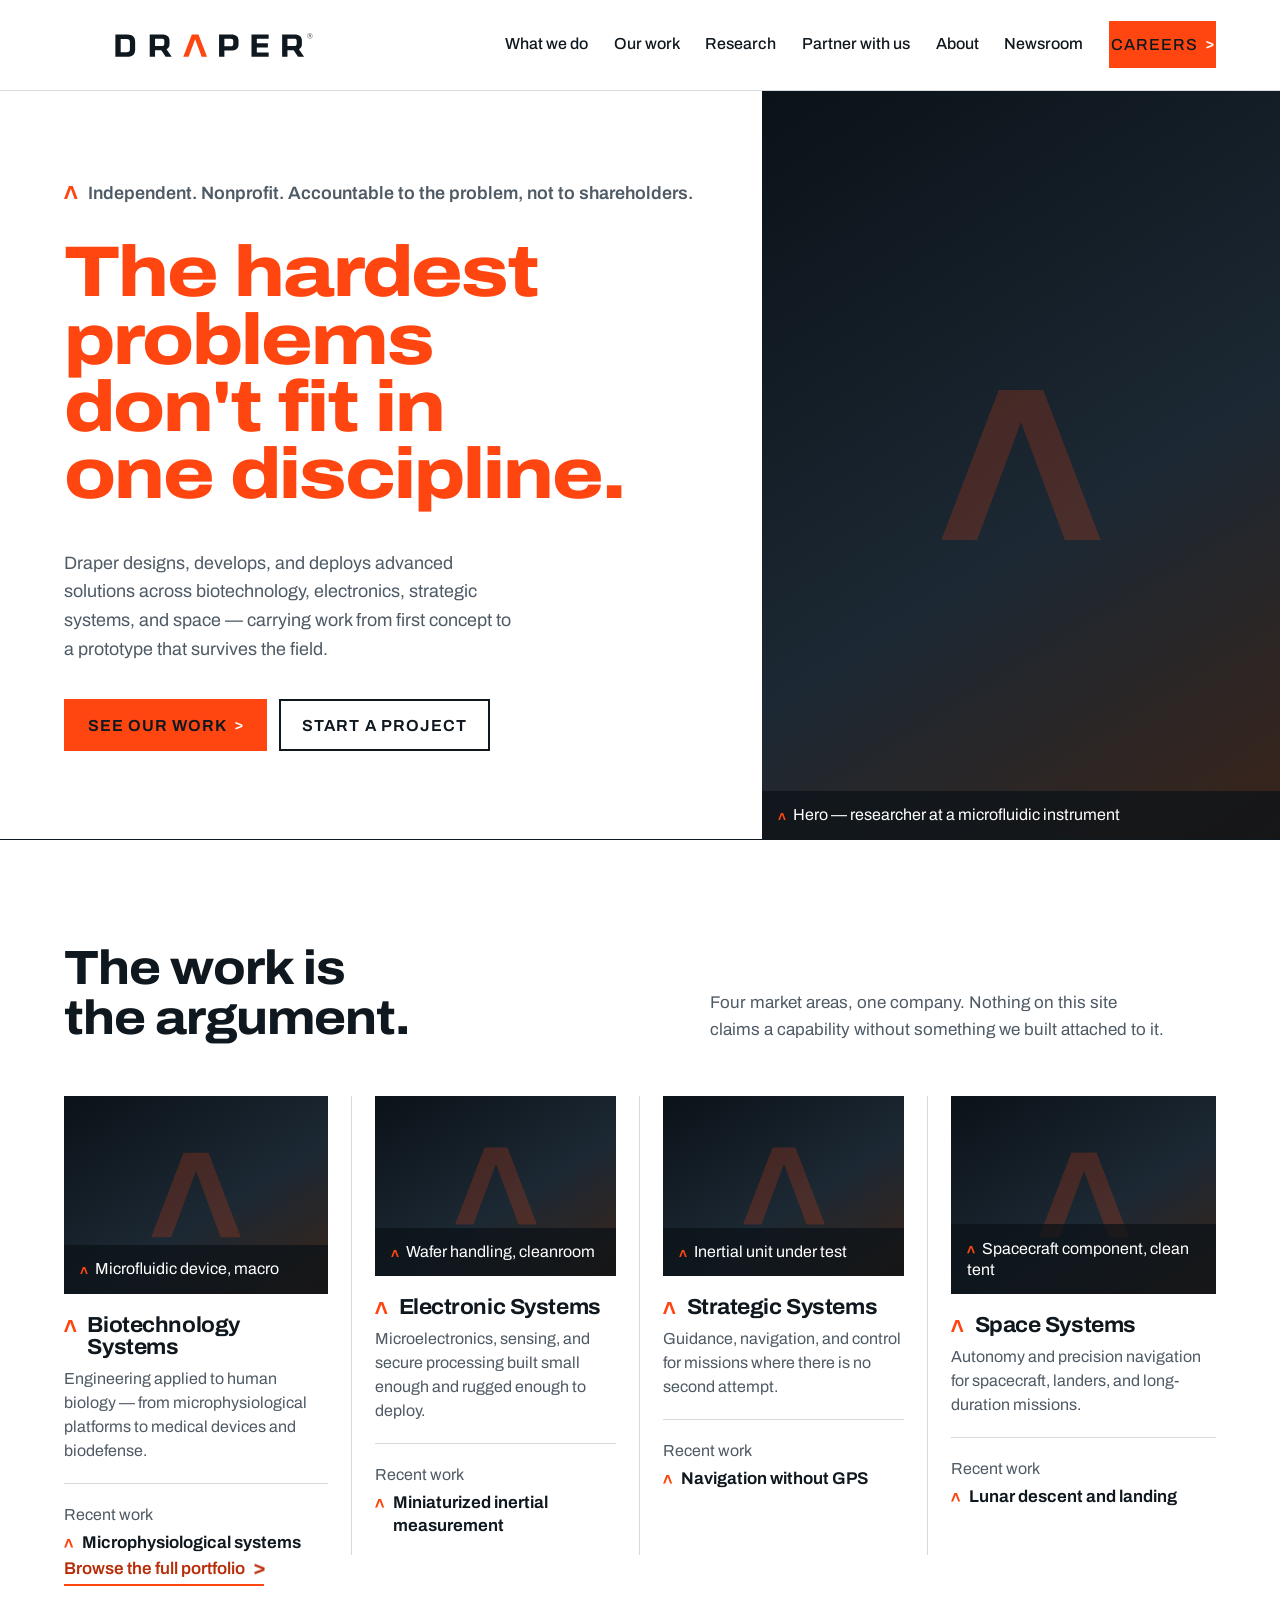
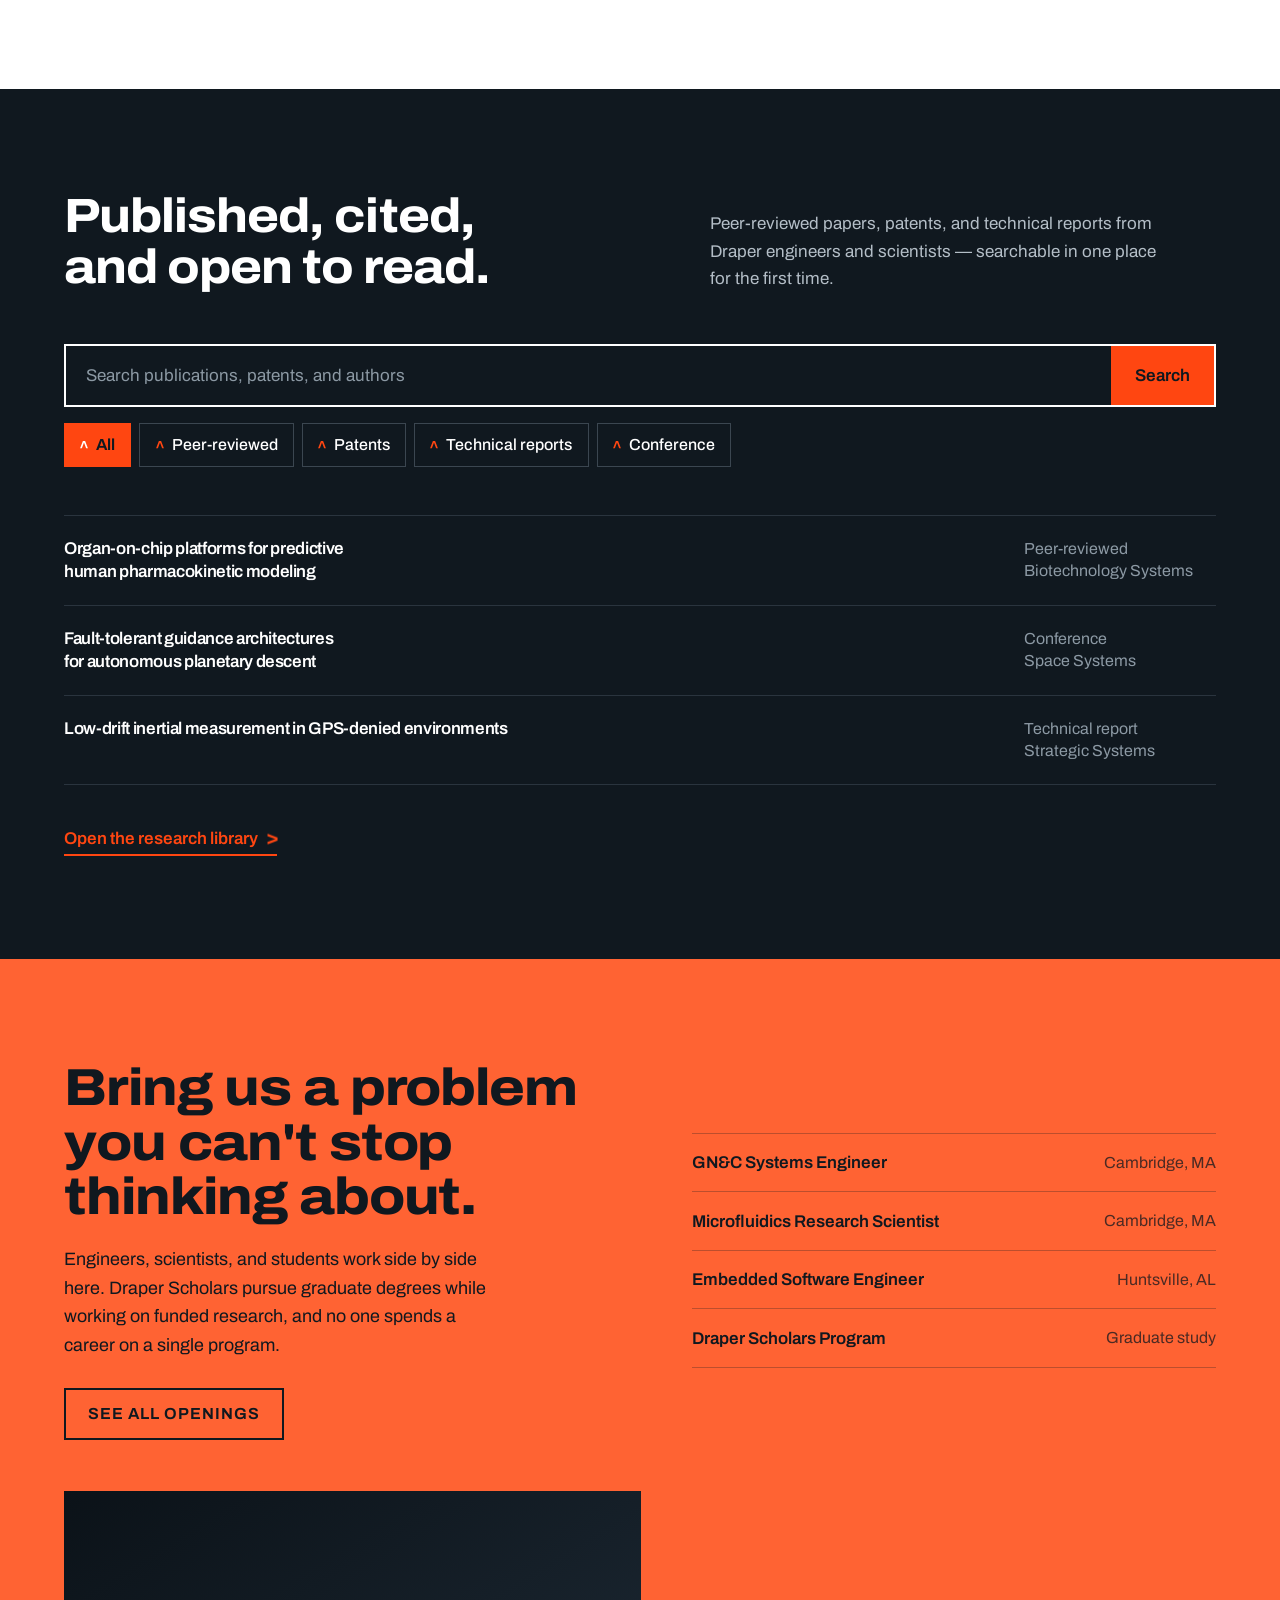
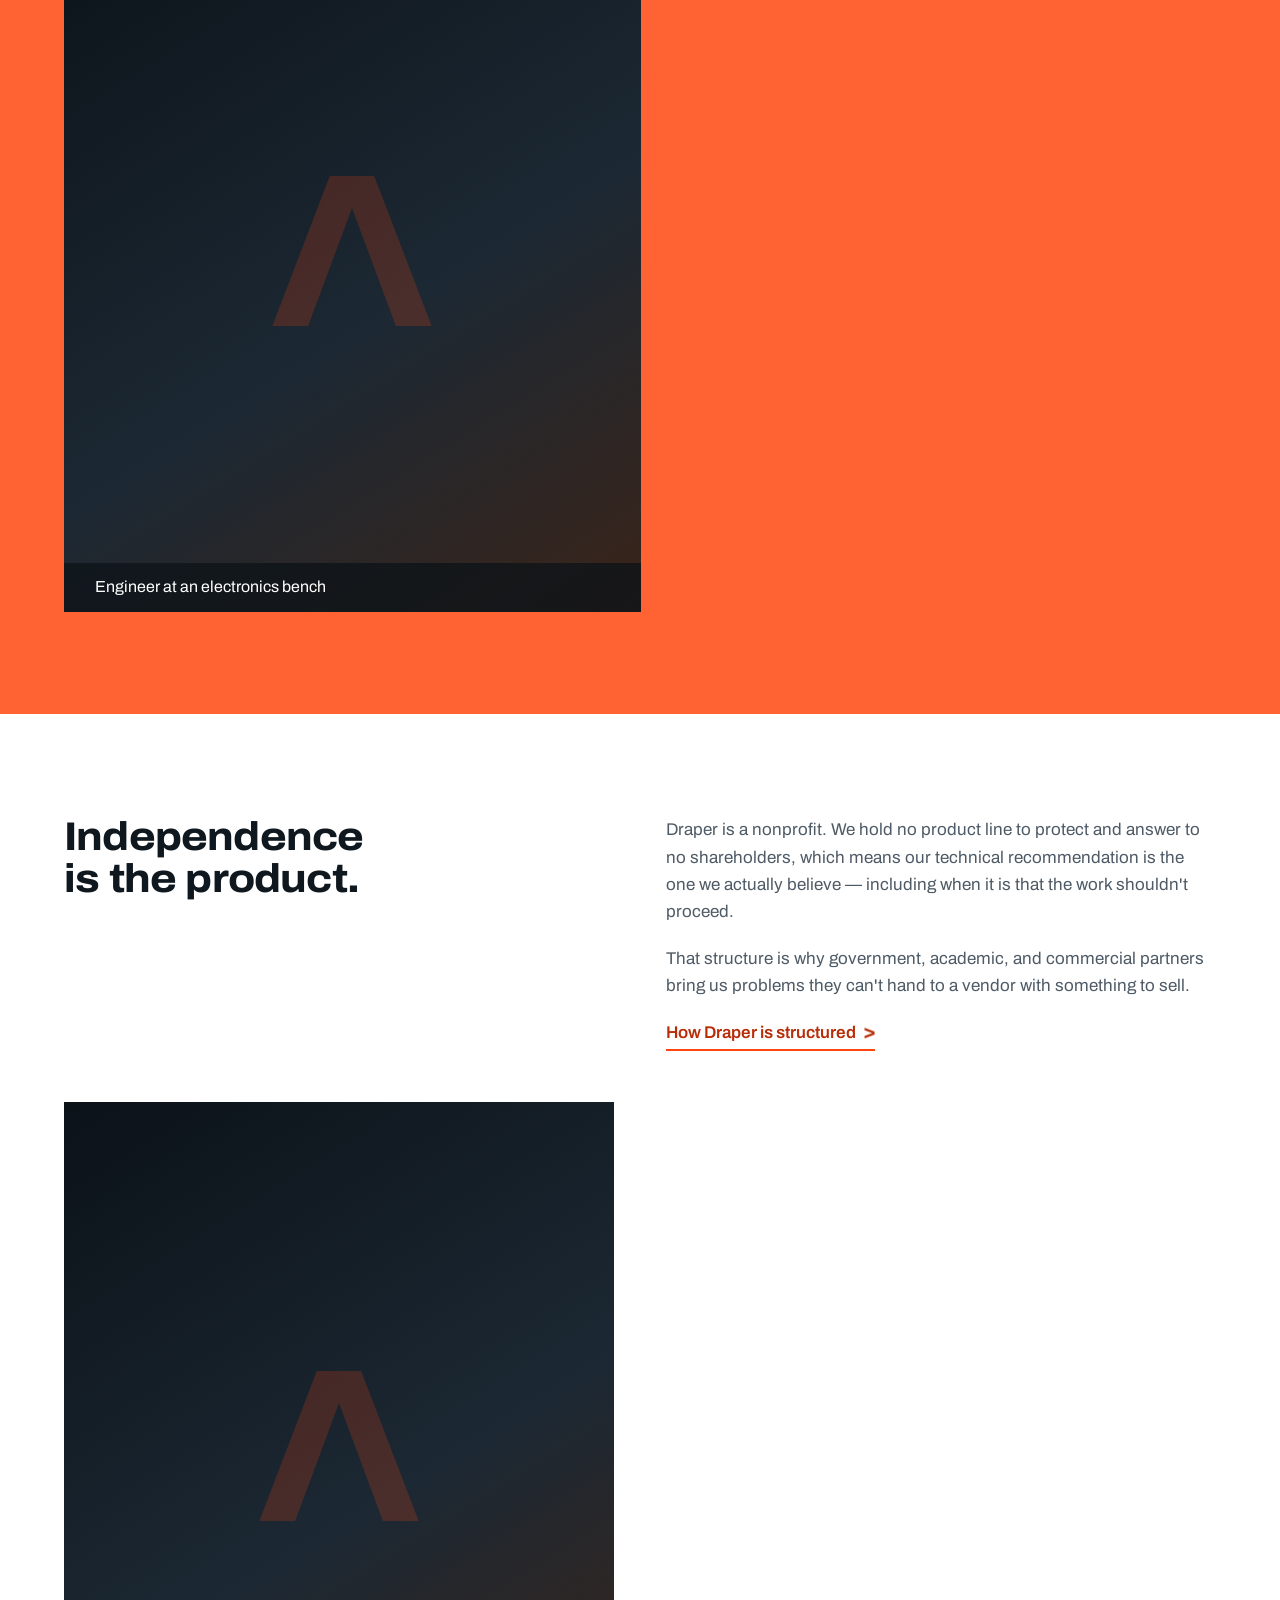
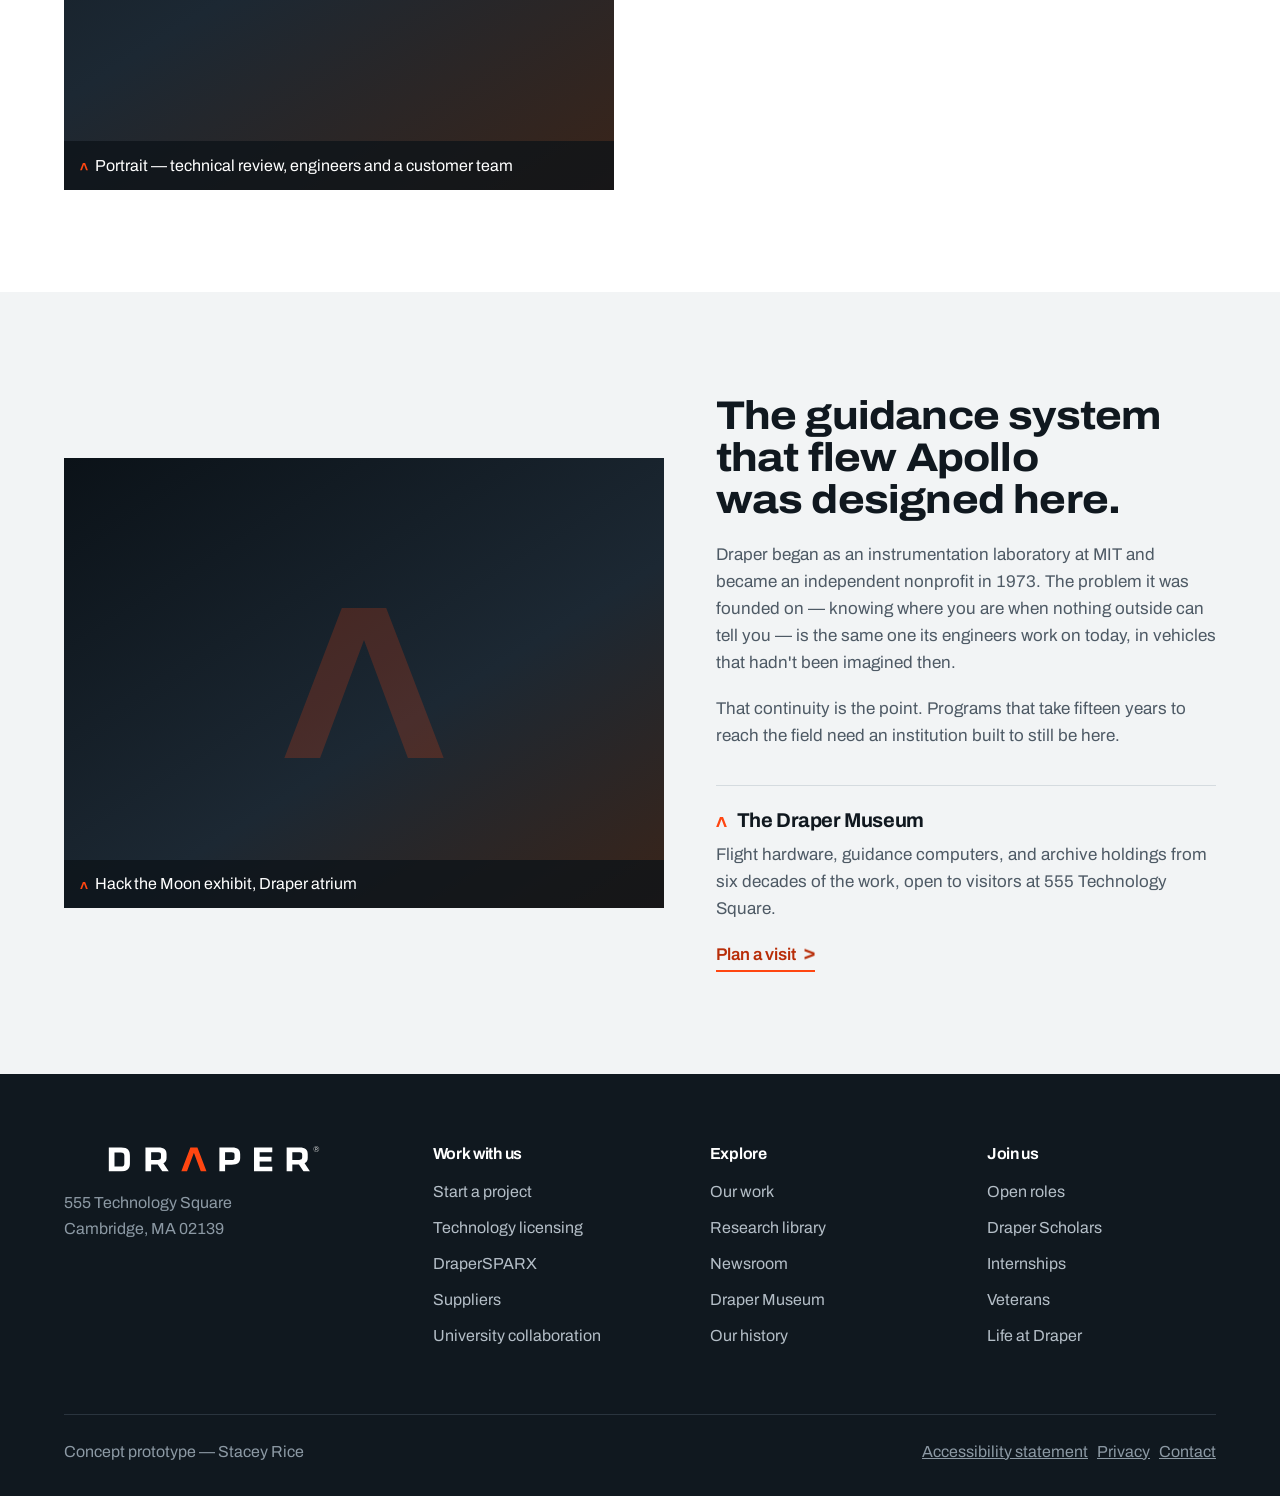
==== index.html @ 435a7d86 "Add files via upload" ====
<!DOCTYPE html>
<html lang="en">
<head>
<meta charset="utf-8">
<meta name="viewport" content="width=device-width, initial-scale=1">
<title>Draper — Independent engineering, concept to fielded system</title>
<meta name="description" content="Draper is an independent, nonprofit engineering innovation company working across biotechnology, electronic, strategic, and space systems.">
<link rel="preconnect" href="https://fonts.googleapis.com">
<link rel="preconnect" href="https://fonts.gstatic.com" crossorigin>
<link href="https://fonts.googleapis.com/css2?family=Archivo:wdth,wght@62..125,100..900&display=swap" rel="stylesheet">
<style>
/* ============================================================
   DRAPER — "CARET" DESIGN SYSTEM
   Concept prototype. Stacey Rice.

   Palette is Draper's published external brand guide, extended
   with contrast-tested interface values.

   Brand (fixed):     Orange #FF4611 · Black #10181F · White #FFFFFF
   Tested ratios:     Ink/White 17.91  Orange/Ink 5.23  Orange/White 3.42
   Derived rule:      Orange never carries body text on white (3.42 < 4.5).
                      Text on orange fields is Ink, not White (white = 3.42).
   ============================================================ */

:root{
  /* Brand — from Draper external style guide */
  --orange:#FF4611;      /* primary — carries the caret and display type */
  --orange-3:#FF6333;    /* tertiary — large fields only. Ink 6.04:1; white 2.96:1 fails, so no white caret here */
  --ink:#10181F;
  --paper:#FFFFFF;

  /* Extended interface palette — each value contrast-tested */
  --paper-2:#F2F4F5;      /* tint of Draper Black, not a warm cream */
  --rule:#D5DBDF;
  --ink-mute:#4E5A65;     /* 7.06:1 on white */
  --orange-text:#B82D08;  /* 6.15:1 on white — orange at body size */

  --measure:62ch;
  --gutter:clamp(1.25rem,5vw,4.5rem);
  --bar:clamp(3.5rem,7vw,6rem);
}

*,*::before,*::after{box-sizing:border-box}

html{-webkit-text-size-adjust:100%}

body{
  margin:0;
  background:var(--paper);
  color:var(--ink);
  font-family:'Archivo','Helvetica Neue',Arial,sans-serif;
  font-variation-settings:'wdth' 100,'wght' 400;
  font-size:clamp(1rem,.96rem + .2vw,1.0625rem);
  line-height:1.6;
  font-variant-numeric:tabular-nums;
}

h1,h2,h3{margin:0;line-height:1.05;letter-spacing:-.02em;text-wrap:balance}
p{margin:0}
a{color:inherit}

:focus-visible{
  outline:3px solid var(--orange);
  outline-offset:3px;
  border-radius:1px;
}

.skip{
  position:absolute;left:var(--gutter);top:-6rem;z-index:99;
  background:var(--ink);color:var(--paper);
  padding:.75rem 1.25rem;text-decoration:none;
  transition:top .15s;
}
.skip:focus{top:1rem}

.wrap{
  max-width:82rem;margin:0 auto;
  padding-inline:var(--gutter);
}

/* ---------- The caret ---------- */

/* ---------- Image frames ----------
   Real photography drops into /img. Until a shot exists, each frame
   shows the art-direction note naming the image it needs. */
.frame{position:relative;overflow:hidden;background:var(--ink);display:block}
.frame::before{content:"";position:absolute;inset:0;background:linear-gradient(148deg,#0B1218 0%,#1C2833 58%,#3A2419 100%)}
.frame .ghost{position:absolute;left:50%;top:50%;transform:translate(-50%,-50%);width:34%;height:auto;color:var(--orange);opacity:.2}
.frame img{position:relative;z-index:2;display:block;width:100%;height:100%;object-fit:cover}
.shotnote{display:none;position:absolute;z-index:3;inset:auto 0 0 0;padding:.85rem 1rem;background:rgba(11,18,24,.74);color:var(--paper);font-size:1rem;line-height:1.35}
.shotnote .caret{color:var(--orange);width:.5em;height:.47em;margin-right:.45em}
.frame.is-empty .shotnote{display:block}
.frame-wide{aspect-ratio:24/9}
.frame-tile{aspect-ratio:4/3;margin-bottom:1.25rem}
.frame-thumb{aspect-ratio:3/2}
.frame-tall{aspect-ratio:4/5}
.careers-grid .frame-tall img{object-position:47% center}
.sprite{position:absolute;width:0;height:0;overflow:hidden}

.caret{
  display:inline-block;width:.765em;height:.72em;
  fill:currentColor;flex:none;
  vertical-align:baseline;
}

/* ============================================================
   MASTHEAD
   ============================================================ */
.masthead{
  border-bottom:1px solid var(--rule);
  position:relative;z-index:20;background:var(--paper);
}
.masthead .wrap{
  display:flex;align-items:center;gap:clamp(1rem,3vw,2.5rem);
  min-height:var(--bar);
}

/* Official Draper wordmark. Both approved versions from one asset:
   .lm-word inherits currentColor (Draper Black on light, white on dark);
   .lm-caret always carries Draper Orange. */
.wordmark{
  display:flex;align-items:center;
  text-decoration:none;color:var(--ink);
  margin-right:auto;
}
.logo{display:block;width:auto;height:clamp(1.15rem,1.9vw,1.5rem)}


.nav{display:flex;align-items:center;gap:clamp(.9rem,2vw,1.9rem)}
.nav a{
  text-decoration:none;
  font-variation-settings:'wght' 500;
  font-size:1rem;
  padding:.55rem 0;
  border-bottom:2px solid transparent;
  transition:border-color .12s,color .12s;
}
.nav a:hover{color:var(--orange-text);border-bottom-color:var(--orange)}

.btn{
  display:inline-flex;align-items:center;gap:.5em;
  padding:.7rem 1.35rem;min-height:44px;
  text-decoration:none;
  font-size:1rem;
  font-variation-settings:'wght' 650;
  text-transform:uppercase;letter-spacing:.065em;
  border:2px solid var(--ink);
  transition:background .14s,color .14s,border-color .14s;
}
/* Ink on orange = 5.23:1. White on orange would be 3.42:1 and fail. */
.btn-primary{background:var(--orange);border-color:var(--orange);color:var(--ink)}
.btn-primary:hover{background:var(--ink);border-color:var(--ink);color:var(--paper)}
.btn-ghost{background:transparent;color:var(--ink)}
.btn-ghost:hover{background:var(--ink);color:var(--paper)}

.menu-btn{
  display:none;align-items:center;justify-content:center;
  width:44px;height:44px;padding:0;
  background:none;border:1px solid var(--rule);
  color:var(--ink);cursor:pointer;
}
.menu-btn svg{width:20px;height:14px;fill:currentColor}

/* ============================================================
   HERO — the one bold moment
   ============================================================ */
.hero{padding:0}

/* Content column aligns to the page grid; the image runs off the right edge. */
.hero-grid{
  display:grid;
  grid-template-columns:minmax(0,1fr) minmax(0,.8fr);
  align-items:stretch;
  gap:clamp(2rem,4vw,4.5rem);
  padding-left:max(var(--gutter), calc((100vw - 82rem)/2 + var(--gutter)));
}
.hero-content{
  padding-block:clamp(3rem,7vw,5.5rem);
  align-self:center;
  max-width:44rem;
}
.hero-eyebrow{
  display:flex;align-items:center;gap:.6em;
  font-variation-settings:'wght' 600;
  font-size:clamp(1rem,1.4vw,1.125rem);
  color:var(--ink-mute);margin-bottom:clamp(1.25rem,3vw,2rem);
}
.hero-eyebrow .caret{color:var(--orange)}
.hero h1{
  font-variation-settings:'wdth' 116,'wght' 800;
  font-size:clamp(2.5rem,5.6vw,5.25rem);
  line-height:.94;letter-spacing:-.028em;
  color:var(--orange);          /* display scale only — 3.42:1 passes ≥24px */
  max-width:14ch;
}
.hero-body{margin-top:clamp(1.75rem,3.5vw,2.5rem)}
.hero-body p{max-width:46ch;font-size:clamp(1.0625rem,1.4vw,1.1875rem);color:var(--ink-mute)}
.hero-actions{display:flex;flex-wrap:wrap;gap:.75rem;margin-top:clamp(1.5rem,3vw,2.25rem)}

.hero-figure{margin:0;min-height:clamp(24rem,42vw,36rem);height:100%}
.hero-figure img{object-position:66% center}

/* ============================================================
   WHAT WE DO — market areas with proof attached
   ============================================================ */
.breadth{border-top:1px solid var(--ink)}
.breadth-grid{display:grid;grid-template-columns:repeat(4,minmax(0,1fr));gap:0}
.area{padding:0 clamp(1rem,1.8vw,1.75rem);border-right:1px solid var(--rule)}
.area:first-child{padding-left:0}
.area:last-child{padding-right:0;border-right:0}
.area h2{font-variation-settings:'wdth' 104,'wght' 700;font-size:clamp(1.0625rem,1.7vw,1.375rem);margin-bottom:.5rem}
.area h2 a{display:flex;align-items:baseline;gap:.5em;text-decoration:none}
.area h2 .caret{color:var(--orange);width:.58em;height:.55em}
.area h2 a:hover{color:var(--orange-text)}
.area p{font-size:1rem;color:var(--ink-mute);line-height:1.5}

.proof{display:block;margin-top:1.25rem;padding-top:1.1rem;border-top:1px solid var(--rule);text-decoration:none}
.proof-label{display:block;font-size:1rem;color:var(--ink-mute);margin-bottom:.3rem}
.proof-title{display:flex;align-items:baseline;gap:.5em;font-variation-settings:'wght' 650;line-height:1.35}
.proof-title .caret{color:var(--orange);width:.55em;height:.52em}
.proof:hover .proof-title{color:var(--orange-text)}

/* ============================================================
   HERITAGE
   ============================================================ */
.heritage{display:grid;gap:clamp(1.75rem,4vw,4rem);grid-template-columns:minmax(0,1.2fr) minmax(0,1fr);align-items:center}
.frame-museum{aspect-ratio:4/3}
.frame-museum img{object-position:50% 42%}  /* keep the moon and the floor below it */
.heritage h2{font-variation-settings:'wdth' 110,'wght' 750;font-size:clamp(1.625rem,3.4vw,2.5rem);max-width:18ch;margin-bottom:1.25rem}
.heritage p{color:var(--ink-mute);max-width:56ch;margin-bottom:1.15rem}
.museum{margin-top:clamp(1.5rem,3vw,2.25rem);padding-top:1.5rem;border-top:1px solid var(--rule)}
.museum h3{display:flex;align-items:baseline;gap:.5em;font-variation-settings:'wght' 700;font-size:1.25rem;margin-bottom:.6rem}
.museum h3 .caret{color:var(--orange);width:.55em;height:.52em}

/* ============================================================
   SHARED SECTION FURNITURE
   ============================================================ */
.section{padding-block:clamp(3.5rem,8vw,6.5rem)}
.section-tint{background:var(--paper-2)}
.section-ink{background:var(--ink);color:var(--paper)}


.section-head{
  display:grid;gap:1.25rem clamp(2rem,5vw,4rem);
  grid-template-columns:minmax(0,1.15fr) minmax(0,1fr);
  align-items:end;
  margin-bottom:clamp(2rem,4.5vw,3.25rem);
}
.section-head h2{
  font-variation-settings:'wdth' 110,'wght' 750;
  font-size:clamp(1.75rem,4vw,3rem);
  max-width:18ch;
}
.section-head p{color:var(--ink-mute);max-width:46ch}
.section-ink .section-head p{color:#B4BEC7}

.textlink{
  display:inline-flex;align-items:center;gap:.5em;
  color:var(--orange-text);text-decoration:none;
  font-variation-settings:'wght' 600;
  border-bottom:2px solid var(--orange);
  padding-bottom:2px;
}
.textlink .caret{transform:rotate(90deg);width:.64em;height:.6em}
.textlink:hover{color:var(--ink);border-bottom-color:var(--ink)}
.section-ink .textlink{color:var(--orange);border-bottom-color:var(--orange)}
.section-ink .textlink:hover{color:var(--paper);border-bottom-color:var(--paper)}

/* ============================================================
   RESEARCH — the citation layer
   ============================================================ */
.finder{
  border:2px solid var(--paper);
  display:grid;grid-template-columns:minmax(0,1fr) auto;
}
.finder input{
  font:inherit;color:var(--paper);background:transparent;
  border:0;padding:1rem 1.25rem;min-height:56px;width:100%;
}
.finder input::placeholder{color:#8C99A4}
.finder button{
  font:inherit;font-variation-settings:'wght' 600;
  background:var(--orange);color:var(--ink);
  border:0;padding:0 1.5rem;min-height:56px;cursor:pointer;
}
.finder button:hover{background:var(--paper)}

.facets{display:flex;flex-wrap:wrap;gap:.5rem;margin-top:1rem}
.facet{
  font:inherit;font-size:1rem;font-variation-settings:'wght' 500;
  background:transparent;color:var(--paper);
  border:1px solid #3B4650;padding:.5rem .95rem;min-height:44px;cursor:pointer;
}
.facet{display:inline-flex;align-items:center;gap:.5em}
.facet .caret{color:var(--orange);width:.5em;height:.47em}
.facet[aria-pressed="true"]{background:var(--orange);border-color:var(--orange);color:var(--ink);font-variation-settings:'wght' 650}
.facet[aria-pressed="true"] .caret{color:var(--paper)}
.facet:hover{border-color:var(--paper)}

.papers{list-style:none;margin:clamp(2rem,4vw,3rem) 0 0;padding:0;border-top:1px solid #2A343E}
.papers li{border-bottom:1px solid #2A343E}
.papers a{
  display:grid;gap:.35rem clamp(1.5rem,4vw,3rem);
  grid-template-columns:minmax(0,1fr) minmax(0,12rem);
  padding-block:1.35rem;text-decoration:none;
}
.papers h3{
  font-variation-settings:'wght' 600;
  font-size:1.0625rem;line-height:1.35;max-width:52ch;
}
.papers a:hover h3{color:var(--orange)}
.papers .meta{color:#8C99A4;font-size:1rem;line-height:1.4}

/* ============================================================
   CAREERS
   ============================================================ */
.careers-grid{
  display:grid;gap:clamp(1.75rem,4vw,3.5rem);
  grid-template-columns:minmax(0,1.1fr) minmax(0,1fr);
  align-items:center;
}
.careers-grid h2{
  font-variation-settings:'wdth' 112,'wght' 780;
  font-size:clamp(1.875rem,4.4vw,3.25rem);
  max-width:15ch;
}
.careers-grid p{margin-top:1.25rem;max-width:44ch;font-size:clamp(1rem,1.4vw,1.125rem)}
.roles{list-style:none;margin:0;padding:0;border-top:1px solid rgba(16,24,31,.28)}
.roles li{border-bottom:1px solid rgba(16,24,31,.28)}
.roles a{
  display:flex;align-items:center;gap:1rem;justify-content:space-between;
  padding:.95rem 0;text-decoration:none;
  font-variation-settings:'wght' 600;
}
.roles .where{font-variation-settings:'wght' 400;font-size:1rem;opacity:.75}
.roles a:hover{padding-left:.5rem}
.careers-actions{margin-top:1.75rem}
.section-orange .btn-ghost:hover{background:var(--ink);color:var(--orange)}

/* ============================================================
   INDEPENDENCE
   ============================================================ */
.independence{
  display:grid;gap:clamp(1.5rem,4vw,3.5rem);
  grid-template-columns:minmax(0,1fr) minmax(0,1fr);
}
.independence h2{
  font-variation-settings:'wdth' 110,'wght' 750;
  font-size:clamp(1.625rem,3.4vw,2.5rem);
  max-width:16ch;
}
.independence p{color:var(--ink-mute);max-width:var(--measure);margin-bottom:1.25rem}

/* ============================================================
   FOOTER
   ============================================================ */
.foot{background:var(--ink);color:var(--paper);padding-block:clamp(3rem,6vw,4.5rem) 2rem}
.foot-grid{
  display:grid;gap:clamp(1.75rem,4vw,3rem);
  grid-template-columns:minmax(0,1.4fr) repeat(3,minmax(0,1fr));
}
.foot .wordmark{color:var(--paper);margin-right:0;margin-bottom:1.15rem}
.foot .logo{height:1.6rem}
.foot address{font-style:normal;color:#8C99A4;font-size:1rem;line-height:1.6}
.foot h3{
  font-variation-settings:'wght' 650;font-size:1rem;
  margin-bottom:.9rem;
}
.foot ul{list-style:none;margin:0;padding:0}
.foot li{margin-bottom:.55rem}
.foot li a{color:#B4BEC7;text-decoration:none;font-size:1rem}
.foot li a:hover{color:var(--orange)}
.foot-base{
  margin-top:clamp(2.5rem,5vw,3.5rem);padding-top:1.5rem;
  border-top:1px solid #2A343E;
  display:flex;flex-wrap:wrap;gap:.75rem 2rem;justify-content:space-between;
  color:#8C99A4;font-size:1rem;
}
.foot-base a{color:#8C99A4}

/* ============================================================
   MOTION — one orchestrated load, nothing scroll-triggered
   ============================================================ */
@media (prefers-reduced-motion:no-preference){
  .reveal{opacity:0;transform:translateY(14px);animation:rise .62s cubic-bezier(.2,.7,.3,1) forwards}
  .reveal:nth-child(1){animation-delay:.05s}
  .reveal:nth-child(2){animation-delay:.16s}
  .reveal:nth-child(3){animation-delay:.27s}
  @keyframes rise{to{opacity:1;transform:none}}
}


/* Tertiary orange softens the large fields; the caret rule below keeps
   white carets on true Draper Orange, where they clear 3:1. */
.section-orange{background:var(--orange-3);color:var(--ink)}
.section-orange .caret{color:var(--ink)}

/* Guide: "When used on the Draper orange, a white caret must be substituted." */
.btn-primary .caret{color:var(--paper);transform:rotate(90deg);width:.5em;height:.47em}
.btn-primary:hover .caret{color:var(--orange)}
.wordmark.on-orange{--logo-caret:#FFFFFF}

/* ============================================================
   RESPONSIVE
   ============================================================ */
@media (max-width:1180px){
  .careers-grid,.independence{grid-template-columns:minmax(0,1fr) minmax(0,1fr)}
  .careers-grid .frame,.independence .frame{grid-column:1 / -1;aspect-ratio:21/9}
}
@media (max-width:1080px){
  .breadth-grid{grid-template-columns:repeat(2,minmax(0,1fr));gap:clamp(2.25rem,4vw,3rem) 0}
  .area:nth-child(2n){padding-right:0;border-right:0}
  .area:nth-child(2n+1){padding-left:0}
  .heritage{grid-template-columns:minmax(0,1fr)}
  .heritage .frame{aspect-ratio:21/9}
}
@media (max-width:980px){
  .nav{
    display:none;position:absolute;top:100%;left:0;right:0;
    flex-direction:column;align-items:stretch;gap:0;
    background:var(--paper);border-bottom:1px solid var(--rule);
    padding:.5rem var(--gutter) 1.5rem;
  }
  .nav.open{display:flex}
  .nav a{padding:.9rem 0;border-bottom:1px solid var(--rule)}
  .nav .btn{margin-top:1rem;justify-content:center;border-bottom-width:2px}
  .menu-btn{display:inline-flex}
  .section-head,.careers-grid,.independence,.papers a{grid-template-columns:minmax(0,1fr)}
  .hero-grid{grid-template-columns:minmax(0,1fr);gap:0;padding-left:0}
  .hero-content{padding-inline:var(--gutter)}
  .hero-figure{min-height:0;aspect-ratio:16/10}
  .careers-grid .frame,.independence .frame{aspect-ratio:16/9}
  .hero-actions{justify-content:flex-start}
  .section-head{align-items:start}
  .foot-grid{grid-template-columns:repeat(2,minmax(0,1fr))}
}
@media (max-width:640px){
  .breadth-grid{grid-template-columns:minmax(0,1fr)}
  .frame-wide{aspect-ratio:16/10}
  .area{padding-inline:0;border-right:0}
  .finder{grid-template-columns:minmax(0,1fr)}
  .foot-grid{grid-template-columns:minmax(0,1fr)}
}
</style>
</head>
<body>

<!-- Brand marks defined once, referenced everywhere -->
<svg class="sprite" aria-hidden="true" focusable="false">
  <symbol id="caret" viewBox="619.756 13.406 216.543 203.909"><path fill="currentColor" d="M697.844 13.4062L619.756 217.315H668.35L728.027 57.0584L787.705 217.315H836.299L758.211 13.4062H697.844Z"/></symbol>
  <symbol id="draper" viewBox="0 0 1800 219">
    <path fill="currentColor" d="M105.265 13.4062H0V217.315H105.265C166.007 217.315 180.504 187.514 180.504 148.311V82.4413C180.504 43.2389 166.007 13.4376 105.265 13.4376V13.4062ZM132.693 148.687C132.693 167.521 124.459 176.138 102.541 176.138H48.5936V54.5828H102.541C124.49 54.5828 132.693 63.2005 132.693 82.0339V148.687Z"/>
    <path fill="currentColor" d="M493.983 100.084V70.6586C493.983 34.5899 476.355 13.4062 422.689 13.4062H313.51V217.315H362.104V157.712H418.776L458.728 217.315H513.959L466.931 147.904C487.69 136.529 493.952 123.21 493.952 100.053L493.983 100.084ZM446.579 97.3263C446.579 111.835 439.91 118.886 421.5 118.886H362.073V53.016H423.065C439.91 53.016 446.579 58.4999 446.579 73.0089V97.3263Z"/>
    <path fill="var(--logo-caret,#FF4611)" d="M697.844 13.4062L619.756 217.315H668.35L728.027 57.0584L787.705 217.315H836.299L758.211 13.4062H697.844Z"/>
    <path fill="currentColor" d="M1052.59 13.4062H946.169V217.315H994.763V159.687H1050.28C1103.94 159.687 1123.95 138.91 1123.95 102.058V70.69C1123.95 34.6213 1106.7 13.4376 1052.66 13.4376L1052.59 13.4062ZM1075.7 99.6765C1075.7 113.809 1069.03 120.453 1050.62 120.453H994.731V53.016H1050.62C1069.03 53.016 1075.7 59.2834 1075.7 73.0089V99.6765Z"/>
    <path fill="currentColor" d="M1242.15 217.315H1398.73V177.329H1290.74V133.395H1391.68V93.0018H1290.74V53.392H1398.73V13.4062H1242.15V217.315Z"/>
    <path fill="currentColor" d="M1521.59 13.4024V217.311H1570.18V157.709H1626.85L1666.8 217.311H1722.03L1675.01 147.9C1695.76 136.525 1702.03 123.207 1702.03 100.049V70.6235C1702.03 34.5548 1684.4 13.3711 1630.73 13.3711H1521.55L1521.59 13.4024ZM1654.69 73.0051V97.3225C1654.69 111.831 1648.02 118.882 1629.61 118.882H1570.18V53.0122H1631.17C1648.02 53.0122 1654.69 58.4961 1654.69 73.0051Z"/>
    <path fill="currentColor" d="M1775.48 50.6297C1761.77 50.6297 1751.09 39.5992 1751.09 26.2184C1751.09 12.8375 1761.9 1.68164 1775.61 1.68164C1789.32 1.68164 1800 12.7122 1800 26.093C1800 39.4738 1789.2 50.6297 1775.48 50.6297ZM1775.64 3.78121C1762.93 3.78121 1753.35 13.9343 1753.35 26.2184C1753.35 38.5024 1762.87 48.5302 1775.52 48.5302C1788.16 48.5302 1797.81 38.3771 1797.81 26.093C1797.81 13.809 1788.29 3.78121 1775.64 3.78121ZM1780.15 27.9106L1787.91 37.9697H1783.31L1776.08 28.506H1769.66V37.9697H1765.93V12.9002H1777.14C1782.69 12.9002 1786.6 15.8145 1786.6 20.4837C1786.6 24.6202 1783.91 27.0331 1780.12 27.9106H1780.15ZM1777.05 16.2846H1769.69V25.2156H1776.86C1780.37 25.2156 1782.81 23.5861 1782.81 20.6718C1782.81 17.7574 1780.65 16.2846 1777.08 16.2846H1777.05Z"/>
  </symbol>
</svg>

<a class="skip" href="#main">Skip to main content</a>

<header class="masthead">
  <div class="wrap">
    <a class="wordmark" href="index.html" aria-label="Draper — home">
      <svg class="logo" aria-hidden="true" focusable="false"><use href="#draper"/></svg>
    </a>

    <button class="menu-btn" id="menuBtn" aria-expanded="false" aria-controls="nav" aria-label="Open menu">
      <svg viewBox="0 0 20 14" aria-hidden="true"><rect y="0" width="20" height="2"/><rect y="6" width="20" height="2"/><rect y="12" width="20" height="2"/></svg>
    </button>

    <nav class="nav" id="nav" aria-label="Primary">
      <a href="#breadth">What we do</a>
      <a href="#work">Our work</a>
      <a href="#research">Research</a>
      <a href="#partner">Partner with us</a>
      <a href="#about">About</a>
      <a href="#news">Newsroom</a>
      <a class="btn btn-primary" href="#careers">Careers <svg class="caret"><use href="#caret"/></svg></a>
    </nav>
  </div>
</header>

<main id="main">

  <!-- ===== HERO ===== -->
  <section class="hero">
    <div class="hero-grid">

      <div class="hero-content">
        <p class="hero-eyebrow reveal">
          <svg class="caret"><use href="#caret"/></svg>
          Independent. Nonprofit. Accountable to the problem, not to shareholders.
        </p>
        <h1 class="reveal">The hardest problems don't fit in one discipline.</h1>
        <div class="hero-body reveal">
          <p>Draper designs, develops, and deploys advanced solutions across biotechnology, electronics, strategic systems, and space — carrying work from first concept to a prototype that survives the field.</p>
          <div class="hero-actions">
            <a class="btn btn-primary" href="#work">See our work <svg class="caret"><use href="#caret"/></svg></a>
            <a class="btn btn-ghost" href="#partner">Start a project</a>
          </div>
        </div>
      </div>

      <figure class="frame hero-figure">
        <svg class="ghost" aria-hidden="true"><use href="#caret"/></svg>
        <img src="img/hero-lab.jpg" alt="A Draper researcher operating a microfluidic instrument in the lab" onerror="this.closest('.frame').classList.add('is-empty');this.remove()">
        <figcaption class="shotnote"><svg class="caret"><use href="#caret"/></svg>Hero — researcher at a microfluidic instrument</figcaption>
      </figure>

    </div>
  </section>

  <!-- ===== WHAT WE DO — markets, each carrying its own proof ===== -->
  <section class="section breadth" id="breadth">
    <div class="wrap">
      <div class="section-head">
        <h2>The work is the argument.</h2>
        <p>Four market areas, one company. Nothing on this site claims a capability without something we built attached to it.</p>
      </div>

      <div class="breadth-grid">
        <div class="area">
          <span class="frame frame-tile"><svg class="ghost" aria-hidden="true"><use href="#caret"/></svg><img src="img/area-biotech.jpg" alt="A microfluidic chip with etched channels and fluid ports" onerror="this.closest('.frame').classList.add('is-empty');this.remove()"><span class="shotnote"><svg class="caret"><use href="#caret"/></svg>Microfluidic device, macro</span></span>
          <h2><a href="#work"><svg class="caret"><use href="#caret"/></svg>Biotechnology Systems</a></h2>
          <p>Engineering applied to human biology — from microphysiological platforms to medical devices and biodefense.</p>
          <a class="proof" href="#work">
            <span class="proof-label">Recent work</span>
            <span class="proof-title"><svg class="caret"><use href="#caret"/></svg>Microphysiological systems</span>
          </a>
        </div>
        <div class="area">
          <span class="frame frame-tile"><svg class="ghost" aria-hidden="true"><use href="#caret"/></svg><img src="img/area-electronics.jpg" alt="" onerror="this.closest('.frame').classList.add('is-empty');this.remove()"><span class="shotnote"><svg class="caret"><use href="#caret"/></svg>Wafer handling, cleanroom</span></span>
          <h2><a href="#work"><svg class="caret"><use href="#caret"/></svg>Electronic Systems</a></h2>
          <p>Microelectronics, sensing, and secure processing built small enough and rugged enough to deploy.</p>
          <a class="proof" href="#work">
            <span class="proof-label">Recent work</span>
            <span class="proof-title"><svg class="caret"><use href="#caret"/></svg>Miniaturized inertial measurement</span>
          </a>
        </div>
        <div class="area">
          <span class="frame frame-tile"><svg class="ghost" aria-hidden="true"><use href="#caret"/></svg><img src="img/area-strategic.jpg" alt="" onerror="this.closest('.frame').classList.add('is-empty');this.remove()"><span class="shotnote"><svg class="caret"><use href="#caret"/></svg>Inertial unit under test</span></span>
          <h2><a href="capability.html"><svg class="caret"><use href="#caret"/></svg>Strategic Systems</a></h2>
          <p>Guidance, navigation, and control for missions where there is no second attempt.</p>
          <a class="proof" href="capability.html">
            <span class="proof-label">Recent work</span>
            <span class="proof-title"><svg class="caret"><use href="#caret"/></svg>Navigation without GPS</span>
          </a>
        </div>
        <div class="area">
          <span class="frame frame-tile"><svg class="ghost" aria-hidden="true"><use href="#caret"/></svg><img src="img/area-space.jpg" alt="" onerror="this.closest('.frame').classList.add('is-empty');this.remove()"><span class="shotnote"><svg class="caret"><use href="#caret"/></svg>Spacecraft component, clean tent</span></span>
          <h2><a href="#work"><svg class="caret"><use href="#caret"/></svg>Space Systems</a></h2>
          <p>Autonomy and precision navigation for spacecraft, landers, and long-duration missions.</p>
          <a class="proof" href="#work">
            <span class="proof-label">Recent work</span>
            <span class="proof-title"><svg class="caret"><use href="#caret"/></svg>Lunar descent and landing</span>
          </a>
        </div>
      </div>

      <p class="more" id="work">
        <a class="textlink" href="#work">Browse the full portfolio <svg class="caret"><use href="#caret"/></svg></a>
      </p>
    </div>
  </section>

  <!-- ===== RESEARCH ===== -->
  <section class="section section-ink" id="research">
    <div class="wrap">
      <div class="section-head">
        <h2>Published, cited, and open to read.</h2>
        <p>Peer-reviewed papers, patents, and technical reports from Draper engineers and scientists — searchable in one place for the first time.</p>
      </div>

      <div class="finder" role="search">
        <label class="skip" for="q">Search publications</label>
        <input id="q" type="search" placeholder="Search publications, patents, and authors">
        <button type="button">Search</button>
      </div>

      <div class="facets" role="group" aria-label="Filter by type">
        <button class="facet" type="button" aria-pressed="true"><svg class="caret"><use href="#caret"/></svg> All</button>
        <button class="facet" type="button" aria-pressed="false"><svg class="caret"><use href="#caret"/></svg> Peer-reviewed</button>
        <button class="facet" type="button" aria-pressed="false"><svg class="caret"><use href="#caret"/></svg> Patents</button>
        <button class="facet" type="button" aria-pressed="false"><svg class="caret"><use href="#caret"/></svg> Technical reports</button>
        <button class="facet" type="button" aria-pressed="false"><svg class="caret"><use href="#caret"/></svg> Conference</button>
      </div>

      <ul class="papers">
        <li><a href="#research">
          <h3>Organ-on-chip platforms for predictive human pharmacokinetic modeling</h3>
          <p class="meta">Peer-reviewed<br>Biotechnology Systems</p>
        </a></li>
        <li><a href="#research">
          <h3>Fault-tolerant guidance architectures for autonomous planetary descent</h3>
          <p class="meta">Conference<br>Space Systems</p>
        </a></li>
        <li><a href="#research">
          <h3>Low-drift inertial measurement in GPS-denied environments</h3>
          <p class="meta">Technical report<br>Strategic Systems</p>
        </a></li>
      </ul>

      <p style="margin-top:clamp(1.75rem,3.5vw,2.5rem)">
        <a class="textlink" href="#research">
          Open the research library
          <svg class="caret"><use href="#caret"/></svg>
        </a>
      </p>
    </div>
  </section>

  <!-- ===== CAREERS ===== -->
  <section class="section section-orange" id="careers">
    <div class="wrap">
      <div class="careers-grid">
        <div>
          <h2>Bring us a problem you can't stop thinking about.</h2>
          <p>Engineers, scientists, and students work side by side here. Draper Scholars pursue graduate degrees while working on funded research, and no one spends a career on a single program.</p>
          <div class="careers-actions">
            <a class="btn btn-ghost" href="#careers">See all openings</a>
          </div>
        </div>

        <ul class="roles">
          <li><a href="#careers">GN&amp;C Systems Engineer <span class="where">Cambridge, MA</span></a></li>
          <li><a href="#careers">Microfluidics Research Scientist <span class="where">Cambridge, MA</span></a></li>
          <li><a href="#careers">Embedded Software Engineer <span class="where">Huntsville, AL</span></a></li>
          <li><a href="#careers">Draper Scholars Program <span class="where">Graduate study</span></a></li>
        </ul>

        <figure class="frame frame-tall" style="margin:0"><svg class="ghost" aria-hidden="true"><use href="#caret"/></svg><img src="img/careers-bench.jpg" alt="A Draper engineer probing a wired assembly at an electronics bench" onerror="this.closest('.frame').classList.add('is-empty');this.remove()"><figcaption class="shotnote"><svg class="caret"><use href="#caret"/></svg>Engineer at an electronics bench</figcaption></figure>
      </div>
    </div>
  </section>

  <!-- ===== INDEPENDENCE ===== -->
  <section class="section" id="about">
    <div class="wrap">
      <div class="independence">
        <h2>Independence is the product.</h2>
        <div>
          <p>Draper is a nonprofit. We hold no product line to protect and answer to no shareholders, which means our technical recommendation is the one we actually believe — including when it is that the work shouldn't proceed.</p>
          <p>That structure is why government, academic, and commercial partners bring us problems they can't hand to a vendor with something to sell.</p>
          <a class="textlink" href="#about">
            How Draper is structured
            <svg class="caret"><use href="#caret"/></svg>
          </a>
        </div>

        <figure class="frame frame-tall" style="margin:0"><svg class="ghost" aria-hidden="true"><use href="#caret"/></svg><img src="img/about-review.jpg" alt="Draper engineers and a partner team reviewing work together" onerror="this.closest('.frame').classList.add('is-empty');this.remove()"><figcaption class="shotnote"><svg class="caret"><use href="#caret"/></svg>Portrait — technical review, engineers and a customer team</figcaption></figure>
      </div>
    </div>
  </section>

  <!-- ===== HERITAGE ===== -->
  <section class="section section-tint" id="heritage">
    <div class="wrap">
      <div class="heritage">
        <figure class="frame frame-museum" style="margin:0"><svg class="ghost" aria-hidden="true"><use href="#caret"/></svg><img src="img/heritage-hack-the-moon.jpg" alt="The Hack the Moon exhibit at Draper, a suspended lunar sculpture above the atrium floor" onerror="this.closest('.frame').classList.add('is-empty');this.remove()"><figcaption class="shotnote"><svg class="caret"><use href="#caret"/></svg>Hack the Moon exhibit, Draper atrium</figcaption></figure>
        <div>
          <h2>The guidance system that flew Apollo was designed here.</h2>
          <p>Draper began as an instrumentation laboratory at MIT and became an independent nonprofit in 1973. The problem it was founded on — knowing where you are when nothing outside can tell you — is the same one its engineers work on today, in vehicles that hadn't been imagined then.</p>
          <p>That continuity is the point. Programs that take fifteen years to reach the field need an institution built to still be here.</p>
          <div class="museum">
            <h3><svg class="caret"><use href="#caret"/></svg>The Draper Museum</h3>
            <p>Flight hardware, guidance computers, and archive holdings from six decades of the work, open to visitors at 555 Technology Square.</p>
            <a class="textlink" href="#heritage">Plan a visit <svg class="caret"><use href="#caret"/></svg></a>
          </div>
        </div>
      </div>
    </div>
  </section>

</main>

<footer class="foot" id="partner">
  <div class="wrap">
    <div class="foot-grid">
      <div>
        <span class="wordmark">
        <svg class="logo" aria-hidden="true" focusable="false"><use href="#draper"/></svg>
        </span>
        <address>
          555 Technology Square<br>
          Cambridge, MA 02139
        </address>
      </div>

      <div>
        <h3>Work with us</h3>
        <ul>
          <li><a href="#partner">Start a project</a></li>
          <li><a href="#partner">Technology licensing</a></li>
          <li><a href="#partner">DraperSPARX</a></li>
          <li><a href="#partner">Suppliers</a></li>
          <li><a href="#partner">University collaboration</a></li>
        </ul>
      </div>

      <div>
        <h3>Explore</h3>
        <ul>
          <li><a href="#work">Our work</a></li>
          <li><a href="#research">Research library</a></li>
          <li><a href="#news">Newsroom</a></li>
          <li><a href="#about">Draper Museum</a></li>
          <li><a href="#about">Our history</a></li>
        </ul>
      </div>

      <div>
        <h3>Join us</h3>
        <ul>
          <li><a href="#careers">Open roles</a></li>
          <li><a href="#careers">Draper Scholars</a></li>
          <li><a href="#careers">Internships</a></li>
          <li><a href="#careers">Veterans</a></li>
          <li><a href="#careers">Life at Draper</a></li>
        </ul>
      </div>
    </div>

    <div class="foot-base">
      <span>Concept prototype — Stacey Rice</span>
      <span><a href="#">Accessibility statement</a> &nbsp; <a href="#">Privacy</a> &nbsp; <a href="#">Contact</a></span>
    </div>
  </div>
</footer>

<script>
  // Mobile menu
  var btn = document.getElementById('menuBtn');
  var nav = document.getElementById('nav');
  btn.addEventListener('click', function () {
    var open = nav.classList.toggle('open');
    btn.setAttribute('aria-expanded', String(open));
    btn.setAttribute('aria-label', open ? 'Close menu' : 'Open menu');
  });

  // Research facets — single-select demo
  var facets = document.querySelectorAll('.facet');
  facets.forEach(function (f) {
    f.addEventListener('click', function () {
      facets.forEach(function (o) { o.setAttribute('aria-pressed', 'false'); });
      f.setAttribute('aria-pressed', 'true');
    });
  });
</script>

</body>
</html>
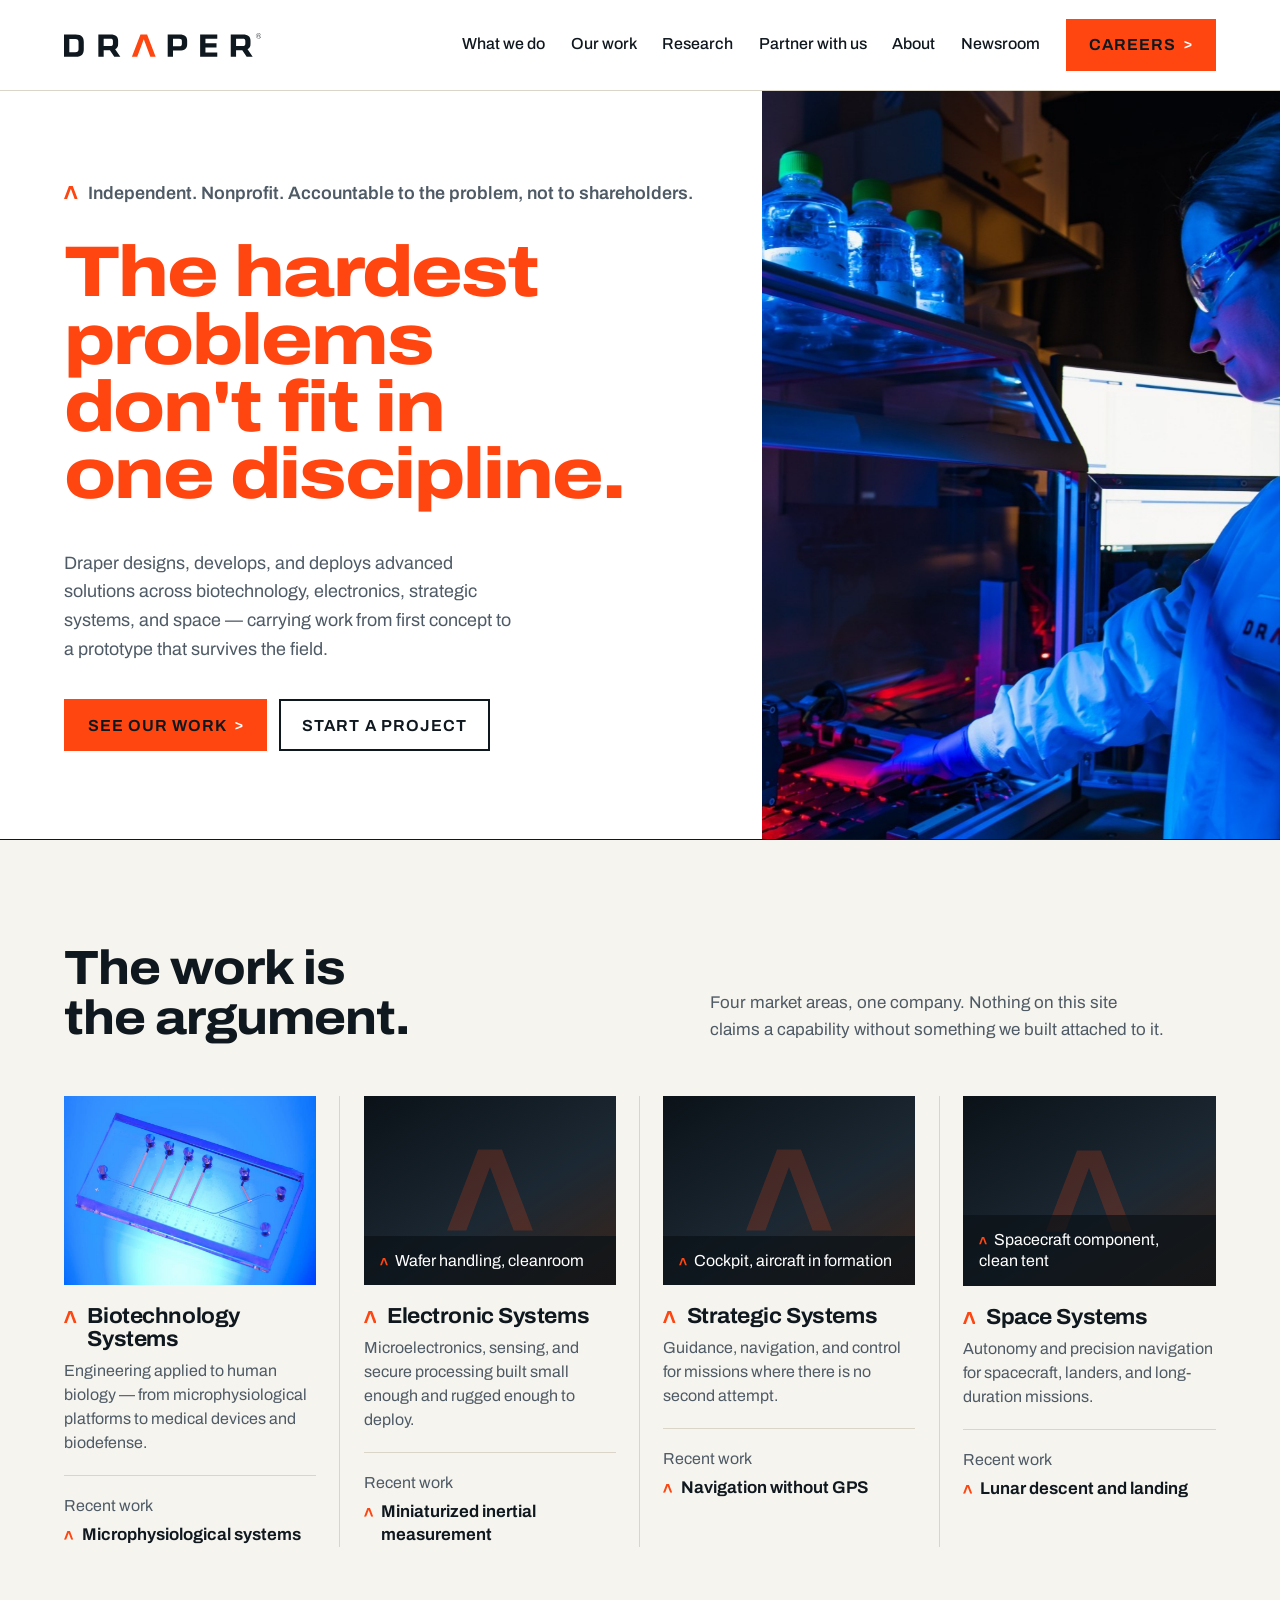
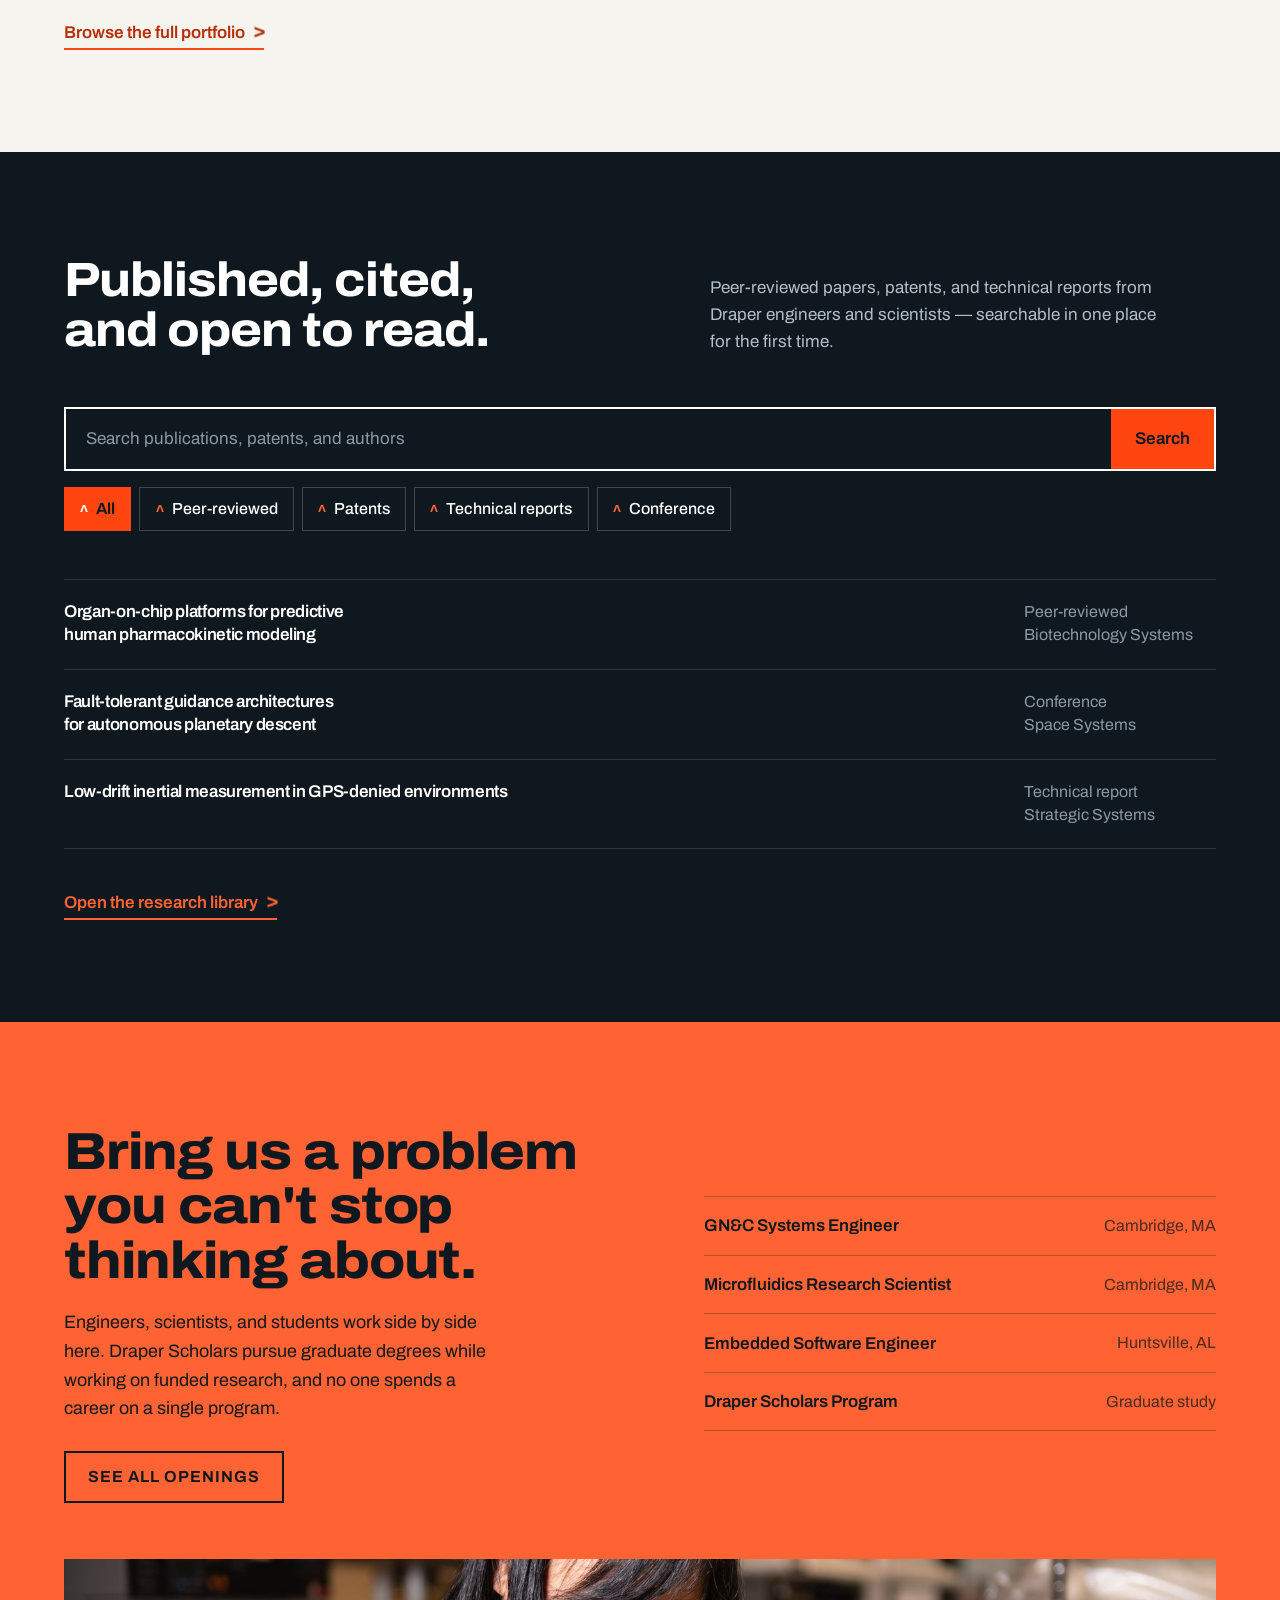
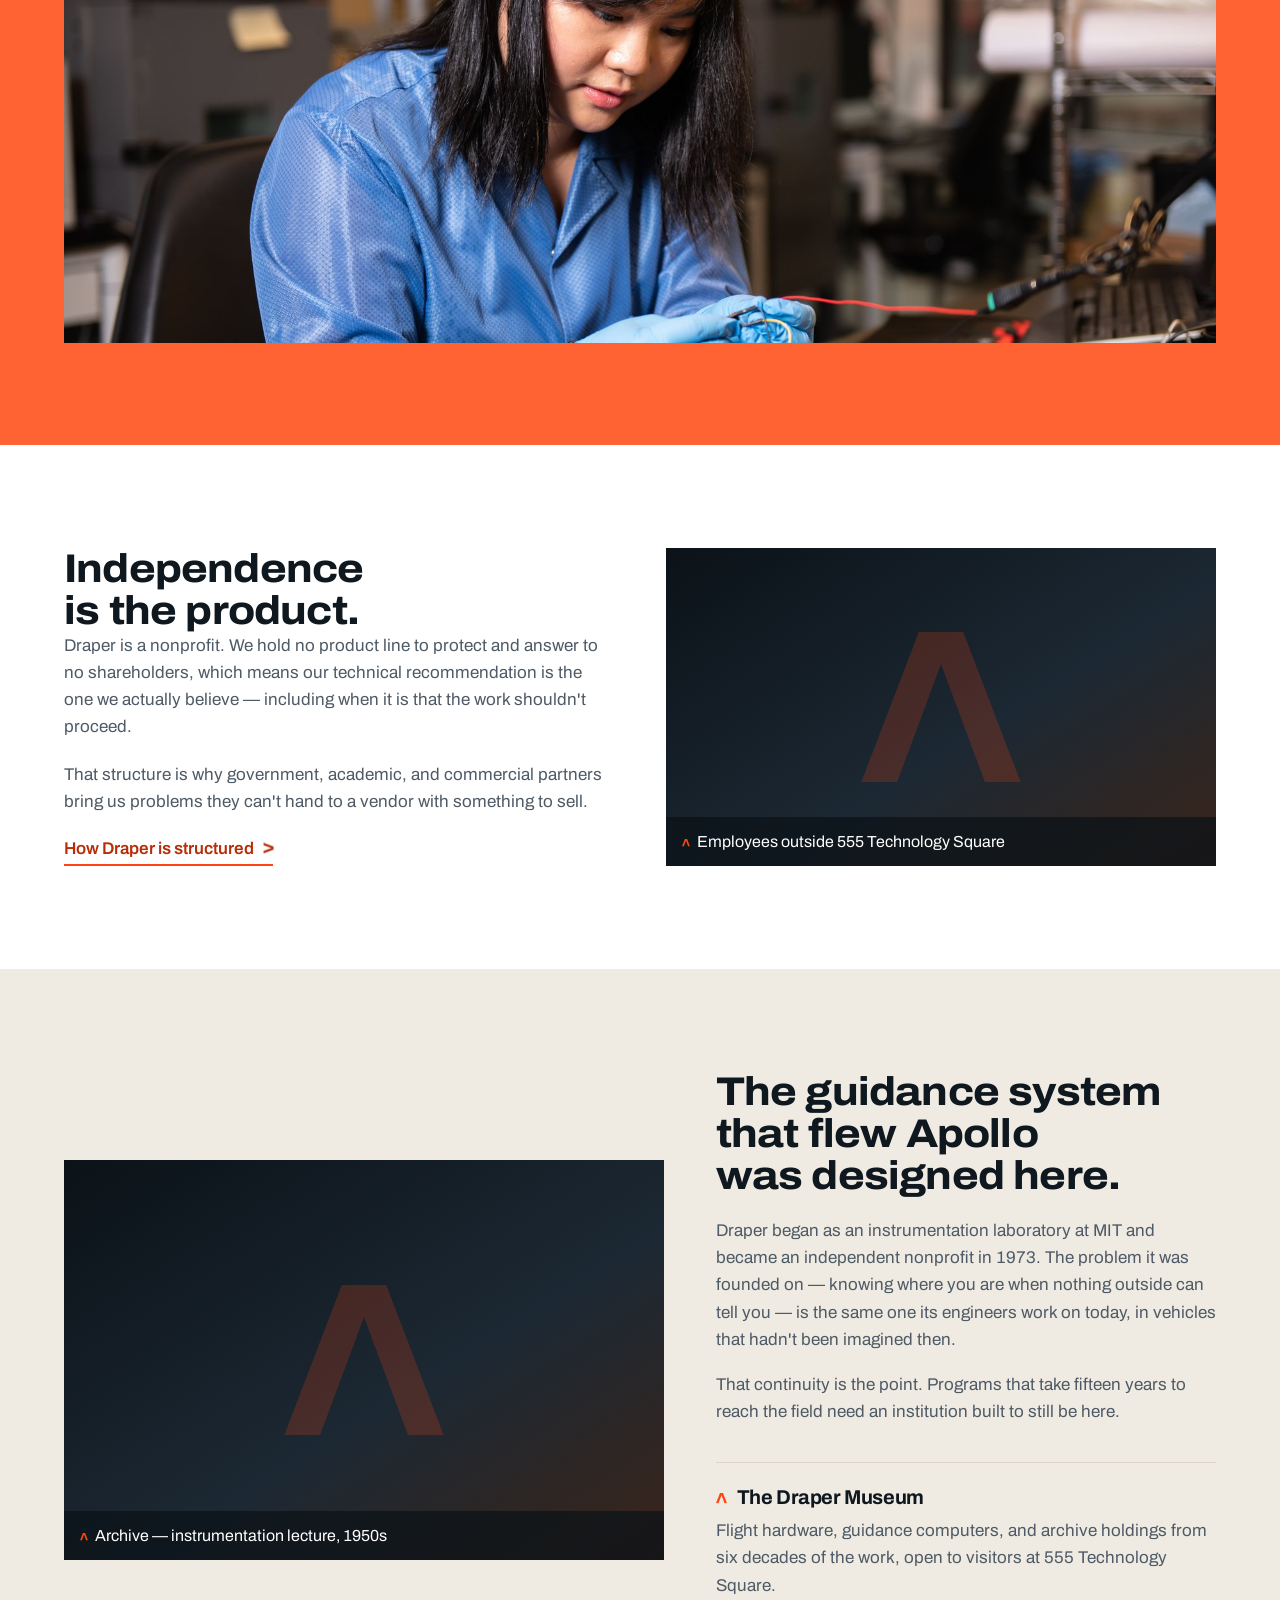
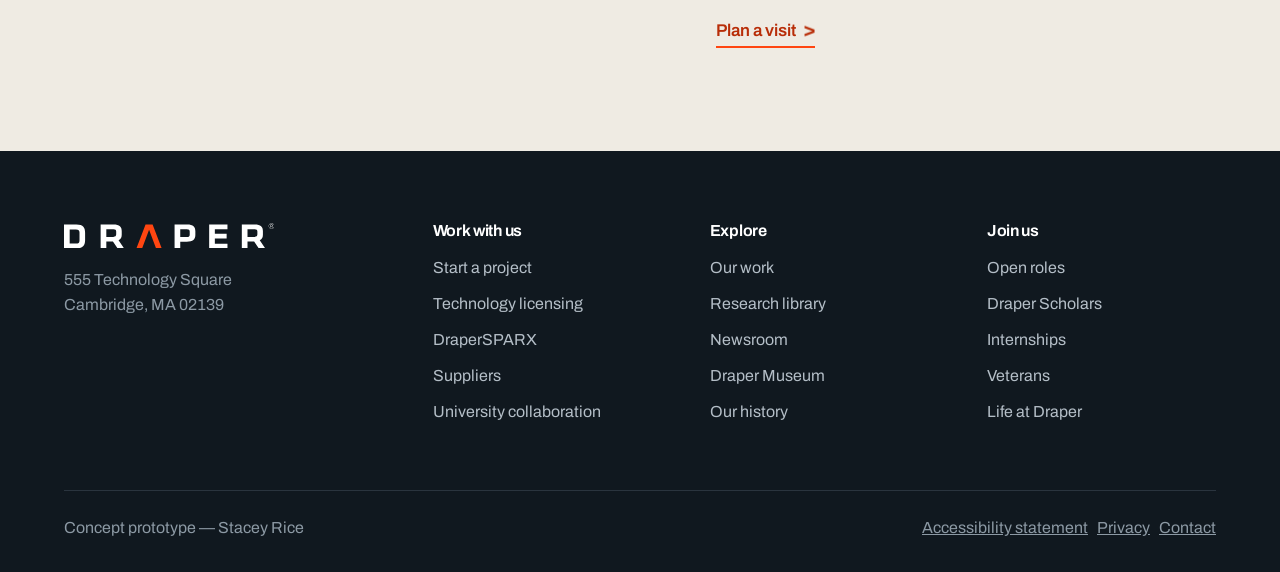
==== commit 533e5736: "Add files via upload" ====
--- a/index.html
+++ b/index.html
@@ -30,14 +30,16 @@
   --paper:#FFFFFF;
 
   /* Extended interface palette — each value contrast-tested */
-  --paper-2:#F2F4F5;      /* tint of Draper Black, not a warm cream */
-  --rule:#D5DBDF;
+  --paper-2:#EFEBE3;      /* warm neutral, one step below paper-3 */
+  --paper-3:#F6F4EE;     /* warm ground — ink 16.28:1, ink-mute 6.42:1 */      /* tint of Draper Black, not a warm cream */
+  --rule:#DBD5C9;         /* warm hairline */
   --ink-mute:#4E5A65;     /* 7.06:1 on white */
   --orange-text:#B82D08;  /* 6.15:1 on white — orange at body size */
 
   --measure:62ch;
   --gutter:clamp(1.25rem,5vw,4.5rem);
   --bar:clamp(3.5rem,7vw,6rem);
+  --tilepad:clamp(1rem,1.8vw,1.75rem);
 }
 
 *,*::before,*::after{box-sizing:border-box}
@@ -72,6 +74,7 @@
   transition:top .15s;
 }
 .skip:focus{top:1rem}
+.sr-only{position:absolute;width:1px;height:1px;margin:-1px;padding:0;overflow:hidden;clip-path:inset(50%);white-space:nowrap;border:0}
 
 .wrap{
   max-width:82rem;margin:0 auto;
@@ -92,9 +95,12 @@
 .frame.is-empty .shotnote{display:block}
 .frame-wide{aspect-ratio:24/9}
 .frame-tile{aspect-ratio:4/3;margin-bottom:1.25rem}
+.area:nth-child(2) .frame-tile img{object-position:18% center}
+.area:nth-child(3) .frame-tile img{object-position:30% center}
 .frame-thumb{aspect-ratio:3/2}
 .frame-tall{aspect-ratio:4/5}
-.careers-grid .frame-tall img{object-position:47% center}
+.frame-band{aspect-ratio:3/1;margin:clamp(2.25rem,5vw,3.5rem) 0 0}
+.frame-band img{object-position:50% 44%}
 .sprite{position:absolute;width:0;height:0;overflow:hidden}
 
 .caret{
@@ -119,15 +125,14 @@
    .lm-word inherits currentColor (Draper Black on light, white on dark);
    .lm-caret always carries Draper Orange. */
 .wordmark{
-  display:flex;align-items:center;
+  display:flex;align-items:center;justify-content:flex-start;
   text-decoration:none;color:var(--ink);
   margin-right:auto;
 }
-.logo{display:block;width:auto;height:clamp(1.15rem,1.9vw,1.5rem)}
-
+.logo{display:block;flex:none;height:clamp(1.15rem,1.9vw,1.5rem);width:auto;aspect-ratio:1800/219}
 
 .nav{display:flex;align-items:center;gap:clamp(.9rem,2vw,1.9rem)}
-.nav a{
+.nav a:not(.btn){
   text-decoration:none;
   font-variation-settings:'wght' 500;
   font-size:1rem;
@@ -135,7 +140,7 @@
   border-bottom:2px solid transparent;
   transition:border-color .12s,color .12s;
 }
-.nav a:hover{color:var(--orange-text);border-bottom-color:var(--orange)}
+.nav a:not(.btn):hover{color:var(--orange-text);border-bottom-color:var(--orange)}
 
 .btn{
   display:inline-flex;align-items:center;gap:.5em;
@@ -203,11 +208,11 @@
 /* ============================================================
    WHAT WE DO — market areas with proof attached
    ============================================================ */
-.breadth{border-top:1px solid var(--ink)}
+.breadth{border-top:1px solid var(--ink);background:var(--paper-3)}
 .breadth-grid{display:grid;grid-template-columns:repeat(4,minmax(0,1fr));gap:0}
-.area{padding:0 clamp(1rem,1.8vw,1.75rem);border-right:1px solid var(--rule)}
-.area:first-child{padding-left:0}
-.area:last-child{padding-right:0;border-right:0}
+.breadth-grid{margin-inline:calc(-1 * var(--tilepad))}
+.area{padding-inline:var(--tilepad);border-right:1px solid var(--rule)}
+.area:last-child{border-right:0}
 .area h2{font-variation-settings:'wdth' 104,'wght' 700;font-size:clamp(1.0625rem,1.7vw,1.375rem);margin-bottom:.5rem}
 .area h2 a{display:flex;align-items:baseline;gap:.5em;text-decoration:none}
 .area h2 .caret{color:var(--orange);width:.58em;height:.55em}
@@ -224,8 +229,7 @@
    HERITAGE
    ============================================================ */
 .heritage{display:grid;gap:clamp(1.75rem,4vw,4rem);grid-template-columns:minmax(0,1.2fr) minmax(0,1fr);align-items:center}
-.frame-museum{aspect-ratio:4/3}
-.frame-museum img{object-position:50% 42%}  /* keep the moon and the floor below it */
+.frame-museum{aspect-ratio:3/2}   /* matches the archive print — no crop */
 .heritage h2{font-variation-settings:'wdth' 110,'wght' 750;font-size:clamp(1.625rem,3.4vw,2.5rem);max-width:18ch;margin-bottom:1.25rem}
 .heritage p{color:var(--ink-mute);max-width:56ch;margin-bottom:1.15rem}
 .museum{margin-top:clamp(1.5rem,3vw,2.25rem);padding-top:1.5rem;border-top:1px solid var(--rule)}
@@ -238,7 +242,6 @@
 .section{padding-block:clamp(3.5rem,8vw,6.5rem)}
 .section-tint{background:var(--paper-2)}
 .section-ink{background:var(--ink);color:var(--paper)}
-
 
 .section-head{
   display:grid;gap:1.25rem clamp(2rem,5vw,4rem);
@@ -263,7 +266,9 @@
 }
 .textlink .caret{transform:rotate(90deg);width:.64em;height:.6em}
 .textlink:hover{color:var(--ink);border-bottom-color:var(--ink)}
-.section-ink .textlink{color:var(--orange);border-bottom-color:var(--orange)}
+.more{margin-top:clamp(1.75rem,3.5vw,2.5rem)}
+.breadth .more{margin-top:clamp(3rem,6vw,4.5rem)}
+.section-ink .textlink{color:var(--orange-3);border-bottom-color:var(--orange-3)}
 .section-ink .textlink:hover{color:var(--paper);border-bottom-color:var(--paper)}
 
 /* ============================================================
@@ -292,7 +297,7 @@
   border:1px solid #3B4650;padding:.5rem .95rem;min-height:44px;cursor:pointer;
 }
 .facet{display:inline-flex;align-items:center;gap:.5em}
-.facet .caret{color:var(--orange);width:.5em;height:.47em}
+.facet .caret{color:var(--orange-3);width:.5em;height:.47em}
 .facet[aria-pressed="true"]{background:var(--orange);border-color:var(--orange);color:var(--ink);font-variation-settings:'wght' 650}
 .facet[aria-pressed="true"] .caret{color:var(--paper)}
 .facet:hover{border-color:var(--paper)}
@@ -308,7 +313,7 @@
   font-variation-settings:'wght' 600;
   font-size:1.0625rem;line-height:1.35;max-width:52ch;
 }
-.papers a:hover h3{color:var(--orange)}
+.papers a:hover h3{color:var(--orange-3)}
 .papers .meta{color:#8C99A4;font-size:1rem;line-height:1.4}
 
 /* ============================================================
@@ -316,7 +321,7 @@
    ============================================================ */
 .careers-grid{
   display:grid;gap:clamp(1.75rem,4vw,3.5rem);
-  grid-template-columns:minmax(0,1.1fr) minmax(0,1fr);
+  grid-template-columns:minmax(0,1.15fr) minmax(0,1fr);
   align-items:center;
 }
 .careers-grid h2{
@@ -359,8 +364,8 @@
   display:grid;gap:clamp(1.75rem,4vw,3rem);
   grid-template-columns:minmax(0,1.4fr) repeat(3,minmax(0,1fr));
 }
-.foot .wordmark{color:var(--paper);margin-right:0;margin-bottom:1.15rem}
-.foot .logo{height:1.6rem}
+.foot .wordmark{color:var(--paper);margin-right:auto;margin-bottom:1.15rem;justify-content:flex-start}
+.foot .logo{height:1.6rem;width:auto;aspect-ratio:1800/219}
 .foot address{font-style:normal;color:#8C99A4;font-size:1rem;line-height:1.6}
 .foot h3{
   font-variation-settings:'wght' 650;font-size:1rem;
@@ -369,7 +374,7 @@
 .foot ul{list-style:none;margin:0;padding:0}
 .foot li{margin-bottom:.55rem}
 .foot li a{color:#B4BEC7;text-decoration:none;font-size:1rem}
-.foot li a:hover{color:var(--orange)}
+.foot li a:hover{color:var(--orange-3)}
 .foot-base{
   margin-top:clamp(2.5rem,5vw,3.5rem);padding-top:1.5rem;
   border-top:1px solid #2A343E;
@@ -389,7 +394,6 @@
   @keyframes rise{to{opacity:1;transform:none}}
 }
 
-
 /* Tertiary orange softens the large fields; the caret rule below keeps
    white carets on true Draper Orange, where they clear 3:1. */
 .section-orange{background:var(--orange-3);color:var(--ink)}
@@ -401,18 +405,37 @@
 .wordmark.on-orange{--logo-caret:#FFFFFF}
 
 /* ============================================================
+   MOTION
+   Two ideas only: images breathe on hover, and carets move the
+   way they point. Nothing is scroll-triggered, and the whole
+   block is gated on prefers-reduced-motion.
+   ============================================================ */
+
+@media (prefers-reduced-motion:no-preference){
+  .frame img{transition:transform .55s cubic-bezier(.2,.7,.3,1)}
+  .area:hover .frame img,
+  .entry:hover .frame img{transform:scale(1.045)}
+
+  .caret{transition:transform .25s cubic-bezier(.2,.7,.3,1)}
+  .area:hover h2 .caret,
+  .proof:hover .proof-title .caret,
+  .entry:hover h3 .caret{transform:translateY(-4px)}
+  .textlink:hover .caret,
+  .btn:hover .caret{transform:rotate(90deg) translateY(-4px)}
+  .span-tag:hover .caret{transform:translateY(-3px)}
+
+  .hero-figure img{animation:settle 14s cubic-bezier(.16,.7,.3,1) forwards}
+  @keyframes settle{from{transform:scale(1.07)}to{transform:scale(1)}}
+}
+
+/* ============================================================
    RESPONSIVE
    ============================================================ */
 @media (max-width:1180px){
-  .careers-grid,.independence{grid-template-columns:minmax(0,1fr) minmax(0,1fr)}
-  .careers-grid .frame,.independence .frame{grid-column:1 / -1;aspect-ratio:21/9}
 }
 @media (max-width:1080px){
   .breadth-grid{grid-template-columns:repeat(2,minmax(0,1fr));gap:clamp(2.25rem,4vw,3rem) 0}
-  .area:nth-child(2n){padding-right:0;border-right:0}
-  .area:nth-child(2n+1){padding-left:0}
-  .heritage{grid-template-columns:minmax(0,1fr)}
-  .heritage .frame{aspect-ratio:21/9}
+  .area:nth-child(2n){border-right:0}
 }
 @media (max-width:980px){
   .nav{
@@ -422,21 +445,28 @@
     padding:.5rem var(--gutter) 1.5rem;
   }
   .nav.open{display:flex}
-  .nav a{padding:.9rem 0;border-bottom:1px solid var(--rule)}
+  .nav a:not(.btn){padding:.9rem 0;border-bottom:1px solid var(--rule)}
   .nav .btn{margin-top:1rem;justify-content:center;border-bottom-width:2px}
   .menu-btn{display:inline-flex}
-  .section-head,.careers-grid,.independence,.papers a{grid-template-columns:minmax(0,1fr)}
+  .section-head,.careers-grid,.papers a{grid-template-columns:minmax(0,1fr)}
+  .frame-band{aspect-ratio:2.2/1}
   .hero-grid{grid-template-columns:minmax(0,1fr);gap:0;padding-left:0}
   .hero-content{padding-inline:var(--gutter)}
   .hero-figure{min-height:0;aspect-ratio:16/10}
-  .careers-grid .frame,.independence .frame{aspect-ratio:16/9}
   .hero-actions{justify-content:flex-start}
   .section-head{align-items:start}
   .foot-grid{grid-template-columns:repeat(2,minmax(0,1fr))}
 }
+@media (max-width:700px){
+  .independence{grid-template-columns:minmax(0,1fr)}
+  .heritage{grid-template-columns:minmax(0,1fr)}
+  .heritage .frame{aspect-ratio:16/10}
+}
 @media (max-width:640px){
   .breadth-grid{grid-template-columns:minmax(0,1fr)}
   .frame-wide{aspect-ratio:16/10}
+  .frame-band{aspect-ratio:16/9}
+  .breadth-grid{margin-inline:0}
   .area{padding-inline:0;border-right:0}
   .finder{grid-template-columns:minmax(0,1fr)}
   .foot-grid{grid-template-columns:minmax(0,1fr)}
@@ -464,7 +494,7 @@
 <header class="masthead">
   <div class="wrap">
     <a class="wordmark" href="index.html" aria-label="Draper — home">
-      <svg class="logo" aria-hidden="true" focusable="false"><use href="#draper"/></svg>
+      <svg class="logo" viewBox="0 0 1800 219" preserveAspectRatio="xMinYMid meet" aria-hidden="true" focusable="false"><use href="#draper"/></svg>
     </a>
 
     <button class="menu-btn" id="menuBtn" aria-expanded="false" aria-controls="nav" aria-label="Open menu">
@@ -523,7 +553,7 @@
 
       <div class="breadth-grid">
         <div class="area">
-          <span class="frame frame-tile"><svg class="ghost" aria-hidden="true"><use href="#caret"/></svg><img src="img/area-biotech.jpg" alt="A microfluidic chip with etched channels and fluid ports" onerror="this.closest('.frame').classList.add('is-empty');this.remove()"><span class="shotnote"><svg class="caret"><use href="#caret"/></svg>Microfluidic device, macro</span></span>
+          <span class="frame frame-tile"><svg class="ghost" aria-hidden="true"><use href="#caret"/></svg><img src="img/area-biotech.jpg" alt="Gloved hands using a micromanipulator over a petri dish in a Draper lab" onerror="this.closest('.frame').classList.add('is-empty');this.remove()"><span class="shotnote"><svg class="caret"><use href="#caret"/></svg>Microfluidic device, macro</span></span>
           <h2><a href="#work"><svg class="caret"><use href="#caret"/></svg>Biotechnology Systems</a></h2>
           <p>Engineering applied to human biology — from microphysiological platforms to medical devices and biodefense.</p>
           <a class="proof" href="#work">
@@ -532,7 +562,7 @@
           </a>
         </div>
         <div class="area">
-          <span class="frame frame-tile"><svg class="ghost" aria-hidden="true"><use href="#caret"/></svg><img src="img/area-electronics.jpg" alt="" onerror="this.closest('.frame').classList.add('is-empty');this.remove()"><span class="shotnote"><svg class="caret"><use href="#caret"/></svg>Wafer handling, cleanroom</span></span>
+          <span class="frame frame-tile"><svg class="ghost" aria-hidden="true"><use href="#caret"/></svg><img src="img/area-electronics.jpg" alt="A gloved hand holding a microchip in a cleanroom" onerror="this.closest('.frame').classList.add('is-empty');this.remove()"><span class="shotnote"><svg class="caret"><use href="#caret"/></svg>Wafer handling, cleanroom</span></span>
           <h2><a href="#work"><svg class="caret"><use href="#caret"/></svg>Electronic Systems</a></h2>
           <p>Microelectronics, sensing, and secure processing built small enough and rugged enough to deploy.</p>
           <a class="proof" href="#work">
@@ -541,7 +571,7 @@
           </a>
         </div>
         <div class="area">
-          <span class="frame frame-tile"><svg class="ghost" aria-hidden="true"><use href="#caret"/></svg><img src="img/area-strategic.jpg" alt="" onerror="this.closest('.frame').classList.add('is-empty');this.remove()"><span class="shotnote"><svg class="caret"><use href="#caret"/></svg>Inertial unit under test</span></span>
+          <span class="frame frame-tile"><svg class="ghost" aria-hidden="true"><use href="#caret"/></svg><img src="img/area-strategic.jpg" alt="A pilot in a fighter cockpit with a wingman aircraft alongside" onerror="this.closest('.frame').classList.add('is-empty');this.remove()"><span class="shotnote"><svg class="caret"><use href="#caret"/></svg>Cockpit, aircraft in formation</span></span>
           <h2><a href="capability.html"><svg class="caret"><use href="#caret"/></svg>Strategic Systems</a></h2>
           <p>Guidance, navigation, and control for missions where there is no second attempt.</p>
           <a class="proof" href="capability.html">
@@ -550,7 +580,7 @@
           </a>
         </div>
         <div class="area">
-          <span class="frame frame-tile"><svg class="ghost" aria-hidden="true"><use href="#caret"/></svg><img src="img/area-space.jpg" alt="" onerror="this.closest('.frame').classList.add('is-empty');this.remove()"><span class="shotnote"><svg class="caret"><use href="#caret"/></svg>Spacecraft component, clean tent</span></span>
+          <span class="frame frame-tile"><svg class="ghost" aria-hidden="true"><use href="#caret"/></svg><img src="img/area-space.jpg" alt="A spacecraft with deployed solar arrays in orbit above Earth" onerror="this.closest('.frame').classList.add('is-empty');this.remove()"><span class="shotnote"><svg class="caret"><use href="#caret"/></svg>Spacecraft component, clean tent</span></span>
           <h2><a href="#work"><svg class="caret"><use href="#caret"/></svg>Space Systems</a></h2>
           <p>Autonomy and precision navigation for spacecraft, landers, and long-duration missions.</p>
           <a class="proof" href="#work">
@@ -575,7 +605,7 @@
       </div>
 
       <div class="finder" role="search">
-        <label class="skip" for="q">Search publications</label>
+        <label class="sr-only" for="q">Search publications</label>
         <input id="q" type="search" placeholder="Search publications, patents, and authors">
         <button type="button">Search</button>
       </div>
@@ -603,7 +633,7 @@
         </a></li>
       </ul>
 
-      <p style="margin-top:clamp(1.75rem,3.5vw,2.5rem)">
+      <p class="more">
         <a class="textlink" href="#research">
           Open the research library
           <svg class="caret"><use href="#caret"/></svg>
@@ -630,9 +660,9 @@
           <li><a href="#careers">Embedded Software Engineer <span class="where">Huntsville, AL</span></a></li>
           <li><a href="#careers">Draper Scholars Program <span class="where">Graduate study</span></a></li>
         </ul>
-
-        <figure class="frame frame-tall" style="margin:0"><svg class="ghost" aria-hidden="true"><use href="#caret"/></svg><img src="img/careers-bench.jpg" alt="A Draper engineer probing a wired assembly at an electronics bench" onerror="this.closest('.frame').classList.add('is-empty');this.remove()"><figcaption class="shotnote"><svg class="caret"><use href="#caret"/></svg>Engineer at an electronics bench</figcaption></figure>
-      </div>
+      </div>
+
+      <figure class="frame frame-band"><svg class="ghost" aria-hidden="true"><use href="#caret"/></svg><img src="img/careers-bench.jpg" alt="A Draper engineer probing a wired assembly at an electronics bench" onerror="this.closest('.frame').classList.add('is-empty');this.remove()"><figcaption class="shotnote"><svg class="caret"><use href="#caret"/></svg>Engineer at an electronics bench</figcaption></figure>
     </div>
   </section>
 
@@ -640,8 +670,8 @@
   <section class="section" id="about">
     <div class="wrap">
       <div class="independence">
-        <h2>Independence is the product.</h2>
         <div>
+          <h2>Independence is the product.</h2>
           <p>Draper is a nonprofit. We hold no product line to protect and answer to no shareholders, which means our technical recommendation is the one we actually believe — including when it is that the work shouldn't proceed.</p>
           <p>That structure is why government, academic, and commercial partners bring us problems they can't hand to a vendor with something to sell.</p>
           <a class="textlink" href="#about">
@@ -650,7 +680,7 @@
           </a>
         </div>
 
-        <figure class="frame frame-tall" style="margin:0"><svg class="ghost" aria-hidden="true"><use href="#caret"/></svg><img src="img/about-review.jpg" alt="Draper engineers and a partner team reviewing work together" onerror="this.closest('.frame').classList.add('is-empty');this.remove()"><figcaption class="shotnote"><svg class="caret"><use href="#caret"/></svg>Portrait — technical review, engineers and a customer team</figcaption></figure>
+        <figure class="frame frame-story" style="margin:0"><svg class="ghost" aria-hidden="true"><use href="#caret"/></svg><img src="img/about-people.jpg" alt="Draper employees gathered outside the Cambridge headquarters beneath the wordmark" onerror="this.closest('.frame').classList.add('is-empty');this.remove()"><figcaption class="shotnote"><svg class="caret"><use href="#caret"/></svg>Employees outside 555 Technology Square</figcaption></figure>
       </div>
     </div>
   </section>
@@ -659,7 +689,7 @@
   <section class="section section-tint" id="heritage">
     <div class="wrap">
       <div class="heritage">
-        <figure class="frame frame-museum" style="margin:0"><svg class="ghost" aria-hidden="true"><use href="#caret"/></svg><img src="img/heritage-hack-the-moon.jpg" alt="The Hack the Moon exhibit at Draper, a suspended lunar sculpture above the atrium floor" onerror="this.closest('.frame').classList.add('is-empty');this.remove()"><figcaption class="shotnote"><svg class="caret"><use href="#caret"/></svg>Hack the Moon exhibit, Draper atrium</figcaption></figure>
+        <figure class="frame frame-museum" style="margin:0"><svg class="ghost" aria-hidden="true"><use href="#caret"/></svg><img src="img/heritage-lecture.jpg" alt="Two men presenting orbital diagrams and an aircraft model to a seated audience in the 1950s" onerror="this.closest('.frame').classList.add('is-empty');this.remove()"><figcaption class="shotnote"><svg class="caret"><use href="#caret"/></svg>Archive — instrumentation lecture, 1950s</figcaption></figure>
         <div>
           <h2>The guidance system that flew Apollo was designed here.</h2>
           <p>Draper began as an instrumentation laboratory at MIT and became an independent nonprofit in 1973. The problem it was founded on — knowing where you are when nothing outside can tell you — is the same one its engineers work on today, in vehicles that hadn't been imagined then.</p>
@@ -681,7 +711,7 @@
     <div class="foot-grid">
       <div>
         <span class="wordmark">
-        <svg class="logo" aria-hidden="true" focusable="false"><use href="#draper"/></svg>
+        <svg class="logo" viewBox="0 0 1800 219" preserveAspectRatio="xMinYMid meet" aria-hidden="true" focusable="false"><use href="#draper"/></svg>
         </span>
         <address>
           555 Technology Square<br>
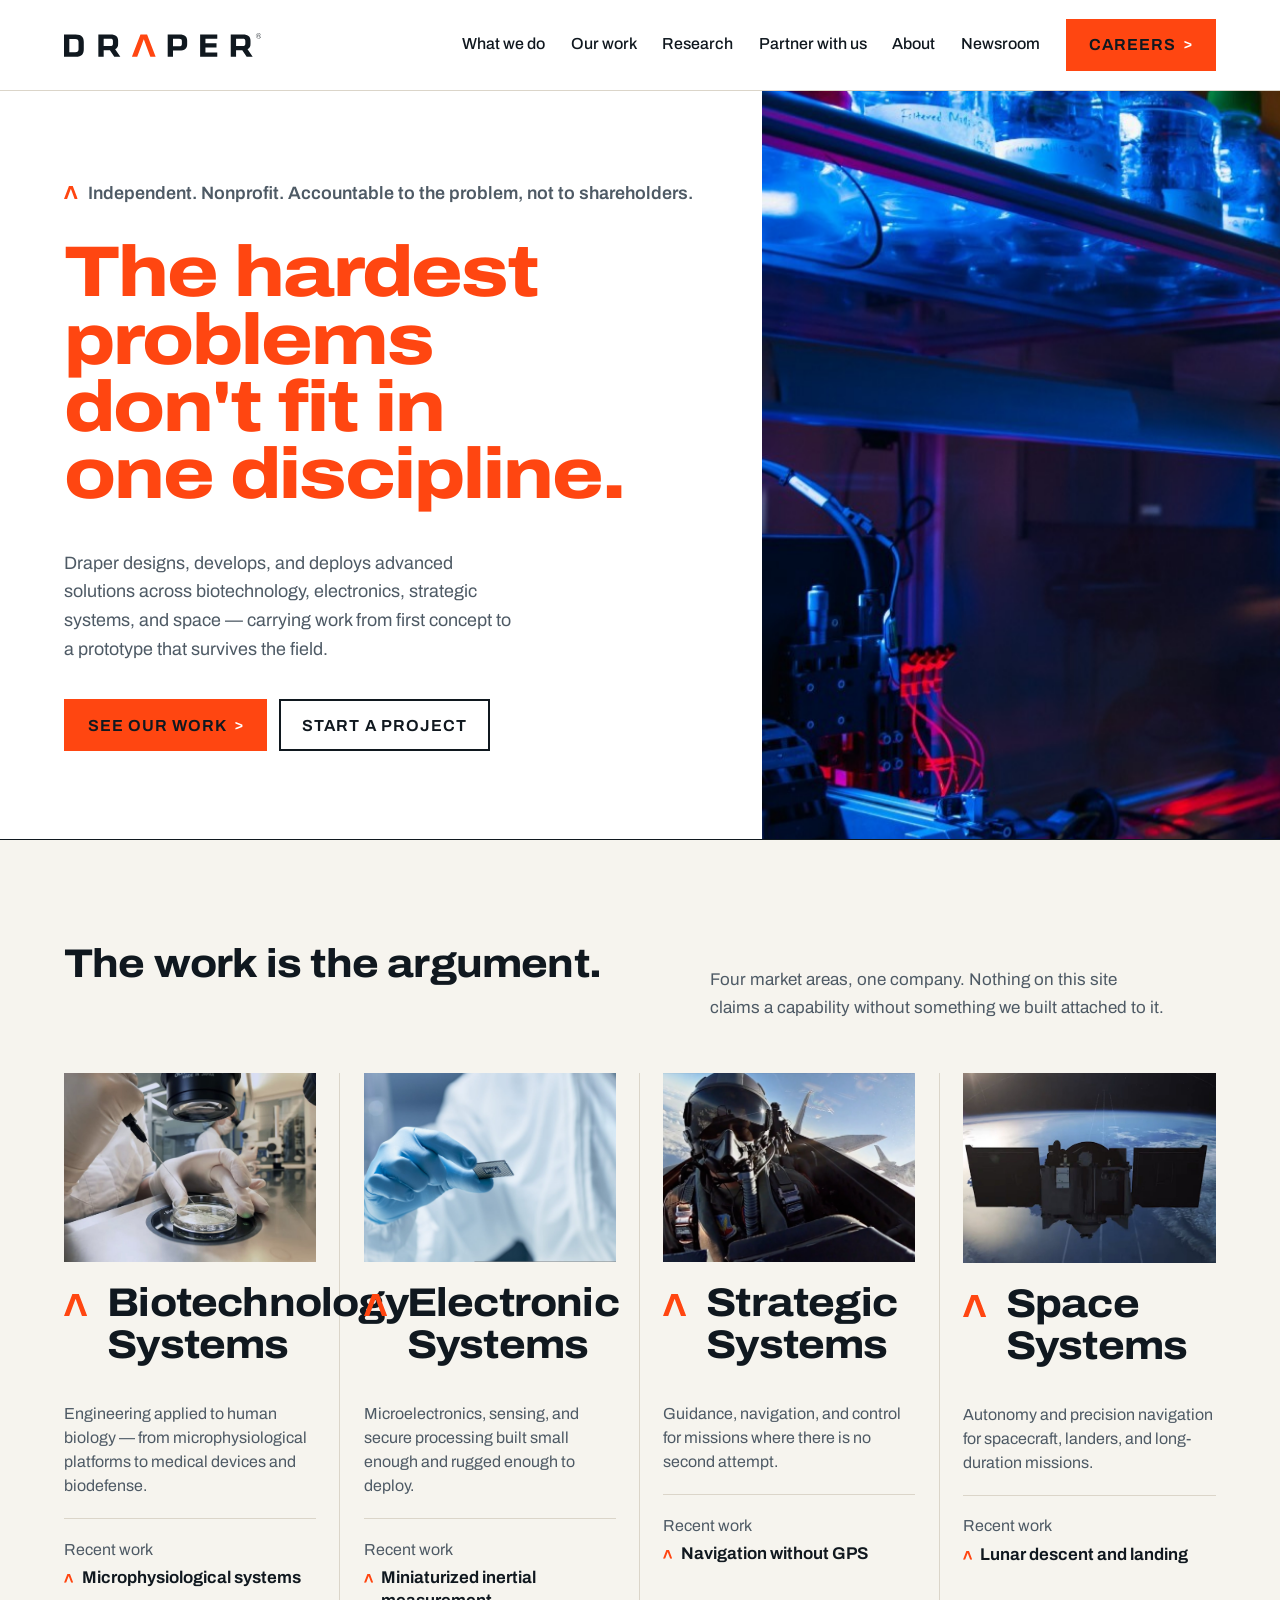
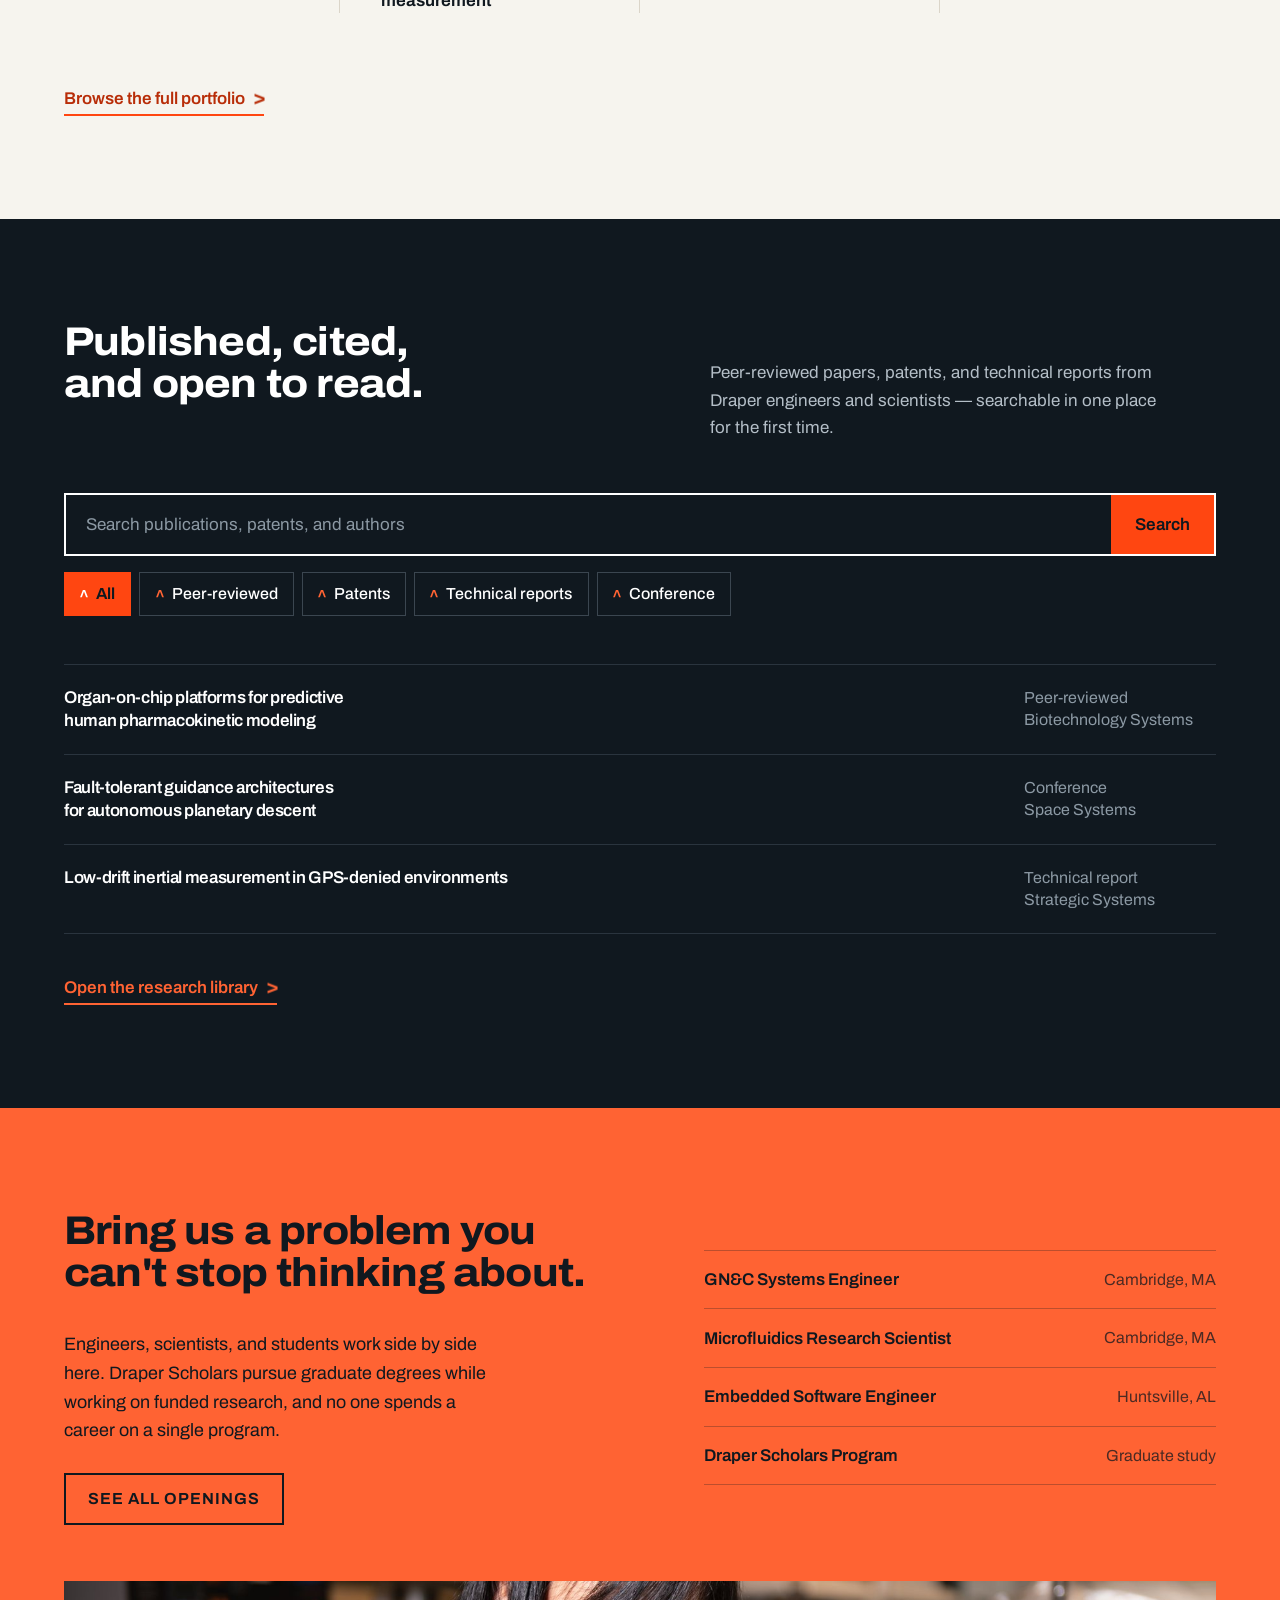
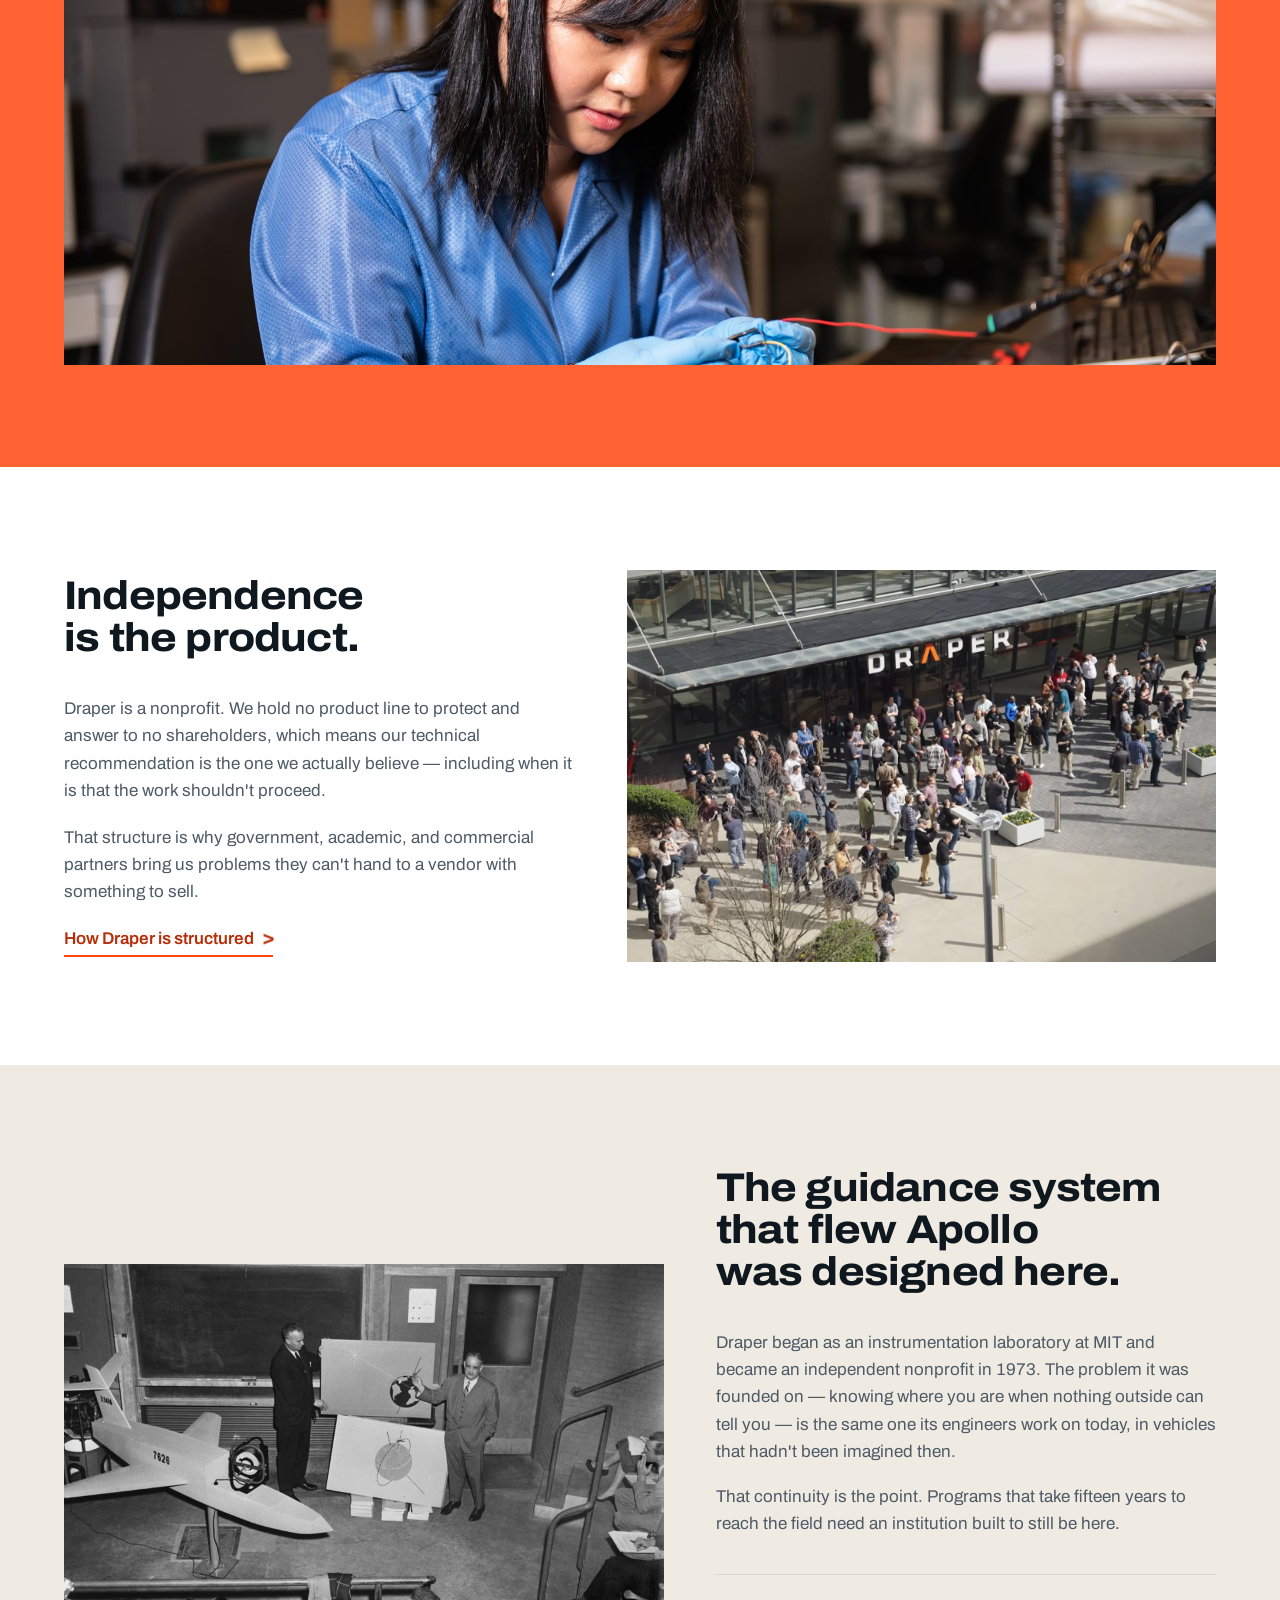
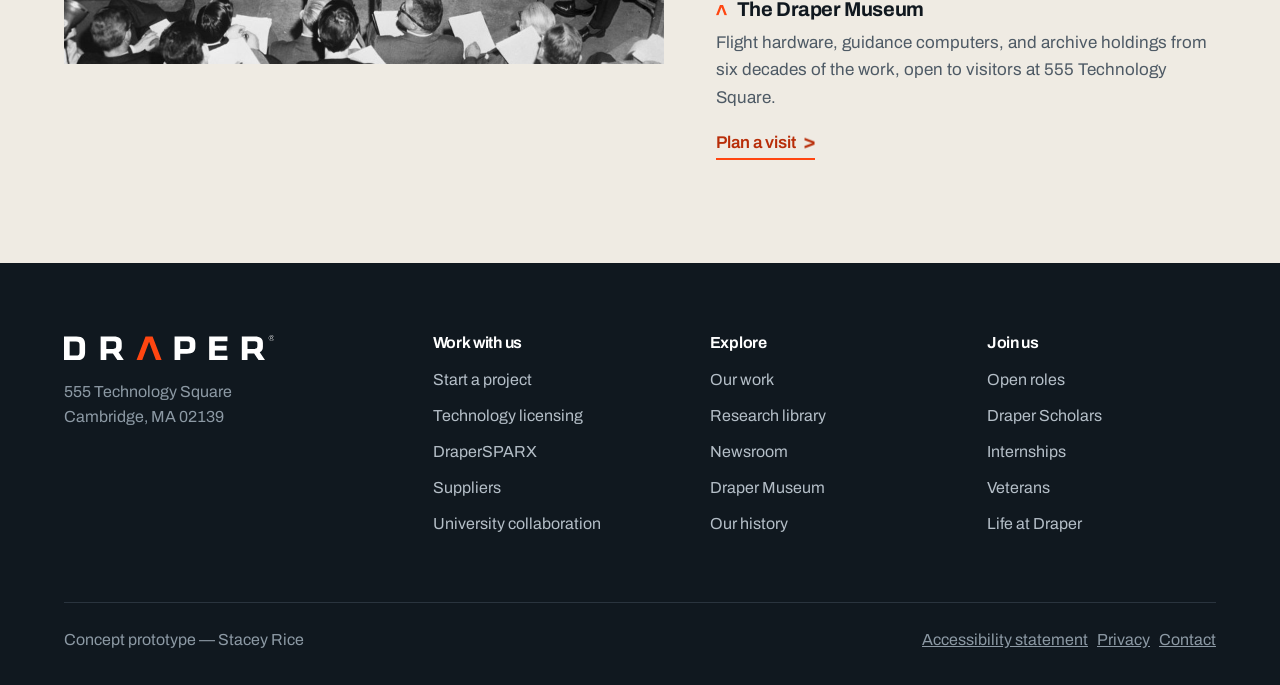
==== commit d1fafc9e: "Add files via upload" ====
--- a/index.html
+++ b/index.html
@@ -8,470 +8,7 @@
 <link rel="preconnect" href="https://fonts.googleapis.com">
 <link rel="preconnect" href="https://fonts.gstatic.com" crossorigin>
 <link href="https://fonts.googleapis.com/css2?family=Archivo:wdth,wght@62..125,100..900&display=swap" rel="stylesheet">
-<style>
-/* ============================================================
-   DRAPER — "CARET" DESIGN SYSTEM
-   Concept prototype. Stacey Rice.
-
-   Palette is Draper's published external brand guide, extended
-   with contrast-tested interface values.
-
-   Brand (fixed):     Orange #FF4611 · Black #10181F · White #FFFFFF
-   Tested ratios:     Ink/White 17.91  Orange/Ink 5.23  Orange/White 3.42
-   Derived rule:      Orange never carries body text on white (3.42 < 4.5).
-                      Text on orange fields is Ink, not White (white = 3.42).
-   ============================================================ */
-
-:root{
-  /* Brand — from Draper external style guide */
-  --orange:#FF4611;      /* primary — carries the caret and display type */
-  --orange-3:#FF6333;    /* tertiary — large fields only. Ink 6.04:1; white 2.96:1 fails, so no white caret here */
-  --ink:#10181F;
-  --paper:#FFFFFF;
-
-  /* Extended interface palette — each value contrast-tested */
-  --paper-2:#EFEBE3;      /* warm neutral, one step below paper-3 */
-  --paper-3:#F6F4EE;     /* warm ground — ink 16.28:1, ink-mute 6.42:1 */      /* tint of Draper Black, not a warm cream */
-  --rule:#DBD5C9;         /* warm hairline */
-  --ink-mute:#4E5A65;     /* 7.06:1 on white */
-  --orange-text:#B82D08;  /* 6.15:1 on white — orange at body size */
-
-  --measure:62ch;
-  --gutter:clamp(1.25rem,5vw,4.5rem);
-  --bar:clamp(3.5rem,7vw,6rem);
-  --tilepad:clamp(1rem,1.8vw,1.75rem);
-}
-
-*,*::before,*::after{box-sizing:border-box}
-
-html{-webkit-text-size-adjust:100%}
-
-body{
-  margin:0;
-  background:var(--paper);
-  color:var(--ink);
-  font-family:'Archivo','Helvetica Neue',Arial,sans-serif;
-  font-variation-settings:'wdth' 100,'wght' 400;
-  font-size:clamp(1rem,.96rem + .2vw,1.0625rem);
-  line-height:1.6;
-  font-variant-numeric:tabular-nums;
-}
-
-h1,h2,h3{margin:0;line-height:1.05;letter-spacing:-.02em;text-wrap:balance}
-p{margin:0}
-a{color:inherit}
-
-:focus-visible{
-  outline:3px solid var(--orange);
-  outline-offset:3px;
-  border-radius:1px;
-}
-
-.skip{
-  position:absolute;left:var(--gutter);top:-6rem;z-index:99;
-  background:var(--ink);color:var(--paper);
-  padding:.75rem 1.25rem;text-decoration:none;
-  transition:top .15s;
-}
-.skip:focus{top:1rem}
-.sr-only{position:absolute;width:1px;height:1px;margin:-1px;padding:0;overflow:hidden;clip-path:inset(50%);white-space:nowrap;border:0}
-
-.wrap{
-  max-width:82rem;margin:0 auto;
-  padding-inline:var(--gutter);
-}
-
-/* ---------- The caret ---------- */
-
-/* ---------- Image frames ----------
-   Real photography drops into /img. Until a shot exists, each frame
-   shows the art-direction note naming the image it needs. */
-.frame{position:relative;overflow:hidden;background:var(--ink);display:block}
-.frame::before{content:"";position:absolute;inset:0;background:linear-gradient(148deg,#0B1218 0%,#1C2833 58%,#3A2419 100%)}
-.frame .ghost{position:absolute;left:50%;top:50%;transform:translate(-50%,-50%);width:34%;height:auto;color:var(--orange);opacity:.2}
-.frame img{position:relative;z-index:2;display:block;width:100%;height:100%;object-fit:cover}
-.shotnote{display:none;position:absolute;z-index:3;inset:auto 0 0 0;padding:.85rem 1rem;background:rgba(11,18,24,.74);color:var(--paper);font-size:1rem;line-height:1.35}
-.shotnote .caret{color:var(--orange);width:.5em;height:.47em;margin-right:.45em}
-.frame.is-empty .shotnote{display:block}
-.frame-wide{aspect-ratio:24/9}
-.frame-tile{aspect-ratio:4/3;margin-bottom:1.25rem}
-.area:nth-child(2) .frame-tile img{object-position:18% center}
-.area:nth-child(3) .frame-tile img{object-position:30% center}
-.frame-thumb{aspect-ratio:3/2}
-.frame-tall{aspect-ratio:4/5}
-.frame-band{aspect-ratio:3/1;margin:clamp(2.25rem,5vw,3.5rem) 0 0}
-.frame-band img{object-position:50% 44%}
-.sprite{position:absolute;width:0;height:0;overflow:hidden}
-
-.caret{
-  display:inline-block;width:.765em;height:.72em;
-  fill:currentColor;flex:none;
-  vertical-align:baseline;
-}
-
-/* ============================================================
-   MASTHEAD
-   ============================================================ */
-.masthead{
-  border-bottom:1px solid var(--rule);
-  position:relative;z-index:20;background:var(--paper);
-}
-.masthead .wrap{
-  display:flex;align-items:center;gap:clamp(1rem,3vw,2.5rem);
-  min-height:var(--bar);
-}
-
-/* Official Draper wordmark. Both approved versions from one asset:
-   .lm-word inherits currentColor (Draper Black on light, white on dark);
-   .lm-caret always carries Draper Orange. */
-.wordmark{
-  display:flex;align-items:center;justify-content:flex-start;
-  text-decoration:none;color:var(--ink);
-  margin-right:auto;
-}
-.logo{display:block;flex:none;height:clamp(1.15rem,1.9vw,1.5rem);width:auto;aspect-ratio:1800/219}
-
-.nav{display:flex;align-items:center;gap:clamp(.9rem,2vw,1.9rem)}
-.nav a:not(.btn){
-  text-decoration:none;
-  font-variation-settings:'wght' 500;
-  font-size:1rem;
-  padding:.55rem 0;
-  border-bottom:2px solid transparent;
-  transition:border-color .12s,color .12s;
-}
-.nav a:not(.btn):hover{color:var(--orange-text);border-bottom-color:var(--orange)}
-
-.btn{
-  display:inline-flex;align-items:center;gap:.5em;
-  padding:.7rem 1.35rem;min-height:44px;
-  text-decoration:none;
-  font-size:1rem;
-  font-variation-settings:'wght' 650;
-  text-transform:uppercase;letter-spacing:.065em;
-  border:2px solid var(--ink);
-  transition:background .14s,color .14s,border-color .14s;
-}
-/* Ink on orange = 5.23:1. White on orange would be 3.42:1 and fail. */
-.btn-primary{background:var(--orange);border-color:var(--orange);color:var(--ink)}
-.btn-primary:hover{background:var(--ink);border-color:var(--ink);color:var(--paper)}
-.btn-ghost{background:transparent;color:var(--ink)}
-.btn-ghost:hover{background:var(--ink);color:var(--paper)}
-
-.menu-btn{
-  display:none;align-items:center;justify-content:center;
-  width:44px;height:44px;padding:0;
-  background:none;border:1px solid var(--rule);
-  color:var(--ink);cursor:pointer;
-}
-.menu-btn svg{width:20px;height:14px;fill:currentColor}
-
-/* ============================================================
-   HERO — the one bold moment
-   ============================================================ */
-.hero{padding:0}
-
-/* Content column aligns to the page grid; the image runs off the right edge. */
-.hero-grid{
-  display:grid;
-  grid-template-columns:minmax(0,1fr) minmax(0,.8fr);
-  align-items:stretch;
-  gap:clamp(2rem,4vw,4.5rem);
-  padding-left:max(var(--gutter), calc((100vw - 82rem)/2 + var(--gutter)));
-}
-.hero-content{
-  padding-block:clamp(3rem,7vw,5.5rem);
-  align-self:center;
-  max-width:44rem;
-}
-.hero-eyebrow{
-  display:flex;align-items:center;gap:.6em;
-  font-variation-settings:'wght' 600;
-  font-size:clamp(1rem,1.4vw,1.125rem);
-  color:var(--ink-mute);margin-bottom:clamp(1.25rem,3vw,2rem);
-}
-.hero-eyebrow .caret{color:var(--orange)}
-.hero h1{
-  font-variation-settings:'wdth' 116,'wght' 800;
-  font-size:clamp(2.5rem,5.6vw,5.25rem);
-  line-height:.94;letter-spacing:-.028em;
-  color:var(--orange);          /* display scale only — 3.42:1 passes ≥24px */
-  max-width:14ch;
-}
-.hero-body{margin-top:clamp(1.75rem,3.5vw,2.5rem)}
-.hero-body p{max-width:46ch;font-size:clamp(1.0625rem,1.4vw,1.1875rem);color:var(--ink-mute)}
-.hero-actions{display:flex;flex-wrap:wrap;gap:.75rem;margin-top:clamp(1.5rem,3vw,2.25rem)}
-
-.hero-figure{margin:0;min-height:clamp(24rem,42vw,36rem);height:100%}
-.hero-figure img{object-position:66% center}
-
-/* ============================================================
-   WHAT WE DO — market areas with proof attached
-   ============================================================ */
-.breadth{border-top:1px solid var(--ink);background:var(--paper-3)}
-.breadth-grid{display:grid;grid-template-columns:repeat(4,minmax(0,1fr));gap:0}
-.breadth-grid{margin-inline:calc(-1 * var(--tilepad))}
-.area{padding-inline:var(--tilepad);border-right:1px solid var(--rule)}
-.area:last-child{border-right:0}
-.area h2{font-variation-settings:'wdth' 104,'wght' 700;font-size:clamp(1.0625rem,1.7vw,1.375rem);margin-bottom:.5rem}
-.area h2 a{display:flex;align-items:baseline;gap:.5em;text-decoration:none}
-.area h2 .caret{color:var(--orange);width:.58em;height:.55em}
-.area h2 a:hover{color:var(--orange-text)}
-.area p{font-size:1rem;color:var(--ink-mute);line-height:1.5}
-
-.proof{display:block;margin-top:1.25rem;padding-top:1.1rem;border-top:1px solid var(--rule);text-decoration:none}
-.proof-label{display:block;font-size:1rem;color:var(--ink-mute);margin-bottom:.3rem}
-.proof-title{display:flex;align-items:baseline;gap:.5em;font-variation-settings:'wght' 650;line-height:1.35}
-.proof-title .caret{color:var(--orange);width:.55em;height:.52em}
-.proof:hover .proof-title{color:var(--orange-text)}
-
-/* ============================================================
-   HERITAGE
-   ============================================================ */
-.heritage{display:grid;gap:clamp(1.75rem,4vw,4rem);grid-template-columns:minmax(0,1.2fr) minmax(0,1fr);align-items:center}
-.frame-museum{aspect-ratio:3/2}   /* matches the archive print — no crop */
-.heritage h2{font-variation-settings:'wdth' 110,'wght' 750;font-size:clamp(1.625rem,3.4vw,2.5rem);max-width:18ch;margin-bottom:1.25rem}
-.heritage p{color:var(--ink-mute);max-width:56ch;margin-bottom:1.15rem}
-.museum{margin-top:clamp(1.5rem,3vw,2.25rem);padding-top:1.5rem;border-top:1px solid var(--rule)}
-.museum h3{display:flex;align-items:baseline;gap:.5em;font-variation-settings:'wght' 700;font-size:1.25rem;margin-bottom:.6rem}
-.museum h3 .caret{color:var(--orange);width:.55em;height:.52em}
-
-/* ============================================================
-   SHARED SECTION FURNITURE
-   ============================================================ */
-.section{padding-block:clamp(3.5rem,8vw,6.5rem)}
-.section-tint{background:var(--paper-2)}
-.section-ink{background:var(--ink);color:var(--paper)}
-
-.section-head{
-  display:grid;gap:1.25rem clamp(2rem,5vw,4rem);
-  grid-template-columns:minmax(0,1.15fr) minmax(0,1fr);
-  align-items:end;
-  margin-bottom:clamp(2rem,4.5vw,3.25rem);
-}
-.section-head h2{
-  font-variation-settings:'wdth' 110,'wght' 750;
-  font-size:clamp(1.75rem,4vw,3rem);
-  max-width:18ch;
-}
-.section-head p{color:var(--ink-mute);max-width:46ch}
-.section-ink .section-head p{color:#B4BEC7}
-
-.textlink{
-  display:inline-flex;align-items:center;gap:.5em;
-  color:var(--orange-text);text-decoration:none;
-  font-variation-settings:'wght' 600;
-  border-bottom:2px solid var(--orange);
-  padding-bottom:2px;
-}
-.textlink .caret{transform:rotate(90deg);width:.64em;height:.6em}
-.textlink:hover{color:var(--ink);border-bottom-color:var(--ink)}
-.more{margin-top:clamp(1.75rem,3.5vw,2.5rem)}
-.breadth .more{margin-top:clamp(3rem,6vw,4.5rem)}
-.section-ink .textlink{color:var(--orange-3);border-bottom-color:var(--orange-3)}
-.section-ink .textlink:hover{color:var(--paper);border-bottom-color:var(--paper)}
-
-/* ============================================================
-   RESEARCH — the citation layer
-   ============================================================ */
-.finder{
-  border:2px solid var(--paper);
-  display:grid;grid-template-columns:minmax(0,1fr) auto;
-}
-.finder input{
-  font:inherit;color:var(--paper);background:transparent;
-  border:0;padding:1rem 1.25rem;min-height:56px;width:100%;
-}
-.finder input::placeholder{color:#8C99A4}
-.finder button{
-  font:inherit;font-variation-settings:'wght' 600;
-  background:var(--orange);color:var(--ink);
-  border:0;padding:0 1.5rem;min-height:56px;cursor:pointer;
-}
-.finder button:hover{background:var(--paper)}
-
-.facets{display:flex;flex-wrap:wrap;gap:.5rem;margin-top:1rem}
-.facet{
-  font:inherit;font-size:1rem;font-variation-settings:'wght' 500;
-  background:transparent;color:var(--paper);
-  border:1px solid #3B4650;padding:.5rem .95rem;min-height:44px;cursor:pointer;
-}
-.facet{display:inline-flex;align-items:center;gap:.5em}
-.facet .caret{color:var(--orange-3);width:.5em;height:.47em}
-.facet[aria-pressed="true"]{background:var(--orange);border-color:var(--orange);color:var(--ink);font-variation-settings:'wght' 650}
-.facet[aria-pressed="true"] .caret{color:var(--paper)}
-.facet:hover{border-color:var(--paper)}
-
-.papers{list-style:none;margin:clamp(2rem,4vw,3rem) 0 0;padding:0;border-top:1px solid #2A343E}
-.papers li{border-bottom:1px solid #2A343E}
-.papers a{
-  display:grid;gap:.35rem clamp(1.5rem,4vw,3rem);
-  grid-template-columns:minmax(0,1fr) minmax(0,12rem);
-  padding-block:1.35rem;text-decoration:none;
-}
-.papers h3{
-  font-variation-settings:'wght' 600;
-  font-size:1.0625rem;line-height:1.35;max-width:52ch;
-}
-.papers a:hover h3{color:var(--orange-3)}
-.papers .meta{color:#8C99A4;font-size:1rem;line-height:1.4}
-
-/* ============================================================
-   CAREERS
-   ============================================================ */
-.careers-grid{
-  display:grid;gap:clamp(1.75rem,4vw,3.5rem);
-  grid-template-columns:minmax(0,1.15fr) minmax(0,1fr);
-  align-items:center;
-}
-.careers-grid h2{
-  font-variation-settings:'wdth' 112,'wght' 780;
-  font-size:clamp(1.875rem,4.4vw,3.25rem);
-  max-width:15ch;
-}
-.careers-grid p{margin-top:1.25rem;max-width:44ch;font-size:clamp(1rem,1.4vw,1.125rem)}
-.roles{list-style:none;margin:0;padding:0;border-top:1px solid rgba(16,24,31,.28)}
-.roles li{border-bottom:1px solid rgba(16,24,31,.28)}
-.roles a{
-  display:flex;align-items:center;gap:1rem;justify-content:space-between;
-  padding:.95rem 0;text-decoration:none;
-  font-variation-settings:'wght' 600;
-}
-.roles .where{font-variation-settings:'wght' 400;font-size:1rem;opacity:.75}
-.roles a:hover{padding-left:.5rem}
-.careers-actions{margin-top:1.75rem}
-.section-orange .btn-ghost:hover{background:var(--ink);color:var(--orange)}
-
-/* ============================================================
-   INDEPENDENCE
-   ============================================================ */
-.independence{
-  display:grid;gap:clamp(1.5rem,4vw,3.5rem);
-  grid-template-columns:minmax(0,1fr) minmax(0,1fr);
-}
-.independence h2{
-  font-variation-settings:'wdth' 110,'wght' 750;
-  font-size:clamp(1.625rem,3.4vw,2.5rem);
-  max-width:16ch;
-}
-.independence p{color:var(--ink-mute);max-width:var(--measure);margin-bottom:1.25rem}
-
-/* ============================================================
-   FOOTER
-   ============================================================ */
-.foot{background:var(--ink);color:var(--paper);padding-block:clamp(3rem,6vw,4.5rem) 2rem}
-.foot-grid{
-  display:grid;gap:clamp(1.75rem,4vw,3rem);
-  grid-template-columns:minmax(0,1.4fr) repeat(3,minmax(0,1fr));
-}
-.foot .wordmark{color:var(--paper);margin-right:auto;margin-bottom:1.15rem;justify-content:flex-start}
-.foot .logo{height:1.6rem;width:auto;aspect-ratio:1800/219}
-.foot address{font-style:normal;color:#8C99A4;font-size:1rem;line-height:1.6}
-.foot h3{
-  font-variation-settings:'wght' 650;font-size:1rem;
-  margin-bottom:.9rem;
-}
-.foot ul{list-style:none;margin:0;padding:0}
-.foot li{margin-bottom:.55rem}
-.foot li a{color:#B4BEC7;text-decoration:none;font-size:1rem}
-.foot li a:hover{color:var(--orange-3)}
-.foot-base{
-  margin-top:clamp(2.5rem,5vw,3.5rem);padding-top:1.5rem;
-  border-top:1px solid #2A343E;
-  display:flex;flex-wrap:wrap;gap:.75rem 2rem;justify-content:space-between;
-  color:#8C99A4;font-size:1rem;
-}
-.foot-base a{color:#8C99A4}
-
-/* ============================================================
-   MOTION — one orchestrated load, nothing scroll-triggered
-   ============================================================ */
-@media (prefers-reduced-motion:no-preference){
-  .reveal{opacity:0;transform:translateY(14px);animation:rise .62s cubic-bezier(.2,.7,.3,1) forwards}
-  .reveal:nth-child(1){animation-delay:.05s}
-  .reveal:nth-child(2){animation-delay:.16s}
-  .reveal:nth-child(3){animation-delay:.27s}
-  @keyframes rise{to{opacity:1;transform:none}}
-}
-
-/* Tertiary orange softens the large fields; the caret rule below keeps
-   white carets on true Draper Orange, where they clear 3:1. */
-.section-orange{background:var(--orange-3);color:var(--ink)}
-.section-orange .caret{color:var(--ink)}
-
-/* Guide: "When used on the Draper orange, a white caret must be substituted." */
-.btn-primary .caret{color:var(--paper);transform:rotate(90deg);width:.5em;height:.47em}
-.btn-primary:hover .caret{color:var(--orange)}
-.wordmark.on-orange{--logo-caret:#FFFFFF}
-
-/* ============================================================
-   MOTION
-   Two ideas only: images breathe on hover, and carets move the
-   way they point. Nothing is scroll-triggered, and the whole
-   block is gated on prefers-reduced-motion.
-   ============================================================ */
-
-@media (prefers-reduced-motion:no-preference){
-  .frame img{transition:transform .55s cubic-bezier(.2,.7,.3,1)}
-  .area:hover .frame img,
-  .entry:hover .frame img{transform:scale(1.045)}
-
-  .caret{transition:transform .25s cubic-bezier(.2,.7,.3,1)}
-  .area:hover h2 .caret,
-  .proof:hover .proof-title .caret,
-  .entry:hover h3 .caret{transform:translateY(-4px)}
-  .textlink:hover .caret,
-  .btn:hover .caret{transform:rotate(90deg) translateY(-4px)}
-  .span-tag:hover .caret{transform:translateY(-3px)}
-
-  .hero-figure img{animation:settle 14s cubic-bezier(.16,.7,.3,1) forwards}
-  @keyframes settle{from{transform:scale(1.07)}to{transform:scale(1)}}
-}
-
-/* ============================================================
-   RESPONSIVE
-   ============================================================ */
-@media (max-width:1180px){
-}
-@media (max-width:1080px){
-  .breadth-grid{grid-template-columns:repeat(2,minmax(0,1fr));gap:clamp(2.25rem,4vw,3rem) 0}
-  .area:nth-child(2n){border-right:0}
-}
-@media (max-width:980px){
-  .nav{
-    display:none;position:absolute;top:100%;left:0;right:0;
-    flex-direction:column;align-items:stretch;gap:0;
-    background:var(--paper);border-bottom:1px solid var(--rule);
-    padding:.5rem var(--gutter) 1.5rem;
-  }
-  .nav.open{display:flex}
-  .nav a:not(.btn){padding:.9rem 0;border-bottom:1px solid var(--rule)}
-  .nav .btn{margin-top:1rem;justify-content:center;border-bottom-width:2px}
-  .menu-btn{display:inline-flex}
-  .section-head,.careers-grid,.papers a{grid-template-columns:minmax(0,1fr)}
-  .frame-band{aspect-ratio:2.2/1}
-  .hero-grid{grid-template-columns:minmax(0,1fr);gap:0;padding-left:0}
-  .hero-content{padding-inline:var(--gutter)}
-  .hero-figure{min-height:0;aspect-ratio:16/10}
-  .hero-actions{justify-content:flex-start}
-  .section-head{align-items:start}
-  .foot-grid{grid-template-columns:repeat(2,minmax(0,1fr))}
-}
-@media (max-width:700px){
-  .independence{grid-template-columns:minmax(0,1fr)}
-  .heritage{grid-template-columns:minmax(0,1fr)}
-  .heritage .frame{aspect-ratio:16/10}
-}
-@media (max-width:640px){
-  .breadth-grid{grid-template-columns:minmax(0,1fr)}
-  .frame-wide{aspect-ratio:16/10}
-  .frame-band{aspect-ratio:16/9}
-  .breadth-grid{margin-inline:0}
-  .area{padding-inline:0;border-right:0}
-  .finder{grid-template-columns:minmax(0,1fr)}
-  .foot-grid{grid-template-columns:minmax(0,1fr)}
-}
-</style>
+<link rel="stylesheet" href="draper.css">
 </head>
 <body>
 
--- a/draper.css
+++ b/draper.css
@@ -0,0 +1,604 @@
+/* ============================================================
+   DRAPER — "CARET" DESIGN SYSTEM
+   Concept prototype. Stacey Rice.
+
+   Brand (fixed, from Draper's external style guide):
+     Orange #FF4611 · Black #10181F · White #FFFFFF
+   Tested ratios:
+     Ink/White 17.91 · Ink/Orange 5.23 · Orange/White 3.42
+     Ink/Tertiary 6.04 · White/Orange 3.42 · White/Tertiary 2.96
+   Rules that follow:
+     Orange never carries body text on white.
+     Text on orange fields is Ink, never White.
+     White carets only on true Draper Orange, never on the tertiary.
+   Minimum type size anywhere: 16px.
+
+   Shared by index.html and capability.html. Interior pages carry
+   class="page-capability" on <body> to tighten the section rhythm.
+   ============================================================ */
+
+:root{
+  /* Brand — from Draper external style guide */
+    --orange:#FF4611;      /* primary — carries the caret and display type */
+    --orange-3:#FF6333;    /* tertiary — large fields only. Ink 6.04:1; white 2.96:1 fails, so no white caret here */
+    --ink:#10181F;
+    --paper:#FFFFFF;
+  
+    /* Extended interface palette — each value contrast-tested */
+    --paper-2:#EFEBE3;      /* warm neutral, one step below paper-3 */
+    --paper-3:#F6F4EE;     /* warm ground — ink 16.28:1, ink-mute 6.42:1 */      /* tint of Draper Black, not a warm cream */
+    --rule:#DBD5C9;         /* warm hairline */
+    --ink-mute:#4E5A65;     /* 7.06:1 on white */
+    --orange-text:#B82D08;  /* 6.15:1 on white — orange at body size */
+  
+    --measure:62ch;
+    --gutter:clamp(1.25rem,5vw,4.5rem);
+    --bar:clamp(3.5rem,7vw,6rem);
+    --tilepad:clamp(1rem,1.8vw,1.75rem);
+    --section-y:clamp(3.5rem,8vw,6.5rem);
+}
+*,*::before,*::after{box-sizing:border-box}
+html{-webkit-text-size-adjust:100%;scroll-behavior:smooth}
+body{
+  margin:0;
+    background:var(--paper);
+    color:var(--ink);
+    font-family:'Archivo','Helvetica Neue',Arial,sans-serif;
+    font-variation-settings:'wdth' 100,'wght' 400;
+    font-size:clamp(1rem,.96rem + .2vw,1.0625rem);
+    line-height:1.6;
+    font-variant-numeric:tabular-nums;
+}
+h1,h2,h3{margin:0;line-height:1.05;letter-spacing:-.02em;text-wrap:balance}
+p{margin:0}
+a{color:inherit}
+:focus-visible{
+  outline:3px solid var(--orange);
+    outline-offset:3px;
+    border-radius:1px;
+}
+.skip{
+  position:absolute;left:var(--gutter);top:-6rem;z-index:99;
+    background:var(--ink);color:var(--paper);
+    padding:.75rem 1.25rem;text-decoration:none;
+    transition:top .15s;
+}
+.skip:focus{top:1rem}
+.sr-only{
+  position:absolute;width:1px;height:1px;margin:-1px;padding:0;overflow:hidden;clip-path:inset(50%);white-space:nowrap;border:0
+}
+.wrap{
+  max-width:82rem;margin:0 auto;
+    padding-inline:var(--gutter);
+}
+.frame{position:relative;overflow:hidden;background:var(--ink);display:block;aspect-ratio:3/2}
+.frame::before{
+  content:"";position:absolute;inset:0;background:linear-gradient(148deg,#0B1218 0%,#1C2833 58%,#3A2419 100%)
+}
+.frame .ghost{
+  position:absolute;left:50%;top:50%;transform:translate(-50%,-50%);width:34%;height:auto;color:var(--orange);opacity:.2
+}
+.frame img{
+  position:relative;z-index:2;display:block;width:100%;height:100%;object-fit:cover
+}
+.shotnote{
+  display:none;position:absolute;z-index:3;inset:auto 0 0 0;padding:.85rem 1rem;background:rgba(11,18,24,.74);color:var(--paper);font-size:1rem;line-height:1.35
+}
+.shotnote .caret{color:var(--orange);width:.5em;height:.47em;margin-right:.45em}
+.frame.is-empty .shotnote{display:block}
+.frame-wide{aspect-ratio:24/9}
+.frame-tile{aspect-ratio:4/3;margin-bottom:1.25rem}
+.area:nth-child(2) .frame-tile img{object-position:18% center}
+.area:nth-child(3) .frame-tile img{object-position:30% center}
+.frame-thumb{aspect-ratio:3/2}
+.frame-tall{aspect-ratio:4/5}
+.frame-story{aspect-ratio:3/2}
+.frame-story img{object-position:50% 40%}
+.frame-band{aspect-ratio:3/1;margin:clamp(2.25rem,5vw,3.5rem) 0 0}
+.frame-band img{object-position:50% 44%}
+.sprite{position:absolute;width:0;height:0;overflow:hidden}
+.caret{
+  display:inline-block;width:.765em;height:.72em;
+    fill:currentColor;flex:none;
+    vertical-align:baseline;
+}
+.masthead{
+  border-bottom:1px solid var(--rule);position:relative;z-index:30;background:var(--paper)
+}
+.masthead .wrap{
+  display:flex;align-items:center;gap:clamp(1rem,3vw,2.5rem);
+    min-height:var(--bar);
+}
+.wordmark{
+  display:flex;align-items:center;justify-content:flex-start;
+    text-decoration:none;color:var(--ink);
+    margin-right:auto;
+}
+.logo{
+  display:block;flex:none;height:clamp(1.15rem,1.9vw,1.5rem);width:auto;aspect-ratio:1800/219
+}
+.nav{display:flex;align-items:center;gap:clamp(.9rem,2vw,1.9rem)}
+.nav a:not(.btn){
+  text-decoration:none;
+    font-variation-settings:'wght' 500;
+    font-size:1rem;
+    padding:.55rem 0;
+    border-bottom:2px solid transparent;
+    transition:border-color .12s,color .12s;
+}
+.nav a:not(.btn):hover{color:var(--orange-text);border-bottom-color:var(--orange)}
+.btn{
+  display:inline-flex;align-items:center;gap:.5em;
+    padding:.7rem 1.35rem;min-height:44px;
+    text-decoration:none;
+    font-size:1rem;
+    font-variation-settings:'wght' 650;
+    text-transform:uppercase;letter-spacing:.065em;
+    border:2px solid var(--ink);
+    transition:background .14s,color .14s,border-color .14s;
+}
+.btn-primary{background:var(--orange);border-color:var(--orange);color:var(--ink)}
+.btn-primary:hover{background:var(--ink);border-color:var(--ink);color:var(--paper)}
+.btn-ghost{background:transparent;color:var(--ink)}
+.btn-ghost:hover{background:var(--ink);color:var(--paper)}
+.menu-btn{
+  display:none;align-items:center;justify-content:center;
+    width:44px;height:44px;padding:0;
+    background:none;border:1px solid var(--rule);
+    color:var(--ink);cursor:pointer;
+}
+.menu-btn svg{width:20px;height:14px;fill:currentColor}
+.hero{padding:0}
+.hero-grid{
+  display:grid;
+    grid-template-columns:minmax(0,1fr) minmax(0,.8fr);
+    align-items:stretch;
+    gap:clamp(2rem,4vw,4.5rem);
+    padding-left:max(var(--gutter), calc((100vw - 82rem)/2 + var(--gutter)));
+}
+.hero-content{
+  padding-block:clamp(3rem,7vw,5.5rem);
+    align-self:center;
+    max-width:44rem;
+}
+.hero-eyebrow{
+  display:flex;align-items:center;gap:.6em;
+    font-variation-settings:'wght' 600;
+    font-size:clamp(1rem,1.4vw,1.125rem);
+    color:var(--ink-mute);margin-bottom:clamp(1.25rem,3vw,2rem);
+}
+.hero-eyebrow .caret{color:var(--orange)}
+.hero h1{
+  font-variation-settings:'wdth' 116,'wght' 800;
+    font-size:clamp(2.5rem,5.6vw,5.25rem);
+    line-height:.94;letter-spacing:-.028em;
+    color:var(--orange);          /* display scale only — 3.42:1 passes ≥24px */
+    max-width:14ch;
+}
+.hero-body{margin-top:clamp(1.75rem,3.5vw,2.5rem)}
+.hero-body p{
+  max-width:46ch;font-size:clamp(1.0625rem,1.4vw,1.1875rem);color:var(--ink-mute)
+}
+.hero-actions{
+  display:flex;flex-wrap:wrap;gap:.75rem;margin-top:clamp(1.5rem,3vw,2.25rem)
+}
+.hero-figure{margin:0;min-height:clamp(24rem,42vw,36rem);height:100%}
+.hero-figure img{object-position:100% center}
+.breadth{border-top:1px solid var(--ink);background:var(--paper-3)}
+.breadth-grid{display:grid;grid-template-columns:repeat(4,minmax(0,1fr));gap:0}
+.breadth-grid{margin-inline:calc(-1 * var(--tilepad))}
+.area{padding-inline:var(--tilepad);border-right:1px solid var(--rule)}
+.area:last-child{border-right:0}
+.area h2{
+  font-variation-settings:'wdth' 104,'wght' 700;font-size:clamp(1.0625rem,1.7vw,1.375rem);margin-bottom:.5rem
+}
+.area h2 a{display:flex;align-items:baseline;gap:.5em;text-decoration:none}
+.area h2 .caret{color:var(--orange);width:.58em;height:.55em}
+.area h2 a:hover{color:var(--orange-text)}
+.area p{font-size:1rem;color:var(--ink-mute);line-height:1.5}
+.proof{
+  display:block;margin-top:1.25rem;padding-top:1.1rem;border-top:1px solid var(--rule);text-decoration:none
+}
+.proof-label{
+  display:block;font-size:1rem;color:var(--ink-mute);margin-bottom:.3rem
+}
+.proof-title{
+  display:flex;align-items:baseline;gap:.5em;font-variation-settings:'wght' 650;line-height:1.35
+}
+.proof-title .caret{color:var(--orange);width:.55em;height:.52em}
+.proof:hover .proof-title{color:var(--orange-text)}
+.heritage{
+  display:grid;gap:clamp(1.75rem,4vw,4rem);grid-template-columns:minmax(0,1.2fr) minmax(0,1fr);align-items:center
+}
+.frame-museum{aspect-ratio:3/2}
+.heritage h2{
+  font-variation-settings:'wdth' 110,'wght' 750;font-size:clamp(1.625rem,3.4vw,2.5rem);max-width:18ch;margin-bottom:1.25rem
+}
+.heritage p{color:var(--ink-mute);max-width:56ch;margin-bottom:1.15rem}
+.museum{
+  margin-top:clamp(1.5rem,3vw,2.25rem);padding-top:1.5rem;border-top:1px solid var(--rule)
+}
+.museum h3{
+  display:flex;align-items:baseline;gap:.5em;font-variation-settings:'wght' 700;font-size:1.25rem;margin-bottom:.6rem
+}
+.museum h3 .caret{color:var(--orange);width:.55em;height:.52em}
+.section{padding-block:var(--section-y);scroll-margin-top:4rem}
+.section-tint{background:var(--paper-2)}
+.section-ink{background:var(--ink);color:var(--paper)}
+.section-head{
+  display:grid;gap:1.25rem clamp(2rem,5vw,4rem);
+    grid-template-columns:minmax(0,1.15fr) minmax(0,1fr);
+    align-items:end;
+    margin-bottom:clamp(2rem,4.5vw,3.25rem);
+}
+.section-head h2{
+  font-variation-settings:'wdth' 110,'wght' 750;
+    font-size:clamp(1.75rem,4vw,3rem);
+    max-width:18ch;
+}
+.section-head p{color:var(--ink-mute);max-width:46ch}
+.section-ink .section-head p{color:#B4BEC7}
+.textlink{
+  display:inline-flex;align-items:center;gap:.5em;
+    color:var(--orange-text);text-decoration:none;
+    font-variation-settings:'wght' 600;
+    border-bottom:2px solid var(--orange);
+    padding-bottom:2px;
+}
+.textlink .caret{transform:rotate(90deg);width:.64em;height:.6em}
+.textlink:hover{color:var(--ink);border-bottom-color:var(--ink)}
+.more{margin-top:clamp(1.75rem,3.5vw,2.5rem)}
+.breadth .more{margin-top:clamp(3rem,6vw,4.5rem)}
+.section-ink .textlink{color:var(--orange-3);border-bottom-color:var(--orange-3)}
+.section-ink .textlink:hover{color:var(--paper);border-bottom-color:var(--paper)}
+.finder{
+  border:2px solid var(--paper);
+    display:grid;grid-template-columns:minmax(0,1fr) auto;
+}
+.finder input{
+  font:inherit;color:var(--paper);background:transparent;
+    border:0;padding:1rem 1.25rem;min-height:56px;width:100%;
+}
+.finder input::placeholder{color:#8C99A4}
+.finder button{
+  font:inherit;font-variation-settings:'wght' 600;
+    background:var(--orange);color:var(--ink);
+    border:0;padding:0 1.5rem;min-height:56px;cursor:pointer;
+}
+.finder button:hover{background:var(--paper)}
+.facets{display:flex;flex-wrap:wrap;gap:.5rem;margin-top:1rem}
+.facet{
+  font:inherit;font-size:1rem;font-variation-settings:'wght' 500;
+    background:transparent;color:var(--paper);
+    border:1px solid #3B4650;padding:.5rem .95rem;min-height:44px;cursor:pointer;
+}
+.facet{display:inline-flex;align-items:center;gap:.5em}
+.facet .caret{color:var(--orange-3);width:.5em;height:.47em}
+.facet[aria-pressed="true"]{
+  background:var(--orange);border-color:var(--orange);color:var(--ink);font-variation-settings:'wght' 650
+}
+.facet[aria-pressed="true"] .caret{color:var(--paper)}
+.facet:hover{border-color:var(--paper)}
+.papers{list-style:none;margin:0;padding:0;border-top:1px solid #2A343E}
+.papers li{border-bottom:1px solid #2A343E}
+.papers a{
+  display:grid;gap:.35rem clamp(1.5rem,4vw,3rem);
+    grid-template-columns:minmax(0,1fr) minmax(0,12rem);
+    padding-block:1.35rem;text-decoration:none;
+}
+.papers h3{
+  font-variation-settings:'wght' 600;
+    font-size:1.0625rem;line-height:1.35;max-width:52ch;
+}
+.papers a:hover h3{color:var(--orange-3)}
+.papers .meta{color:#8C99A4;font-size:1rem;line-height:1.4}
+.careers-grid{
+  display:grid;gap:clamp(1.75rem,4vw,3.5rem);
+    grid-template-columns:minmax(0,1.15fr) minmax(0,1fr);
+    align-items:center;
+}
+.careers-grid h2{
+  font-variation-settings:'wdth' 112,'wght' 780;
+    font-size:clamp(1.875rem,4.4vw,3.25rem);
+    max-width:15ch;
+}
+.careers-grid p{
+  margin-top:1.25rem;max-width:44ch;font-size:clamp(1rem,1.4vw,1.125rem)
+}
+.roles{
+  list-style:none;margin:0;padding:0;border-top:1px solid rgba(16,24,31,.28)
+}
+.roles li{border-bottom:1px solid rgba(16,24,31,.28)}
+.roles a{
+  display:flex;align-items:center;gap:1rem;justify-content:space-between;
+    padding:.95rem 0;text-decoration:none;
+    font-variation-settings:'wght' 600;
+}
+.roles .where{font-variation-settings:'wght' 400;font-size:1rem;opacity:.75}
+.roles a:hover{padding-left:.5rem}
+.careers-actions{margin-top:1.75rem}
+.section-orange .btn-ghost:hover{background:var(--ink);color:var(--orange)}
+.independence{
+  display:grid;gap:clamp(1.75rem,4vw,3.5rem);
+  grid-template-columns:minmax(0,1fr) minmax(0,1.15fr);
+  align-items:center;
+}
+.independence h2{
+  font-variation-settings:'wdth' 110,'wght' 750;
+    font-size:clamp(1.625rem,3.4vw,2.5rem);
+    max-width:16ch;
+}
+.independence p{color:var(--ink-mute);max-width:var(--measure);margin-bottom:1.25rem}
+.foot{
+  background:var(--ink);color:var(--paper);padding-block:clamp(3rem,6vw,4.5rem) 2rem
+}
+.foot-grid{
+  display:grid;gap:clamp(1.75rem,4vw,3rem);
+    grid-template-columns:minmax(0,1.4fr) repeat(3,minmax(0,1fr));
+}
+.foot .wordmark{
+  color:var(--paper);margin-right:auto;margin-bottom:1.15rem;justify-content:flex-start
+}
+.foot .logo{height:1.6rem;width:auto;aspect-ratio:1800/219}
+.foot address{font-style:normal;color:#8C99A4;font-size:1rem;line-height:1.6}
+.foot h3{
+  font-variation-settings:'wght' 650;font-size:1rem;
+    margin-bottom:.9rem;
+}
+.foot ul{list-style:none;margin:0;padding:0}
+.foot li{margin-bottom:.55rem}
+.foot li a{color:#B4BEC7;text-decoration:none;font-size:1rem}
+.foot li a:hover{color:var(--orange-3)}
+.foot-base{
+  margin-top:clamp(2.5rem,5vw,3.5rem);padding-top:1.5rem;
+    border-top:1px solid #2A343E;
+    display:flex;flex-wrap:wrap;gap:.75rem 2rem;justify-content:space-between;
+    color:#8C99A4;font-size:1rem;
+}
+.foot-base a{color:#8C99A4}
+.section-orange{background:var(--orange-3);color:var(--ink)}
+.section-orange .caret{color:var(--ink)}
+.btn-primary .caret{color:var(--paper);transform:rotate(90deg);width:.5em;height:.47em}
+.btn-primary:hover .caret{color:var(--orange)}
+.wordmark.on-orange{--logo-caret:#FFFFFF}
+
+/* --- system additions --- */
+.facets + .papers{margin-top:clamp(2rem,4vw,3rem)}
+.page-capability{--section-y:clamp(3rem,6.5vw,5.5rem)}
+.pagehead h1{line-height:1.08}
+
+/* ============================================================
+   CAPABILITY / INTERIOR PAGES
+   ============================================================ */
+.nav a:not(.btn)[aria-current="true"]{border-bottom-color:var(--orange)}
+.crumbs{
+  display:flex;flex-wrap:wrap;align-items:center;gap:.55rem;font-size:1rem;color:var(--ink-mute);margin-bottom:clamp(1.25rem,3vw,2rem)
+}
+.crumbs a{text-decoration:none}
+.crumbs a:hover{color:var(--orange-text)}
+.crumbs .caret{transform:rotate(90deg);width:.5em;height:.47em;color:var(--rule)}
+.crumbs [aria-current]{color:var(--ink)}
+.overview-grid{
+  display:grid;
+    grid-template-columns:minmax(0,2fr) minmax(0,1fr);
+    gap:clamp(1.75rem,4vw,3.5rem);
+    align-items:stretch;
+}
+.frame-side{height:100%;min-height:clamp(17rem,26vw,23rem)}
+.pagehead-grid{
+  display:grid;
+    grid-template-columns:minmax(0,1.55fr) minmax(0,1fr);
+    column-gap:clamp(2rem,5vw,4.5rem);
+    align-items:start;
+    margin-top:clamp(1.5rem,3vw,2.25rem);
+}
+.pagehead-grid > h1{grid-column:1;grid-row:1;text-align:left}
+.pagehead-grid > .answer{grid-column:1;grid-row:2}
+.pagehead-grid > .spans{grid-column:1;grid-row:3}
+.page-mark-wrap{
+  grid-column:2;grid-row:1 / 4;align-self:center;
+    display:flex;align-items:center;justify-content:center;
+}
+.page-mark{width:min(100%,24rem);min-width:6.25rem;height:auto}
+.frame-side img{object-position:50% 46%}
+.pagehead{padding-block:clamp(2.5rem,6vw,4.5rem) clamp(2rem,4vw,3rem)}
+.pagehead h1{
+  font-variation-settings:'wdth' 112,'wght' 780;
+    font-size:clamp(2.25rem,5.6vw,4.25rem);
+    letter-spacing:-.028em;max-width:15ch;
+}
+.spans{
+  display:flex;flex-wrap:wrap;gap:.5rem .75rem;margin-top:clamp(1.25rem,2.5vw,1.75rem)
+}
+.span-tag{
+  display:inline-flex;align-items:center;gap:.45em;
+    border:1px solid var(--orange);   /* 3.42:1 on white — clears the 3:1 UI floor */
+    padding:.4rem .8rem;
+    font-size:1rem;color:var(--ink);text-decoration:none;
+}
+.span-tag .caret{width:.52em;height:.49em;color:var(--orange)}
+.span-tag:hover{background:var(--orange);border-color:var(--orange);color:var(--ink)}
+.answer{
+  border-left:6px solid var(--orange);
+    padding:clamp(1.25rem,2.5vw,1.75rem) 0 clamp(1.25rem,2.5vw,1.75rem) clamp(1.25rem,2.5vw,2rem);
+    margin-top:clamp(1.75rem,3.5vw,2.5rem);
+    max-width:68ch;
+}
+.answer p{
+  font-size:clamp(1.125rem,1.9vw,1.4375rem);line-height:1.45;font-variation-settings:'wght' 450
+}
+.subnav{
+  position:sticky;top:0;z-index:20;background:var(--paper);border-block:1px solid var(--rule)
+}
+.subnav .wrap{
+  display:flex;gap:clamp(1rem,2.4vw,2.25rem);overflow-x:auto;scrollbar-width:thin
+}
+.subnav a{
+  text-decoration:none;white-space:nowrap;
+    font-size:1rem;font-variation-settings:'wght' 500;
+    padding:1rem 0;border-bottom:2px solid transparent;
+}
+.subnav a:hover{color:var(--orange-text);border-bottom-color:var(--orange)}
+.section h2{
+  font-variation-settings:'wdth' 110,'wght' 750;
+    font-size:clamp(1.625rem,3.4vw,2.5rem);
+    max-width:20ch;margin-bottom:clamp(1.5rem,3vw,2.25rem);
+}
+.prose p{max-width:var(--measure);margin-bottom:1.15rem;color:var(--ink-mute)}
+.prose p:last-child{margin-bottom:0}
+.approach{border-top:1px solid var(--rule)}
+.approach-item{
+  display:grid;gap:.6rem clamp(1.5rem,4vw,3.5rem);
+    grid-template-columns:minmax(0,22rem) minmax(0,1fr);
+    padding-block:clamp(1.5rem,3vw,2.25rem);
+    border-bottom:1px solid var(--rule);
+}
+.approach-item h3{
+  font-variation-settings:'wdth' 102,'wght' 650;
+    font-size:clamp(1.125rem,2vw,1.4375rem);
+    display:flex;align-items:baseline;gap:.55em;
+}
+.approach-item h3 .caret{color:var(--orange);width:.6em;height:.57em}
+.approach-item p{color:var(--ink-mute);max-width:56ch}
+.evidence{border-top:1px solid var(--rule)}
+.entry{
+  display:grid;gap:1rem clamp(1.5rem,3.5vw,3rem);
+    grid-template-columns:minmax(0,13rem) minmax(0,9rem) minmax(0,1fr) minmax(0,20rem);
+    align-items:start;padding-block:clamp(1.35rem,2.6vw,2rem);
+    border-bottom:1px solid var(--rule);text-decoration:none;transition:background .14s;
+}
+.section-tint .entry:hover{background:var(--paper)}
+.entry-market{
+  font-variation-settings:'wght' 600;font-size:1rem;color:var(--ink-mute);padding-top:.3rem
+}
+.entry h3{
+  font-variation-settings:'wdth' 102,'wght' 650;font-size:clamp(1.0625rem,1.8vw,1.375rem);display:flex;align-items:baseline;gap:.55em
+}
+.entry h3 .caret{color:var(--orange);width:.6em;height:.57em}
+.entry p{color:var(--ink-mute);font-size:1rem;line-height:1.55}
+.entry:hover h3{color:var(--orange-text)}
+.disciplines{
+  display:grid;gap:clamp(1.25rem,3vw,2.5rem);grid-template-columns:repeat(3,minmax(0,1fr));border-top:1px solid var(--rule);padding-top:clamp(1.5rem,3vw,2.25rem)
+}
+.disciplines h3{
+  font-variation-settings:'wght' 650;font-size:1.0625rem;margin-bottom:.5rem;display:flex;align-items:baseline;gap:.5em
+}
+.disciplines h3 .caret{color:var(--orange);width:.55em;height:.52em}
+.disciplines p{color:var(--ink-mute);font-size:1rem}
+.related{
+  display:grid;grid-template-columns:repeat(3,minmax(0,1fr));border-top:1px solid var(--ink)
+}
+.related a{
+  display:block;padding:clamp(1.5rem,2.6vw,2.25rem) clamp(1rem,1.8vw,1.75rem) clamp(1.75rem,3vw,2.5rem);border-right:1px solid var(--rule);text-decoration:none;transition:background .14s
+}
+.related a:last-child{border-right:0}
+.related a:hover{background:var(--paper-2)}
+.related .caret{
+  color:var(--orange);width:1.21rem;height:1.14rem;margin-bottom:.9rem;display:block
+}
+.related h3{
+  font-variation-settings:'wdth' 104,'wght' 700;font-size:clamp(1.0625rem,1.7vw,1.3125rem);margin-bottom:.5rem
+}
+.related p{font-size:1rem;color:var(--ink-mute);line-height:1.5}
+.related a:hover h3{color:var(--orange-text)}
+.cta{
+  display:grid;gap:clamp(1.5rem,4vw,3.5rem);grid-template-columns:minmax(0,1.2fr) minmax(0,1fr);align-items:center
+}
+.cta h2{
+  font-variation-settings:'wdth' 112,'wght' 780;font-size:clamp(1.75rem,4vw,3rem);max-width:16ch;margin-bottom:0
+}
+.cta p{max-width:42ch;margin-top:1rem}
+.cta-actions{display:flex;flex-wrap:wrap;gap:.75rem}
+
+/* ============================================================
+   RESPONSIVE + MOTION
+   ============================================================ */
+@media (max-width:1180px){
+  .entry{grid-template-columns:minmax(0,11rem) minmax(0,8rem) minmax(0,1fr)}
+  .entry p{grid-column:2 / -1}
+}
+@media (max-width:1080px){
+  .breadth-grid{
+    grid-template-columns:repeat(2,minmax(0,1fr));gap:clamp(2.25rem,4vw,3rem) 0
+  }
+  .area:nth-child(2n){border-right:0}
+  .disciplines,.related{grid-template-columns:repeat(2,minmax(0,1fr))}
+  .related a:nth-child(2){border-right:0}
+  .related a:nth-child(-n+2){border-bottom:1px solid var(--rule)}
+  .entry{grid-template-columns:minmax(0,9rem) minmax(0,1fr)}
+  .entry .frame{grid-row:1 / span 3}
+  .entry-market,.entry h3,.entry p{grid-column:2}
+  .entry-market{padding-top:0}
+}
+@media (max-width:980px){
+  .nav{
+    display:none;position:absolute;top:100%;left:0;right:0;
+        flex-direction:column;align-items:stretch;gap:0;
+        background:var(--paper);border-bottom:1px solid var(--rule);
+        padding:.5rem var(--gutter) 1.5rem;
+  }
+  .nav.open{display:flex}
+  .nav a:not(.btn){padding:.9rem 0;border-bottom:1px solid var(--rule)}
+  .nav .btn{margin-top:1rem;justify-content:center;border-bottom-width:2px}
+  .menu-btn{display:inline-flex}
+  .section-head,.careers-grid,.papers a{grid-template-columns:minmax(0,1fr)}
+  .frame-band{aspect-ratio:2.2/1}
+  .hero-grid{grid-template-columns:minmax(0,1fr);gap:0;padding-left:0}
+  .hero-content{padding-inline:var(--gutter)}
+  .hero-figure{min-height:0;aspect-ratio:16/10}
+  .hero-figure img{object-position:100% 22%}
+  .hero-actions{justify-content:flex-start}
+  .section-head{align-items:start}
+  .foot-grid{grid-template-columns:repeat(2,minmax(0,1fr))}
+  .approach-item,.cta,.papers a{grid-template-columns:minmax(0,1fr)}
+  .pagehead-grid{
+    grid-template-columns:minmax(0,1fr) auto;column-gap:clamp(1rem,4vw,1.75rem)
+  }
+  .pagehead-grid > .answer,.pagehead-grid > .spans{grid-column:1 / -1}
+  .page-mark-wrap{grid-column:2;grid-row:1;align-self:center}
+  .page-mark{width:clamp(6.25rem,18vw,8rem)}
+  .overview-grid{grid-template-columns:minmax(0,1fr)}
+  .frame-side{min-height:0;aspect-ratio:16/9}
+}
+@media (max-width:700px){
+  .independence{grid-template-columns:minmax(0,1fr)}
+  .heritage{grid-template-columns:minmax(0,1fr)}
+  .heritage .frame{aspect-ratio:16/10}
+}
+@media (max-width:640px){
+  .breadth-grid{grid-template-columns:minmax(0,1fr);margin-inline:0}
+  .frame-wide{aspect-ratio:16/10}
+  .frame-band{aspect-ratio:16/9}
+  .area{padding-inline:0;border-right:0}
+  .finder{grid-template-columns:minmax(0,1fr)}
+  .foot-grid{grid-template-columns:minmax(0,1fr)}
+  .disciplines,.related{grid-template-columns:minmax(0,1fr)}
+  .entry{
+    grid-template-columns:minmax(0,6.5rem) minmax(0,1fr);gap:.85rem 1.1rem
+  }
+  .related a{border-right:0;border-bottom:1px solid var(--rule)}
+}
+@media (prefers-reduced-motion:no-preference){
+  .reveal{
+    opacity:0;transform:translateY(14px);animation:rise .62s cubic-bezier(.2,.7,.3,1) forwards
+  }
+  .reveal:nth-child(1){animation-delay:.05s}
+  .reveal:nth-child(2){animation-delay:.16s}
+  .reveal:nth-child(3){animation-delay:.27s}
+  @keyframes rise{to{opacity:1;transform:none}}
+  .frame img{transition:transform .55s cubic-bezier(.2,.7,.3,1)}
+  .area:hover .frame img,
+    .entry:hover .frame img{transform:scale(1.045)}
+  .caret{transition:transform .25s cubic-bezier(.2,.7,.3,1)}
+  .area:hover h2 .caret,
+    .proof:hover .proof-title .caret,
+    .entry:hover h3 .caret{transform:translateY(-4px)}
+  .textlink:hover .caret,
+    .btn:hover .caret{transform:rotate(90deg) translateY(-4px)}
+  .span-tag:hover .caret{transform:translateY(-3px)}
+  .hero-figure img{animation:settle 14s cubic-bezier(.16,.7,.3,1) forwards}
+  @keyframes settle{from{transform:scale(1.07)}to{transform:scale(1)}}
+}
+@media (prefers-reduced-motion:reduce){
+  html{scroll-behavior:auto}
+}
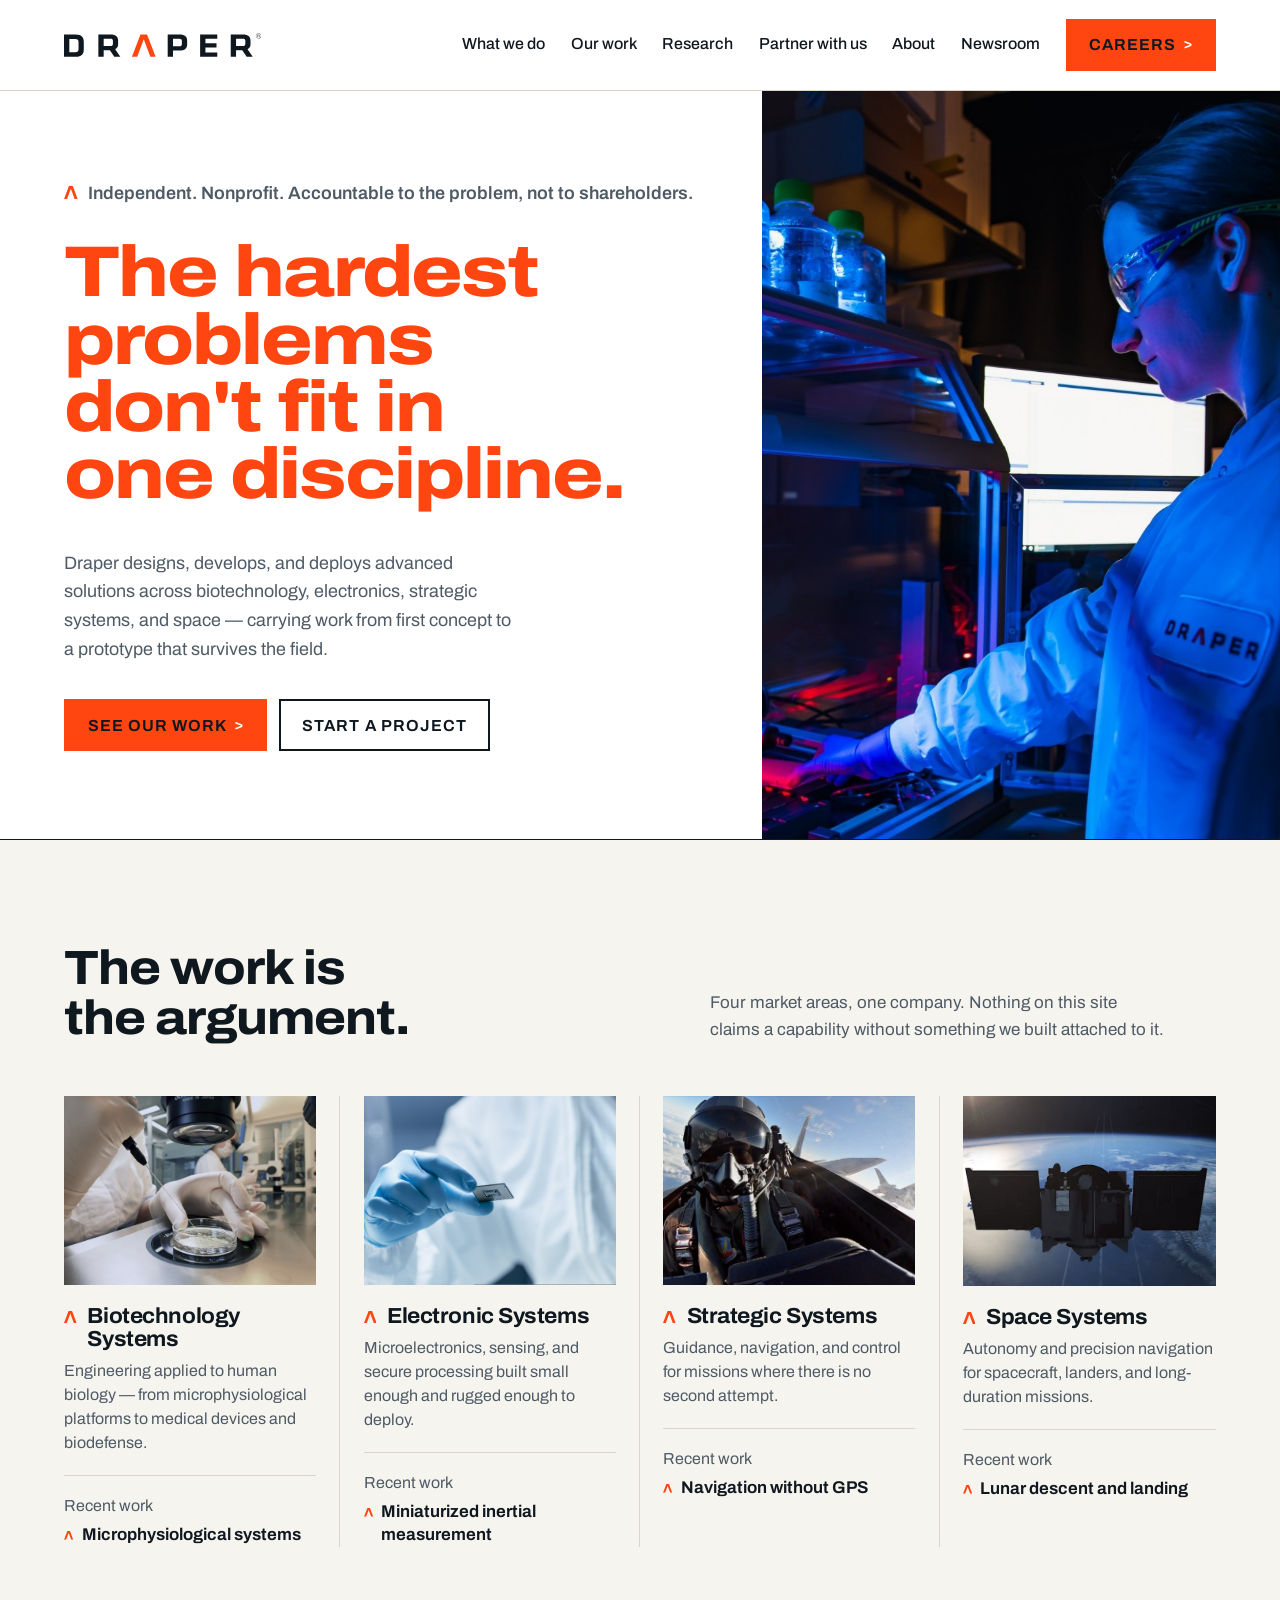
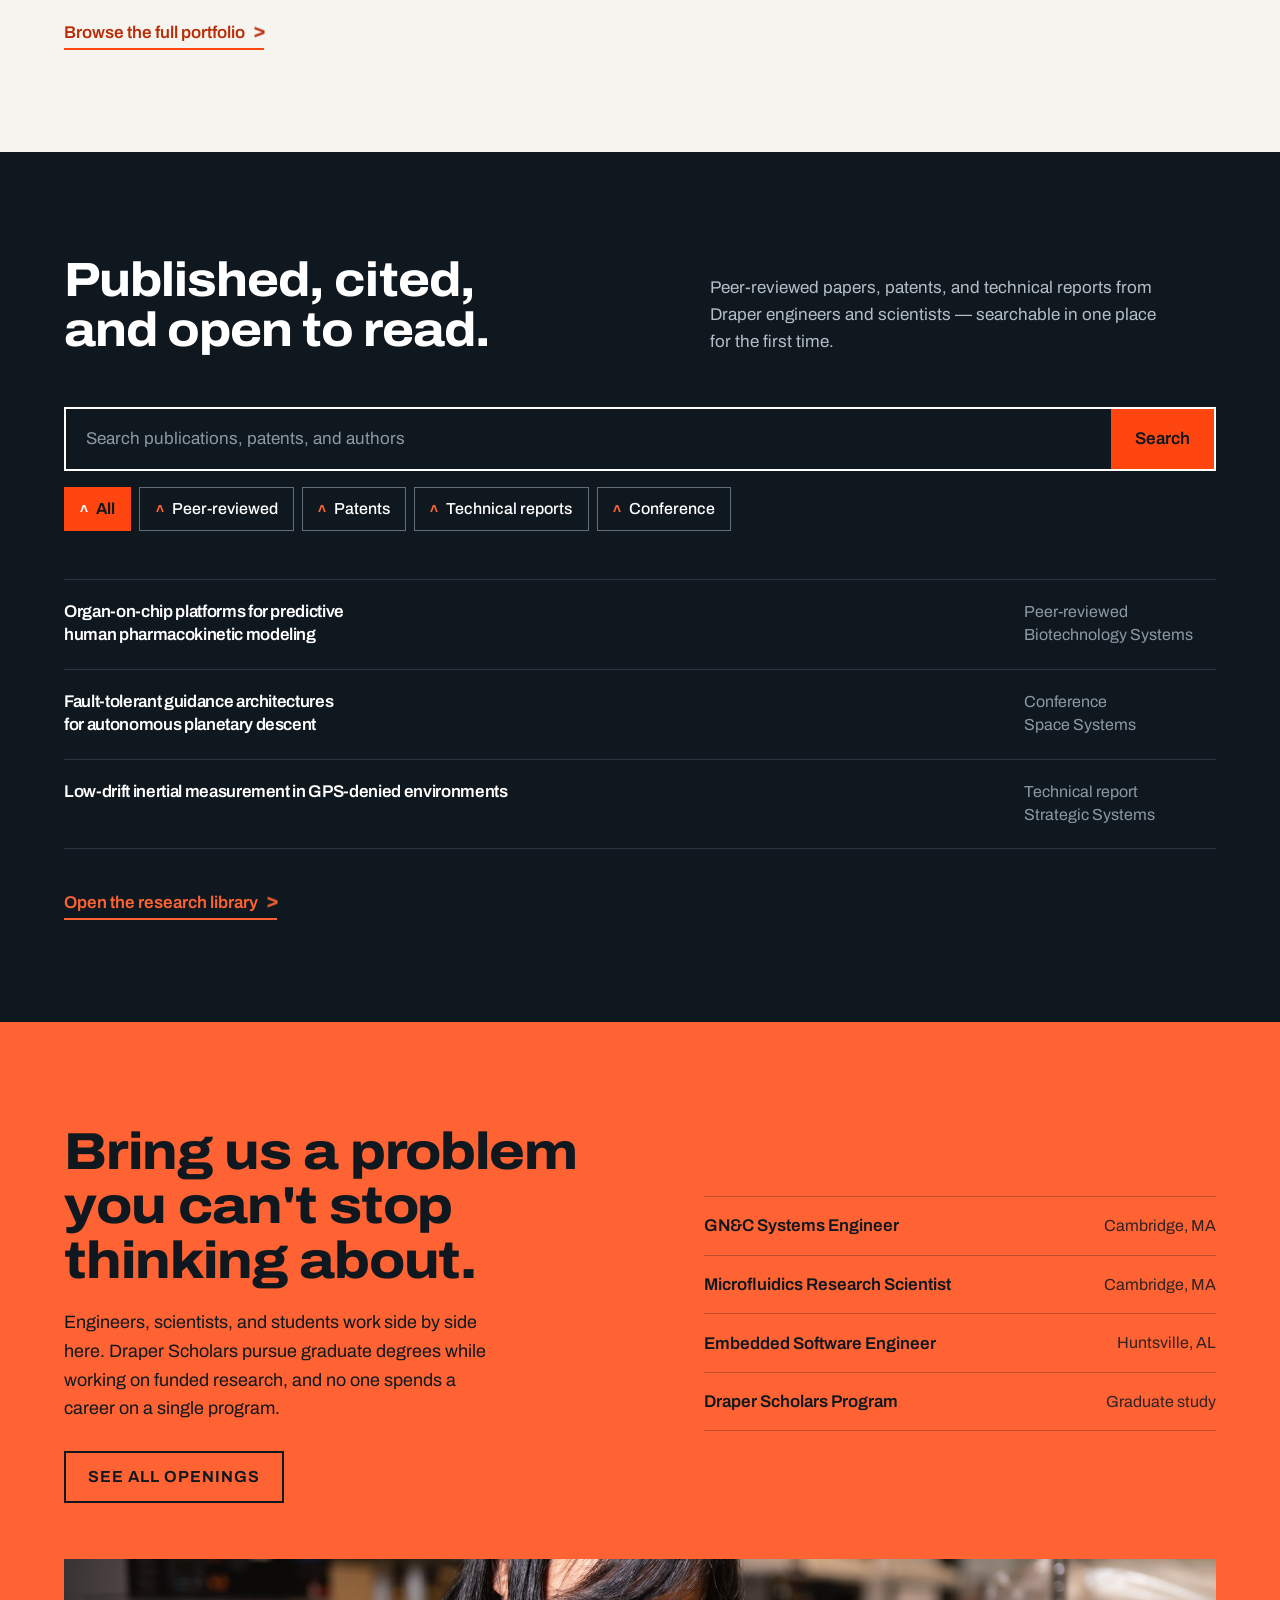
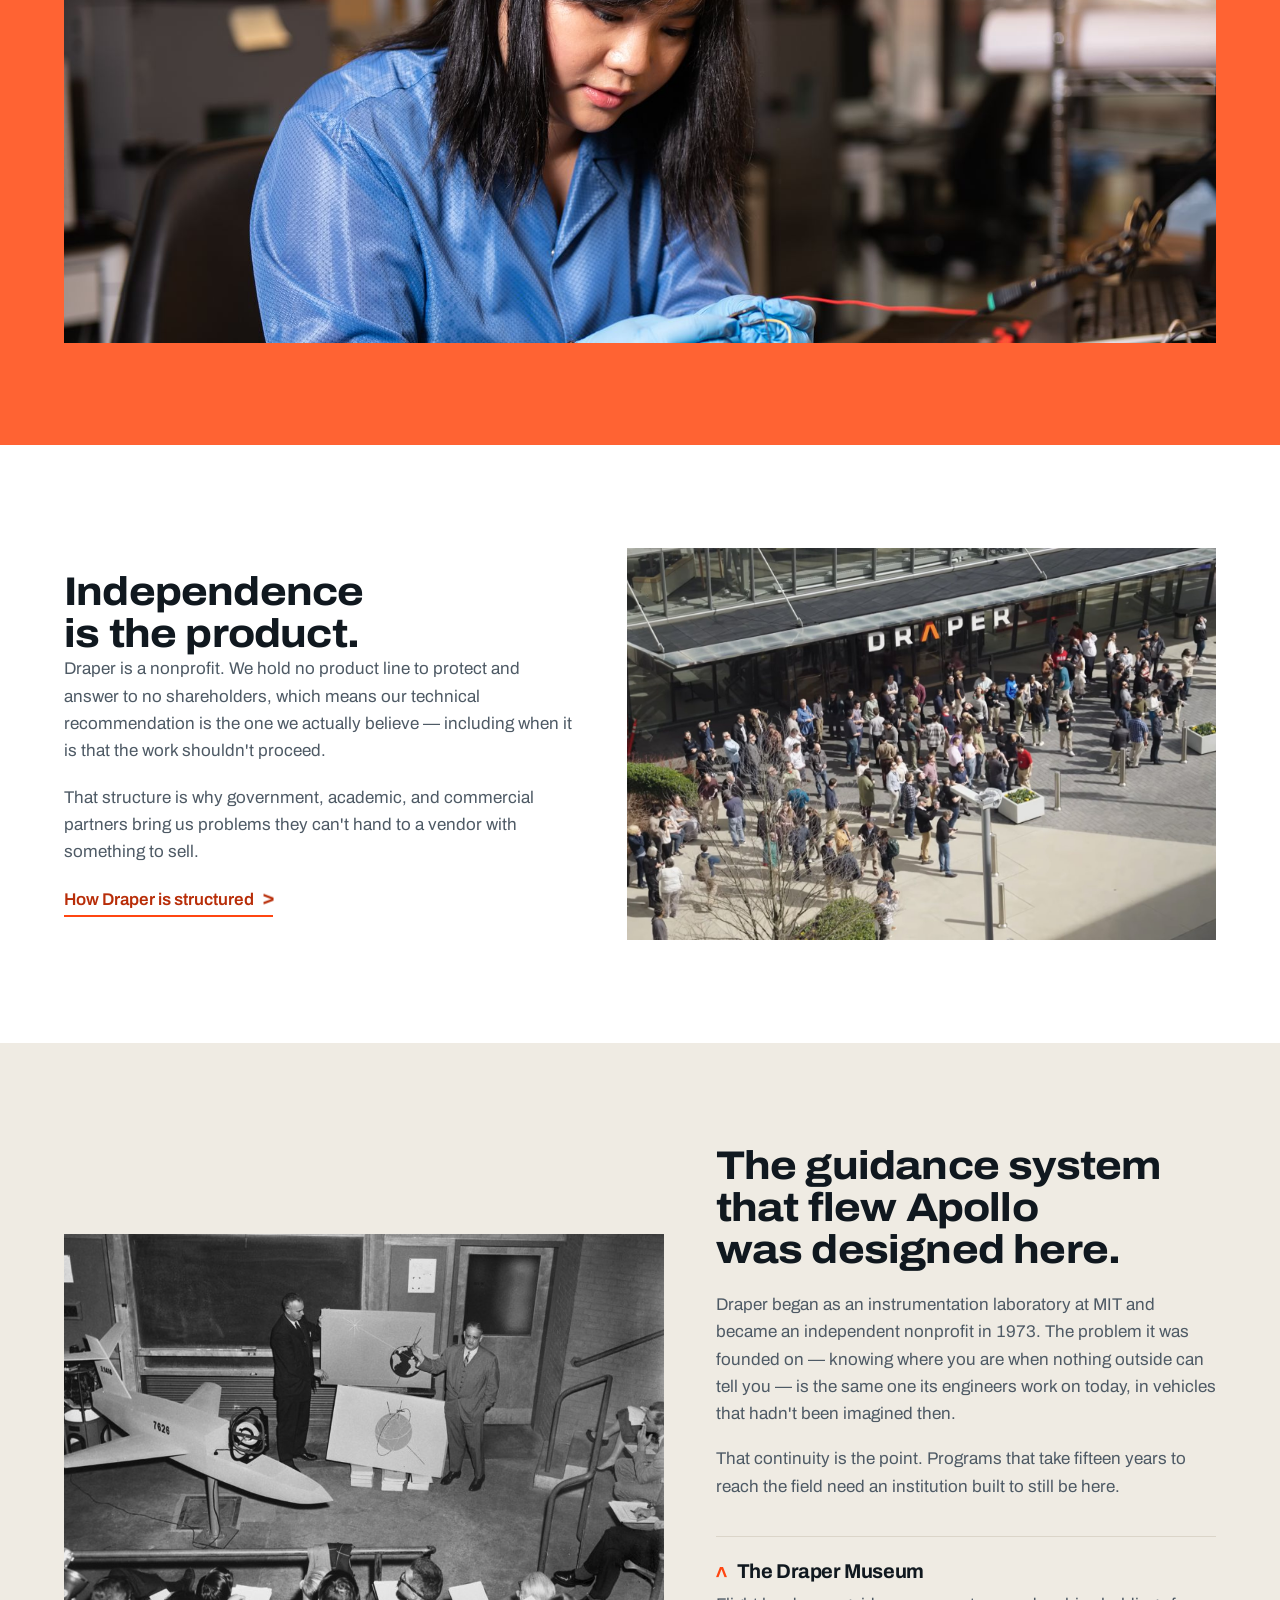
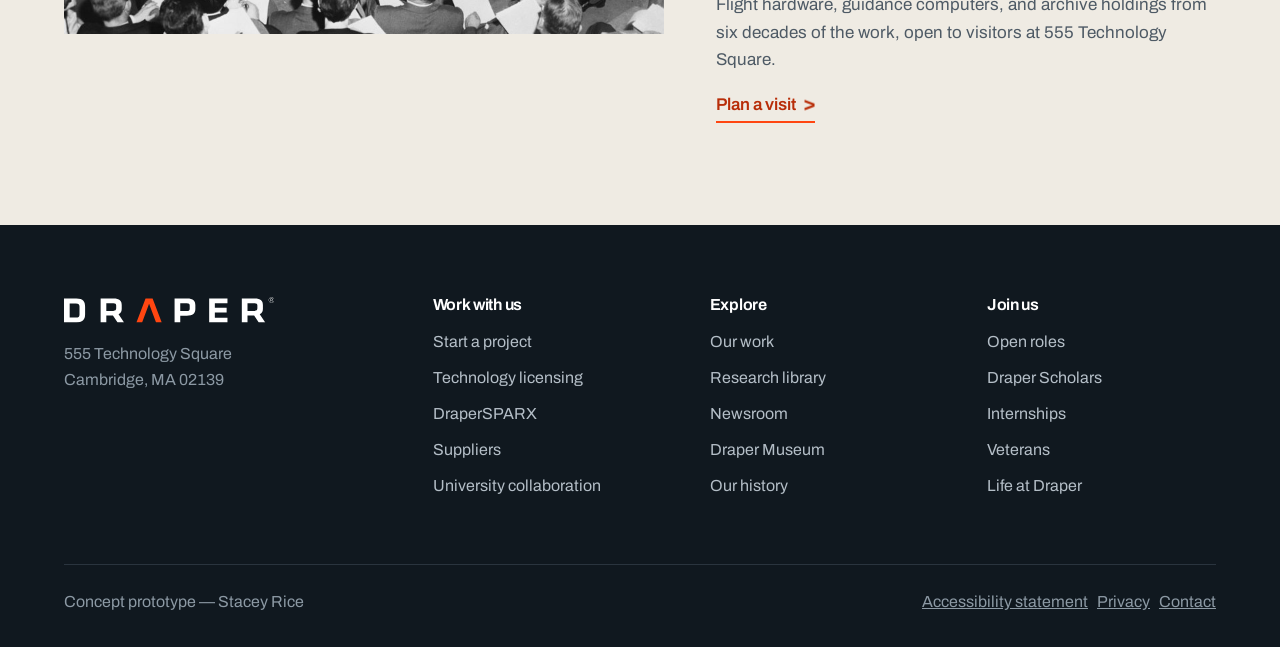
==== commit 8059766c: "Add files via upload" ====
--- a/index.html
+++ b/index.html
@@ -45,7 +45,7 @@
       <a href="#partner">Partner with us</a>
       <a href="#about">About</a>
       <a href="#news">Newsroom</a>
-      <a class="btn btn-primary" href="#careers">Careers <svg class="caret"><use href="#caret"/></svg></a>
+      <a class="btn btn-primary" href="#careers">Careers <svg class="caret" aria-hidden="true" focusable="false"><use href="#caret"/></svg></a>
     </nav>
   </div>
 </header>
@@ -58,23 +58,23 @@
 
       <div class="hero-content">
         <p class="hero-eyebrow reveal">
-          <svg class="caret"><use href="#caret"/></svg>
+          <svg class="caret" aria-hidden="true" focusable="false"><use href="#caret"/></svg>
           Independent. Nonprofit. Accountable to the problem, not to shareholders.
         </p>
         <h1 class="reveal">The hardest problems don't fit in one discipline.</h1>
         <div class="hero-body reveal">
           <p>Draper designs, develops, and deploys advanced solutions across biotechnology, electronics, strategic systems, and space — carrying work from first concept to a prototype that survives the field.</p>
           <div class="hero-actions">
-            <a class="btn btn-primary" href="#work">See our work <svg class="caret"><use href="#caret"/></svg></a>
+            <a class="btn btn-primary" href="#work">See our work <svg class="caret" aria-hidden="true" focusable="false"><use href="#caret"/></svg></a>
             <a class="btn btn-ghost" href="#partner">Start a project</a>
           </div>
         </div>
       </div>
 
       <figure class="frame hero-figure">
-        <svg class="ghost" aria-hidden="true"><use href="#caret"/></svg>
+        <svg class="ghost" aria-hidden="true" focusable="false"><use href="#caret"/></svg>
         <img src="img/hero-lab.jpg" alt="A Draper researcher operating a microfluidic instrument in the lab" onerror="this.closest('.frame').classList.add('is-empty');this.remove()">
-        <figcaption class="shotnote"><svg class="caret"><use href="#caret"/></svg>Hero — researcher at a microfluidic instrument</figcaption>
+        <figcaption class="shotnote"><svg class="caret" aria-hidden="true" focusable="false"><use href="#caret"/></svg>Hero — researcher at a microfluidic instrument</figcaption>
       </figure>
 
     </div>
@@ -90,45 +90,45 @@
 
       <div class="breadth-grid">
         <div class="area">
-          <span class="frame frame-tile"><svg class="ghost" aria-hidden="true"><use href="#caret"/></svg><img src="img/area-biotech.jpg" alt="Gloved hands using a micromanipulator over a petri dish in a Draper lab" onerror="this.closest('.frame').classList.add('is-empty');this.remove()"><span class="shotnote"><svg class="caret"><use href="#caret"/></svg>Microfluidic device, macro</span></span>
-          <h2><a href="#work"><svg class="caret"><use href="#caret"/></svg>Biotechnology Systems</a></h2>
+          <span class="frame frame-tile"><svg class="ghost" aria-hidden="true" focusable="false"><use href="#caret"/></svg><img src="img/area-biotech.jpg" alt="Gloved hands using a micromanipulator over a petri dish in a Draper lab" onerror="this.closest('.frame').classList.add('is-empty');this.remove()"><span class="shotnote"><svg class="caret" aria-hidden="true" focusable="false"><use href="#caret"/></svg>Microfluidic device, macro</span></span>
+          <h2><a href="#work"><svg class="caret" aria-hidden="true" focusable="false"><use href="#caret"/></svg>Biotechnology Systems</a></h2>
           <p>Engineering applied to human biology — from microphysiological platforms to medical devices and biodefense.</p>
           <a class="proof" href="#work">
             <span class="proof-label">Recent work</span>
-            <span class="proof-title"><svg class="caret"><use href="#caret"/></svg>Microphysiological systems</span>
+            <span class="proof-title"><svg class="caret" aria-hidden="true" focusable="false"><use href="#caret"/></svg>Microphysiological systems</span>
           </a>
         </div>
         <div class="area">
-          <span class="frame frame-tile"><svg class="ghost" aria-hidden="true"><use href="#caret"/></svg><img src="img/area-electronics.jpg" alt="A gloved hand holding a microchip in a cleanroom" onerror="this.closest('.frame').classList.add('is-empty');this.remove()"><span class="shotnote"><svg class="caret"><use href="#caret"/></svg>Wafer handling, cleanroom</span></span>
-          <h2><a href="#work"><svg class="caret"><use href="#caret"/></svg>Electronic Systems</a></h2>
+          <span class="frame frame-tile"><svg class="ghost" aria-hidden="true" focusable="false"><use href="#caret"/></svg><img src="img/area-electronics.jpg" alt="A gloved hand holding a microchip in a cleanroom" onerror="this.closest('.frame').classList.add('is-empty');this.remove()"><span class="shotnote"><svg class="caret" aria-hidden="true" focusable="false"><use href="#caret"/></svg>Wafer handling, cleanroom</span></span>
+          <h2><a href="#work"><svg class="caret" aria-hidden="true" focusable="false"><use href="#caret"/></svg>Electronic Systems</a></h2>
           <p>Microelectronics, sensing, and secure processing built small enough and rugged enough to deploy.</p>
           <a class="proof" href="#work">
             <span class="proof-label">Recent work</span>
-            <span class="proof-title"><svg class="caret"><use href="#caret"/></svg>Miniaturized inertial measurement</span>
+            <span class="proof-title"><svg class="caret" aria-hidden="true" focusable="false"><use href="#caret"/></svg>Miniaturized inertial measurement</span>
           </a>
         </div>
         <div class="area">
-          <span class="frame frame-tile"><svg class="ghost" aria-hidden="true"><use href="#caret"/></svg><img src="img/area-strategic.jpg" alt="A pilot in a fighter cockpit with a wingman aircraft alongside" onerror="this.closest('.frame').classList.add('is-empty');this.remove()"><span class="shotnote"><svg class="caret"><use href="#caret"/></svg>Cockpit, aircraft in formation</span></span>
-          <h2><a href="capability.html"><svg class="caret"><use href="#caret"/></svg>Strategic Systems</a></h2>
+          <span class="frame frame-tile"><svg class="ghost" aria-hidden="true" focusable="false"><use href="#caret"/></svg><img src="img/area-strategic.jpg" alt="A pilot in a fighter cockpit with a wingman aircraft alongside" onerror="this.closest('.frame').classList.add('is-empty');this.remove()"><span class="shotnote"><svg class="caret" aria-hidden="true" focusable="false"><use href="#caret"/></svg>Cockpit, aircraft in formation</span></span>
+          <h2><a href="capability.html"><svg class="caret" aria-hidden="true" focusable="false"><use href="#caret"/></svg>Strategic Systems</a></h2>
           <p>Guidance, navigation, and control for missions where there is no second attempt.</p>
           <a class="proof" href="capability.html">
             <span class="proof-label">Recent work</span>
-            <span class="proof-title"><svg class="caret"><use href="#caret"/></svg>Navigation without GPS</span>
+            <span class="proof-title"><svg class="caret" aria-hidden="true" focusable="false"><use href="#caret"/></svg>Navigation without GPS</span>
           </a>
         </div>
         <div class="area">
-          <span class="frame frame-tile"><svg class="ghost" aria-hidden="true"><use href="#caret"/></svg><img src="img/area-space.jpg" alt="A spacecraft with deployed solar arrays in orbit above Earth" onerror="this.closest('.frame').classList.add('is-empty');this.remove()"><span class="shotnote"><svg class="caret"><use href="#caret"/></svg>Spacecraft component, clean tent</span></span>
-          <h2><a href="#work"><svg class="caret"><use href="#caret"/></svg>Space Systems</a></h2>
+          <span class="frame frame-tile"><svg class="ghost" aria-hidden="true" focusable="false"><use href="#caret"/></svg><img src="img/area-space.jpg" alt="A spacecraft with deployed solar arrays in orbit above Earth" onerror="this.closest('.frame').classList.add('is-empty');this.remove()"><span class="shotnote"><svg class="caret" aria-hidden="true" focusable="false"><use href="#caret"/></svg>Spacecraft component, clean tent</span></span>
+          <h2><a href="#work"><svg class="caret" aria-hidden="true" focusable="false"><use href="#caret"/></svg>Space Systems</a></h2>
           <p>Autonomy and precision navigation for spacecraft, landers, and long-duration missions.</p>
           <a class="proof" href="#work">
             <span class="proof-label">Recent work</span>
-            <span class="proof-title"><svg class="caret"><use href="#caret"/></svg>Lunar descent and landing</span>
+            <span class="proof-title"><svg class="caret" aria-hidden="true" focusable="false"><use href="#caret"/></svg>Lunar descent and landing</span>
           </a>
         </div>
       </div>
 
       <p class="more" id="work">
-        <a class="textlink" href="#work">Browse the full portfolio <svg class="caret"><use href="#caret"/></svg></a>
+        <a class="textlink" href="#work">Browse the full portfolio <svg class="caret" aria-hidden="true" focusable="false"><use href="#caret"/></svg></a>
       </p>
     </div>
   </section>
@@ -148,11 +148,11 @@
       </div>
 
       <div class="facets" role="group" aria-label="Filter by type">
-        <button class="facet" type="button" aria-pressed="true"><svg class="caret"><use href="#caret"/></svg> All</button>
-        <button class="facet" type="button" aria-pressed="false"><svg class="caret"><use href="#caret"/></svg> Peer-reviewed</button>
-        <button class="facet" type="button" aria-pressed="false"><svg class="caret"><use href="#caret"/></svg> Patents</button>
-        <button class="facet" type="button" aria-pressed="false"><svg class="caret"><use href="#caret"/></svg> Technical reports</button>
-        <button class="facet" type="button" aria-pressed="false"><svg class="caret"><use href="#caret"/></svg> Conference</button>
+        <button class="facet" type="button" aria-pressed="true"><svg class="caret" aria-hidden="true" focusable="false"><use href="#caret"/></svg> All</button>
+        <button class="facet" type="button" aria-pressed="false"><svg class="caret" aria-hidden="true" focusable="false"><use href="#caret"/></svg> Peer-reviewed</button>
+        <button class="facet" type="button" aria-pressed="false"><svg class="caret" aria-hidden="true" focusable="false"><use href="#caret"/></svg> Patents</button>
+        <button class="facet" type="button" aria-pressed="false"><svg class="caret" aria-hidden="true" focusable="false"><use href="#caret"/></svg> Technical reports</button>
+        <button class="facet" type="button" aria-pressed="false"><svg class="caret" aria-hidden="true" focusable="false"><use href="#caret"/></svg> Conference</button>
       </div>
 
       <ul class="papers">
@@ -173,7 +173,7 @@
       <p class="more">
         <a class="textlink" href="#research">
           Open the research library
-          <svg class="caret"><use href="#caret"/></svg>
+          <svg class="caret" aria-hidden="true" focusable="false"><use href="#caret"/></svg>
         </a>
       </p>
     </div>
@@ -199,7 +199,7 @@
         </ul>
       </div>
 
-      <figure class="frame frame-band"><svg class="ghost" aria-hidden="true"><use href="#caret"/></svg><img src="img/careers-bench.jpg" alt="A Draper engineer probing a wired assembly at an electronics bench" onerror="this.closest('.frame').classList.add('is-empty');this.remove()"><figcaption class="shotnote"><svg class="caret"><use href="#caret"/></svg>Engineer at an electronics bench</figcaption></figure>
+      <figure class="frame frame-band"><svg class="ghost" aria-hidden="true" focusable="false"><use href="#caret"/></svg><img src="img/careers-bench.jpg" alt="A Draper engineer probing a wired assembly at an electronics bench" onerror="this.closest('.frame').classList.add('is-empty');this.remove()"><figcaption class="shotnote"><svg class="caret" aria-hidden="true" focusable="false"><use href="#caret"/></svg>Engineer at an electronics bench</figcaption></figure>
     </div>
   </section>
 
@@ -213,11 +213,11 @@
           <p>That structure is why government, academic, and commercial partners bring us problems they can't hand to a vendor with something to sell.</p>
           <a class="textlink" href="#about">
             How Draper is structured
-            <svg class="caret"><use href="#caret"/></svg>
-          </a>
-        </div>
-
-        <figure class="frame frame-story" style="margin:0"><svg class="ghost" aria-hidden="true"><use href="#caret"/></svg><img src="img/about-people.jpg" alt="Draper employees gathered outside the Cambridge headquarters beneath the wordmark" onerror="this.closest('.frame').classList.add('is-empty');this.remove()"><figcaption class="shotnote"><svg class="caret"><use href="#caret"/></svg>Employees outside 555 Technology Square</figcaption></figure>
+            <svg class="caret" aria-hidden="true" focusable="false"><use href="#caret"/></svg>
+          </a>
+        </div>
+
+        <figure class="frame frame-story" style="margin:0"><svg class="ghost" aria-hidden="true" focusable="false"><use href="#caret"/></svg><img src="img/about-people.jpg" alt="Draper employees gathered outside the Cambridge headquarters beneath the wordmark" onerror="this.closest('.frame').classList.add('is-empty');this.remove()"><figcaption class="shotnote"><svg class="caret" aria-hidden="true" focusable="false"><use href="#caret"/></svg>Employees outside 555 Technology Square</figcaption></figure>
       </div>
     </div>
   </section>
@@ -226,15 +226,15 @@
   <section class="section section-tint" id="heritage">
     <div class="wrap">
       <div class="heritage">
-        <figure class="frame frame-museum" style="margin:0"><svg class="ghost" aria-hidden="true"><use href="#caret"/></svg><img src="img/heritage-lecture.jpg" alt="Two men presenting orbital diagrams and an aircraft model to a seated audience in the 1950s" onerror="this.closest('.frame').classList.add('is-empty');this.remove()"><figcaption class="shotnote"><svg class="caret"><use href="#caret"/></svg>Archive — instrumentation lecture, 1950s</figcaption></figure>
+        <figure class="frame frame-museum" style="margin:0"><svg class="ghost" aria-hidden="true" focusable="false"><use href="#caret"/></svg><img src="img/heritage-lecture.jpg" alt="Two men presenting orbital diagrams and an aircraft model to a seated audience in the 1950s" onerror="this.closest('.frame').classList.add('is-empty');this.remove()"><figcaption class="shotnote"><svg class="caret" aria-hidden="true" focusable="false"><use href="#caret"/></svg>Archive — instrumentation lecture, 1950s</figcaption></figure>
         <div>
           <h2>The guidance system that flew Apollo was designed here.</h2>
           <p>Draper began as an instrumentation laboratory at MIT and became an independent nonprofit in 1973. The problem it was founded on — knowing where you are when nothing outside can tell you — is the same one its engineers work on today, in vehicles that hadn't been imagined then.</p>
           <p>That continuity is the point. Programs that take fifteen years to reach the field need an institution built to still be here.</p>
           <div class="museum">
-            <h3><svg class="caret"><use href="#caret"/></svg>The Draper Museum</h3>
+            <h3><svg class="caret" aria-hidden="true" focusable="false"><use href="#caret"/></svg>The Draper Museum</h3>
             <p>Flight hardware, guidance computers, and archive holdings from six decades of the work, open to visitors at 555 Technology Square.</p>
-            <a class="textlink" href="#heritage">Plan a visit <svg class="caret"><use href="#caret"/></svg></a>
+            <a class="textlink" href="#heritage">Plan a visit <svg class="caret" aria-hidden="true" focusable="false"><use href="#caret"/></svg></a>
           </div>
         </div>
       </div>
--- a/draper.css
+++ b/draper.css
@@ -54,9 +54,11 @@
 a{color:inherit}
 :focus-visible{
   outline:3px solid var(--orange);
-    outline-offset:3px;
-    border-radius:1px;
-}
+  outline-offset:3px;
+  border-radius:1px;
+}
+/* Orange ring is 1.15:1 on the tertiary band — ink reads 6.04:1 there */
+.section-orange :focus-visible{outline-color:var(--ink)}
 .skip{
   position:absolute;left:var(--gutter);top:-6rem;z-index:99;
     background:var(--ink);color:var(--paper);
@@ -71,7 +73,7 @@
   max-width:82rem;margin:0 auto;
     padding-inline:var(--gutter);
 }
-.frame{position:relative;overflow:hidden;background:var(--ink);display:block;aspect-ratio:3/2}
+.frame{position:relative;overflow:hidden;background:var(--ink);display:block;min-height:6rem}
 .frame::before{
   content:"";position:absolute;inset:0;background:linear-gradient(148deg,#0B1218 0%,#1C2833 58%,#3A2419 100%)
 }
@@ -144,7 +146,7 @@
 .menu-btn{
   display:none;align-items:center;justify-content:center;
     width:44px;height:44px;padding:0;
-    background:none;border:1px solid var(--rule);
+    background:none;border:1px solid var(--ink-mute);
     color:var(--ink);cursor:pointer;
 }
 .menu-btn svg{width:20px;height:14px;fill:currentColor}
@@ -270,7 +272,7 @@
 .facet{
   font:inherit;font-size:1rem;font-variation-settings:'wght' 500;
     background:transparent;color:var(--paper);
-    border:1px solid #3B4650;padding:.5rem .95rem;min-height:44px;cursor:pointer;
+    border:1px solid #626E7A;padding:.5rem .95rem;min-height:44px;cursor:pointer;
 }
 .facet{display:inline-flex;align-items:center;gap:.5em}
 .facet .caret{color:var(--orange-3);width:.5em;height:.47em}
@@ -314,7 +316,7 @@
     padding:.95rem 0;text-decoration:none;
     font-variation-settings:'wght' 600;
 }
-.roles .where{font-variation-settings:'wght' 400;font-size:1rem;opacity:.75}
+.roles .where{font-variation-settings:'wght' 400;font-size:1rem;opacity:.85}
 .roles a:hover{padding-left:.5rem}
 .careers-actions{margin-top:1.75rem}
 .section-orange .btn-ghost:hover{background:var(--ink);color:var(--orange)}
@@ -439,11 +441,9 @@
     padding:1rem 0;border-bottom:2px solid transparent;
 }
 .subnav a:hover{color:var(--orange-text);border-bottom-color:var(--orange)}
-.section h2{
-  font-variation-settings:'wdth' 110,'wght' 750;
+.page-capability .section h2{font-variation-settings:'wdth' 110,'wght' 750;
     font-size:clamp(1.625rem,3.4vw,2.5rem);
-    max-width:20ch;margin-bottom:clamp(1.5rem,3vw,2.25rem);
-}
+    max-width:20ch;margin-bottom:clamp(1.5rem,3vw,2.25rem);}
 .prose p{max-width:var(--measure);margin-bottom:1.15rem;color:var(--ink-mute)}
 .prose p:last-child{margin-bottom:0}
 .approach{border-top:1px solid var(--rule)}
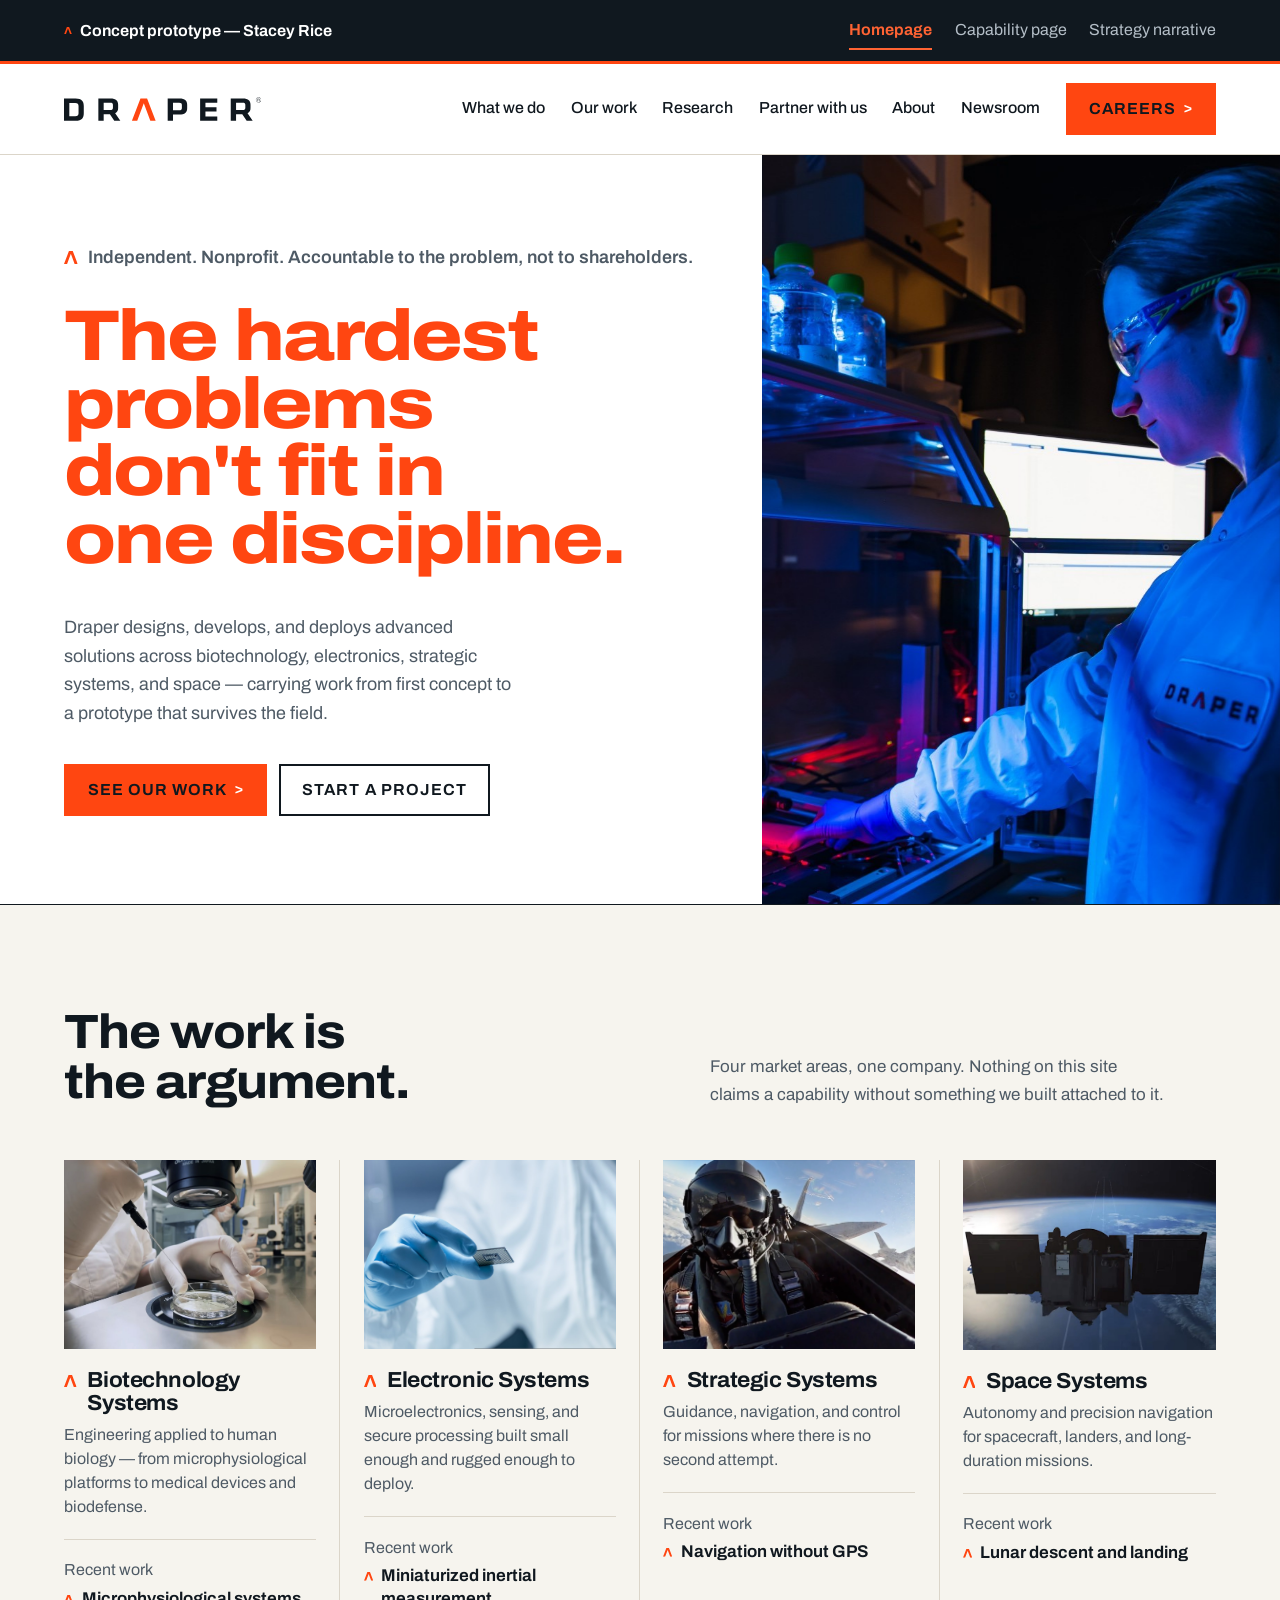
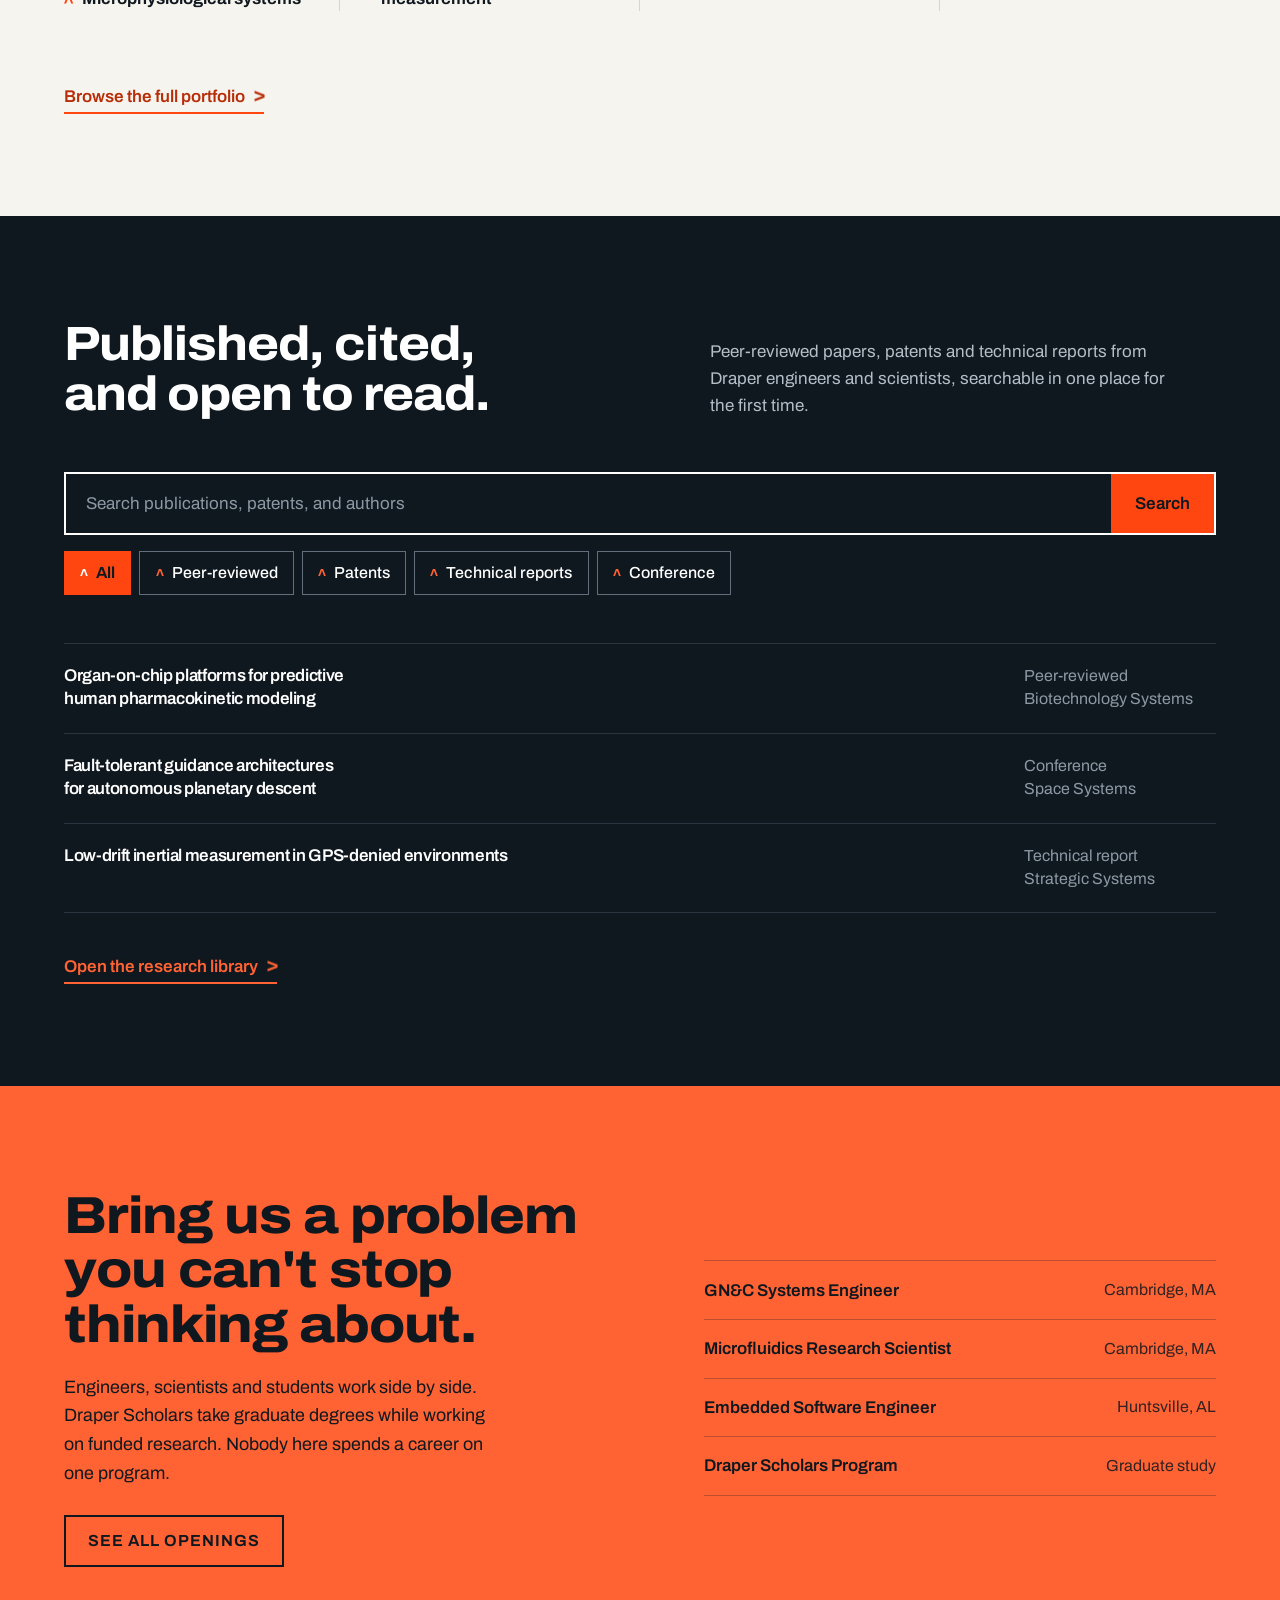
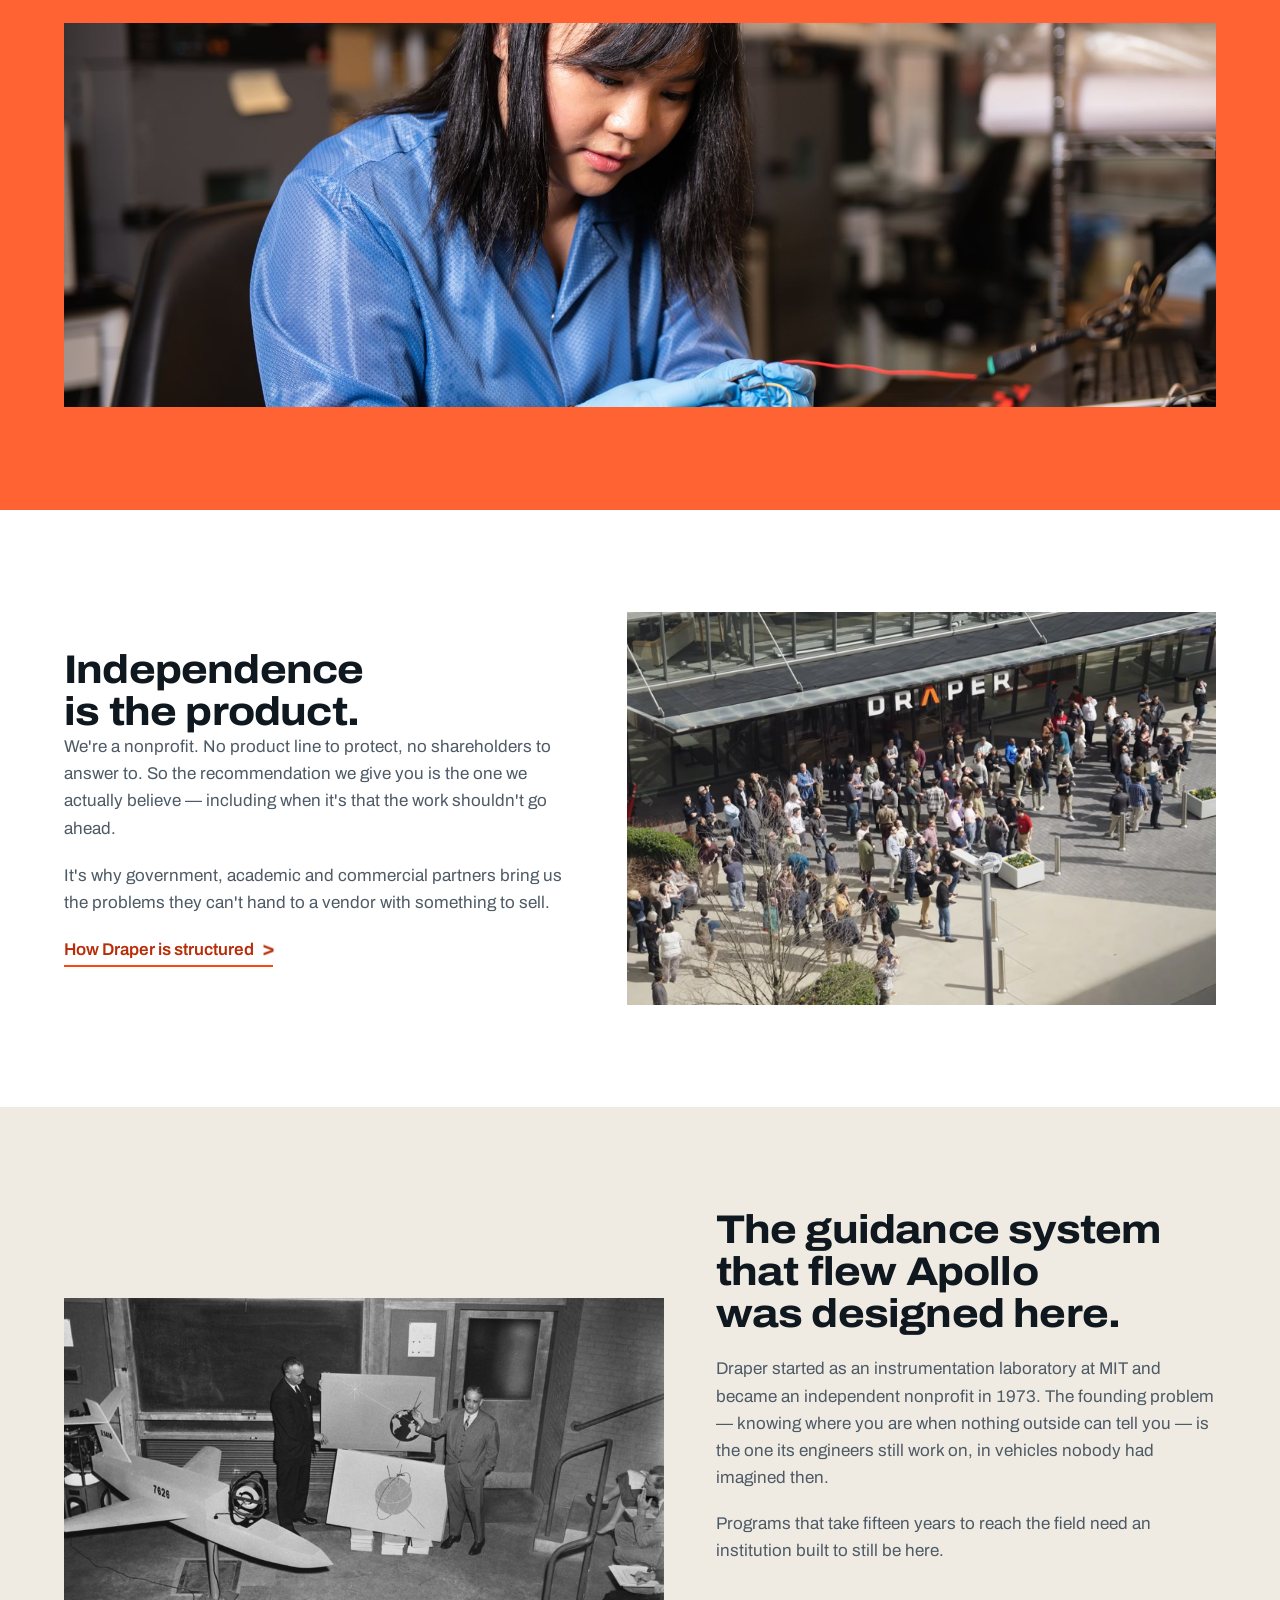
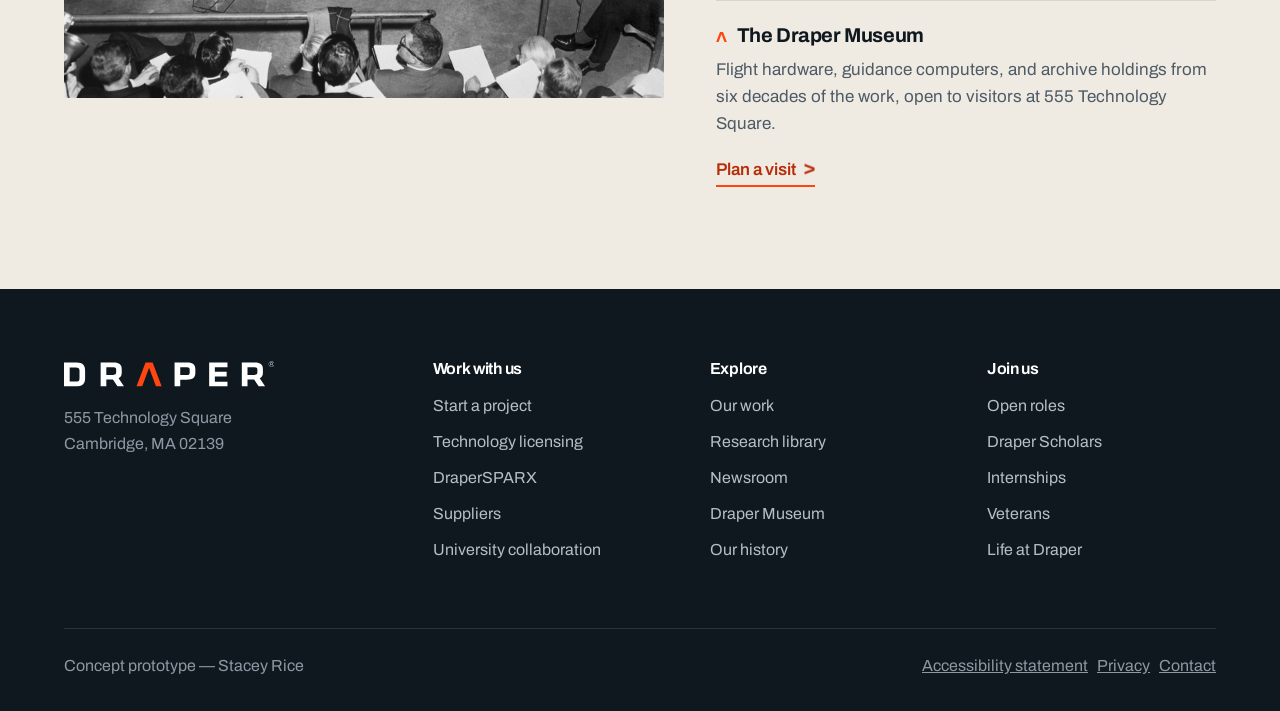
==== commit b8f2a8da: "Add files via upload" ====
--- a/index.html
+++ b/index.html
@@ -26,6 +26,13 @@
   </symbol>
 </svg>
 
+<nav class="protobar" aria-label="Prototype">
+  <div class="wrap">
+    <span class="protobar-label"><svg class="caret" aria-hidden="true" focusable="false"><use href="#caret"/></svg> Concept prototype — Stacey Rice</span>
+    <ul><li><a href="index.html" aria-current="page">Homepage</a></li><li><a href="capability.html">Capability page</a></li><li><a href="strategy.html">Strategy narrative</a></li></ul>
+  </div>
+</nav>
+
 <a class="skip" href="#main">Skip to main content</a>
 
 <header class="masthead">
@@ -138,7 +145,7 @@
     <div class="wrap">
       <div class="section-head">
         <h2>Published, cited, and open to read.</h2>
-        <p>Peer-reviewed papers, patents, and technical reports from Draper engineers and scientists — searchable in one place for the first time.</p>
+        <p>Peer-reviewed papers, patents and technical reports from Draper engineers and scientists, searchable in one place for the first time.</p>
       </div>
 
       <div class="finder" role="search">
@@ -185,7 +192,7 @@
       <div class="careers-grid">
         <div>
           <h2>Bring us a problem you can't stop thinking about.</h2>
-          <p>Engineers, scientists, and students work side by side here. Draper Scholars pursue graduate degrees while working on funded research, and no one spends a career on a single program.</p>
+          <p>Engineers, scientists and students work side by side. Draper Scholars take graduate degrees while working on funded research. Nobody here spends a career on one program.</p>
           <div class="careers-actions">
             <a class="btn btn-ghost" href="#careers">See all openings</a>
           </div>
@@ -209,8 +216,8 @@
       <div class="independence">
         <div>
           <h2>Independence is the product.</h2>
-          <p>Draper is a nonprofit. We hold no product line to protect and answer to no shareholders, which means our technical recommendation is the one we actually believe — including when it is that the work shouldn't proceed.</p>
-          <p>That structure is why government, academic, and commercial partners bring us problems they can't hand to a vendor with something to sell.</p>
+          <p>We're a nonprofit. No product line to protect, no shareholders to answer to. So the recommendation we give you is the one we actually believe — including when it's that the work shouldn't go ahead.</p>
+          <p>It's why government, academic and commercial partners bring us the problems they can't hand to a vendor with something to sell.</p>
           <a class="textlink" href="#about">
             How Draper is structured
             <svg class="caret" aria-hidden="true" focusable="false"><use href="#caret"/></svg>
@@ -229,8 +236,8 @@
         <figure class="frame frame-museum" style="margin:0"><svg class="ghost" aria-hidden="true" focusable="false"><use href="#caret"/></svg><img src="img/heritage-lecture.jpg" alt="Two men presenting orbital diagrams and an aircraft model to a seated audience in the 1950s" onerror="this.closest('.frame').classList.add('is-empty');this.remove()"><figcaption class="shotnote"><svg class="caret" aria-hidden="true" focusable="false"><use href="#caret"/></svg>Archive — instrumentation lecture, 1950s</figcaption></figure>
         <div>
           <h2>The guidance system that flew Apollo was designed here.</h2>
-          <p>Draper began as an instrumentation laboratory at MIT and became an independent nonprofit in 1973. The problem it was founded on — knowing where you are when nothing outside can tell you — is the same one its engineers work on today, in vehicles that hadn't been imagined then.</p>
-          <p>That continuity is the point. Programs that take fifteen years to reach the field need an institution built to still be here.</p>
+          <p>Draper started as an instrumentation laboratory at MIT and became an independent nonprofit in 1973. The founding problem — knowing where you are when nothing outside can tell you — is the one its engineers still work on, in vehicles nobody had imagined then.</p>
+          <p>Programs that take fifteen years to reach the field need an institution built to still be here.</p>
           <div class="museum">
             <h3><svg class="caret" aria-hidden="true" focusable="false"><use href="#caret"/></svg>The Draper Museum</h3>
             <p>Flight hardware, guidance computers, and archive holdings from six decades of the work, open to visitors at 555 Technology Square.</p>
--- a/draper.css
+++ b/draper.css
@@ -366,6 +366,8 @@
 
 /* --- system additions --- */
 .facets + .papers{margin-top:clamp(2rem,4vw,3rem)}
+
+.page-strategy{--section-y:clamp(3rem,6.5vw,5.5rem)}
 .page-capability{--section-y:clamp(3rem,6.5vw,5.5rem)}
 .pagehead h1{line-height:1.08}
 
@@ -510,6 +512,110 @@
 .cta p{max-width:42ch;margin-top:1rem}
 .cta-actions{display:flex;flex-wrap:wrap;gap:.75rem}
 
+
+/* ============================================================
+   PROTOTYPE NAVIGATION
+   Deliberately outside the concept: a dark utility bar that sits
+   above the Draper masthead so a reviewer can tell at a glance
+   which navigation belongs to the design and which is the harness
+   for reviewing it.
+   ============================================================ */
+.protobar{background:var(--ink);color:var(--paper);border-bottom:3px solid var(--orange)}
+.protobar .wrap{
+  display:flex;flex-wrap:wrap;align-items:center;
+  gap:.6rem clamp(1rem,3vw,2rem);
+  padding-block:.7rem;
+}
+.protobar-label{
+  display:inline-flex;align-items:center;gap:.5em;
+  font-size:1rem;font-variation-settings:'wght' 650;
+  color:var(--paper);margin-right:auto;
+}
+.protobar-label .caret{color:var(--orange);width:.5em;height:.47em}
+.protobar ul{display:flex;flex-wrap:wrap;gap:.4rem 1.4rem;list-style:none;margin:0;padding:0}
+.protobar a{
+  display:inline-block;color:#B4BEC7;text-decoration:none;font-size:1rem;
+  padding:.35rem 0;border-bottom:2px solid transparent;
+}
+.protobar a:hover{color:var(--paper);border-bottom-color:var(--paper)}
+.protobar a[aria-current="page"]{color:var(--orange-3);border-bottom-color:var(--orange-3);font-variation-settings:'wght' 650}
+.protobar :focus-visible{outline-color:var(--orange-3)}
+
+/* ============================================================
+   STRATEGY NARRATIVE (long-form editorial template)
+   ============================================================ */
+.article-head{padding-block:clamp(2.5rem,6vw,4.5rem) clamp(1.5rem,3vw,2.5rem)}
+.article-head h1{
+  font-variation-settings:'wdth' 112,'wght' 780;
+  font-size:clamp(2.25rem,5.4vw,4rem);line-height:1;letter-spacing:-.028em;
+  color:var(--orange);max-width:16ch;margin-bottom:clamp(1rem,2vw,1.5rem);
+}
+.article-standfirst{font-size:clamp(1.125rem,1.8vw,1.375rem);color:var(--ink-mute);max-width:52ch;line-height:1.5}
+.article-meta{
+  display:flex;flex-wrap:wrap;gap:.5rem 2rem;
+  margin-top:clamp(1.5rem,3vw,2.25rem);padding-top:1.25rem;
+  border-top:1px solid var(--rule);font-size:1rem;color:var(--ink-mute);
+}
+.article-meta strong{color:var(--ink);font-variation-settings:'wght' 650}
+
+.article-grid{
+  display:grid;grid-template-columns:minmax(0,15rem) minmax(0,1fr);
+  gap:clamp(2rem,5vw,4.5rem);
+  padding-bottom:clamp(3.5rem,7vw,6rem);
+}
+.toc{position:sticky;top:1.5rem;align-self:start}
+.toc h2{font-size:1rem;font-variation-settings:'wght' 650;color:var(--ink-mute);margin-bottom:.9rem}
+.toc ol{list-style:none;margin:0;padding:0;counter-reset:toc}
+.toc li{border-top:1px solid var(--rule)}
+.toc a{display:block;padding:.55rem 0;text-decoration:none;font-size:1rem;line-height:1.35;color:var(--ink)}
+.toc a:hover{color:var(--orange-text)}
+
+.prose-body{max-width:68ch}
+.prose-body h2{
+  font-variation-settings:'wdth' 108,'wght' 750;
+  font-size:clamp(1.5rem,2.8vw,2.125rem);line-height:1.15;letter-spacing:-.02em;
+  margin:clamp(2.5rem,5vw,3.5rem) 0 1rem;padding-top:1.1rem;
+  border-top:2px solid var(--ink);scroll-margin-top:1.5rem;
+}
+.prose-body h2:first-child{margin-top:0}
+.prose-body h3{
+  font-variation-settings:'wght' 700;font-size:clamp(1.0625rem,1.6vw,1.25rem);
+  margin:2rem 0 .6rem;
+}
+.prose-body p{margin-bottom:1.1rem;color:var(--ink-mute)}
+.prose-body strong{color:var(--ink);font-variation-settings:'wght' 650}
+.prose-body em{color:var(--ink-mute)}
+.prose-body a{color:var(--orange-text);text-decoration:underline;text-underline-offset:2px}
+.prose-body a:hover{color:var(--ink)}
+.prose-body ul,.prose-body ol{margin:0 0 1.25rem;padding-left:1.35rem;color:var(--ink-mute)}
+.prose-body li{margin-bottom:.55rem}
+.prose-body li::marker{color:var(--orange)}
+.prose-body code{
+  font-family:ui-monospace,"SFMono-Regular",Menlo,Consolas,monospace;
+  font-size:.92em;background:var(--paper-3);padding:.1em .35em;color:var(--ink);
+}
+.prose-body hr{display:none}
+.prose-body blockquote{
+  margin:2rem 0;padding:1.35rem 1.5rem;background:var(--paper-3);
+  border-left:6px solid var(--orange);
+}
+.prose-body blockquote h3{margin:0;font-size:clamp(1.375rem,2.6vw,1.875rem);
+  font-variation-settings:'wdth' 106,'wght' 750;color:var(--ink)}
+.prose-body blockquote p{margin:0}
+.prose-body table{
+  width:100%;border-collapse:collapse;margin:1.5rem 0 1.75rem;font-size:1rem;
+}
+.prose-body th{
+  text-align:left;vertical-align:bottom;color:var(--ink);
+  font-variation-settings:'wght' 650;
+  border-bottom:2px solid var(--ink);padding:.6rem .9rem .6rem 0;
+}
+.prose-body td{
+  vertical-align:top;color:var(--ink-mute);
+  border-bottom:1px solid var(--rule);padding:.7rem .9rem .7rem 0;
+}
+.prose-body tbody tr:hover{background:var(--paper-3)}
+
 /* ============================================================
    RESPONSIVE + MOTION
    ============================================================ */
@@ -531,6 +637,10 @@
   .entry-market{padding-top:0}
 }
 @media (max-width:980px){
+  .article-grid{grid-template-columns:minmax(0,1fr)}
+  .toc{position:static}
+  .toc ol{columns:2;column-gap:2rem}
+
   .nav{
     display:none;position:absolute;top:100%;left:0;right:0;
         flex-direction:column;align-items:stretch;gap:0;
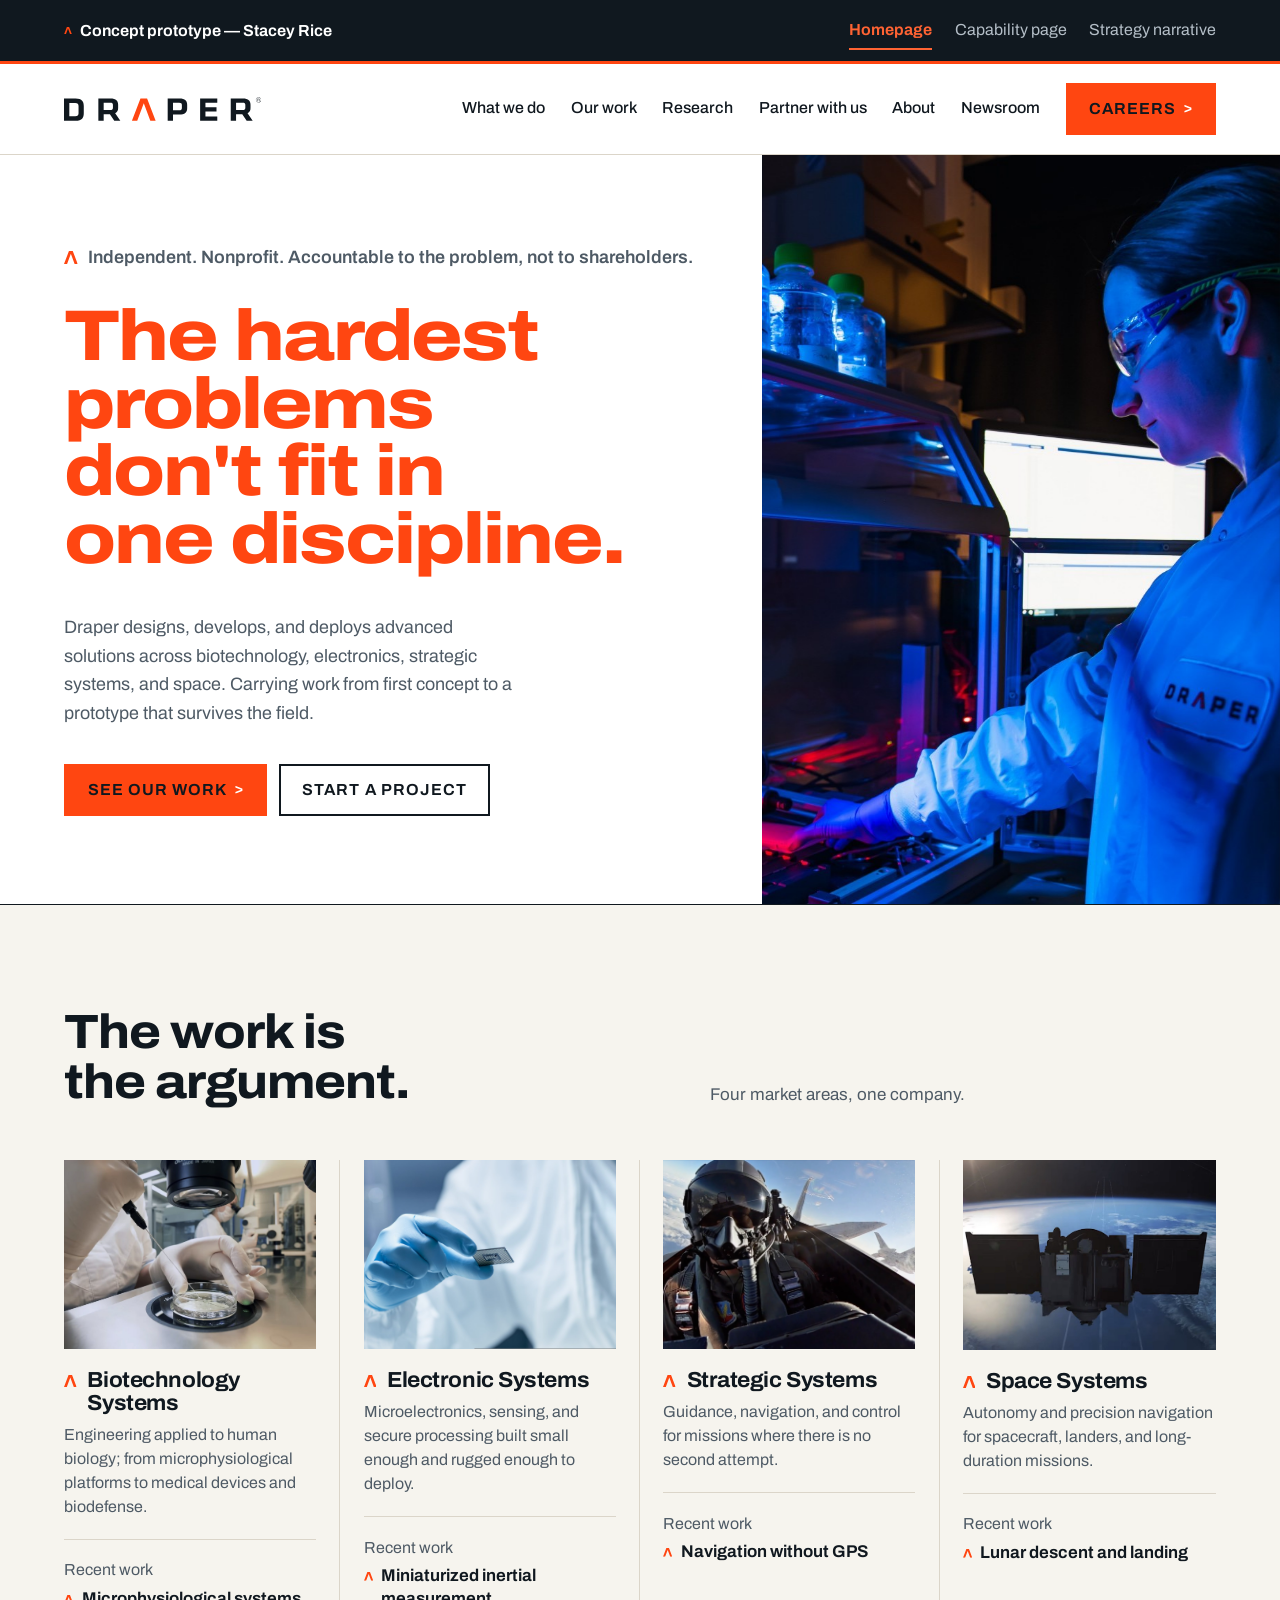
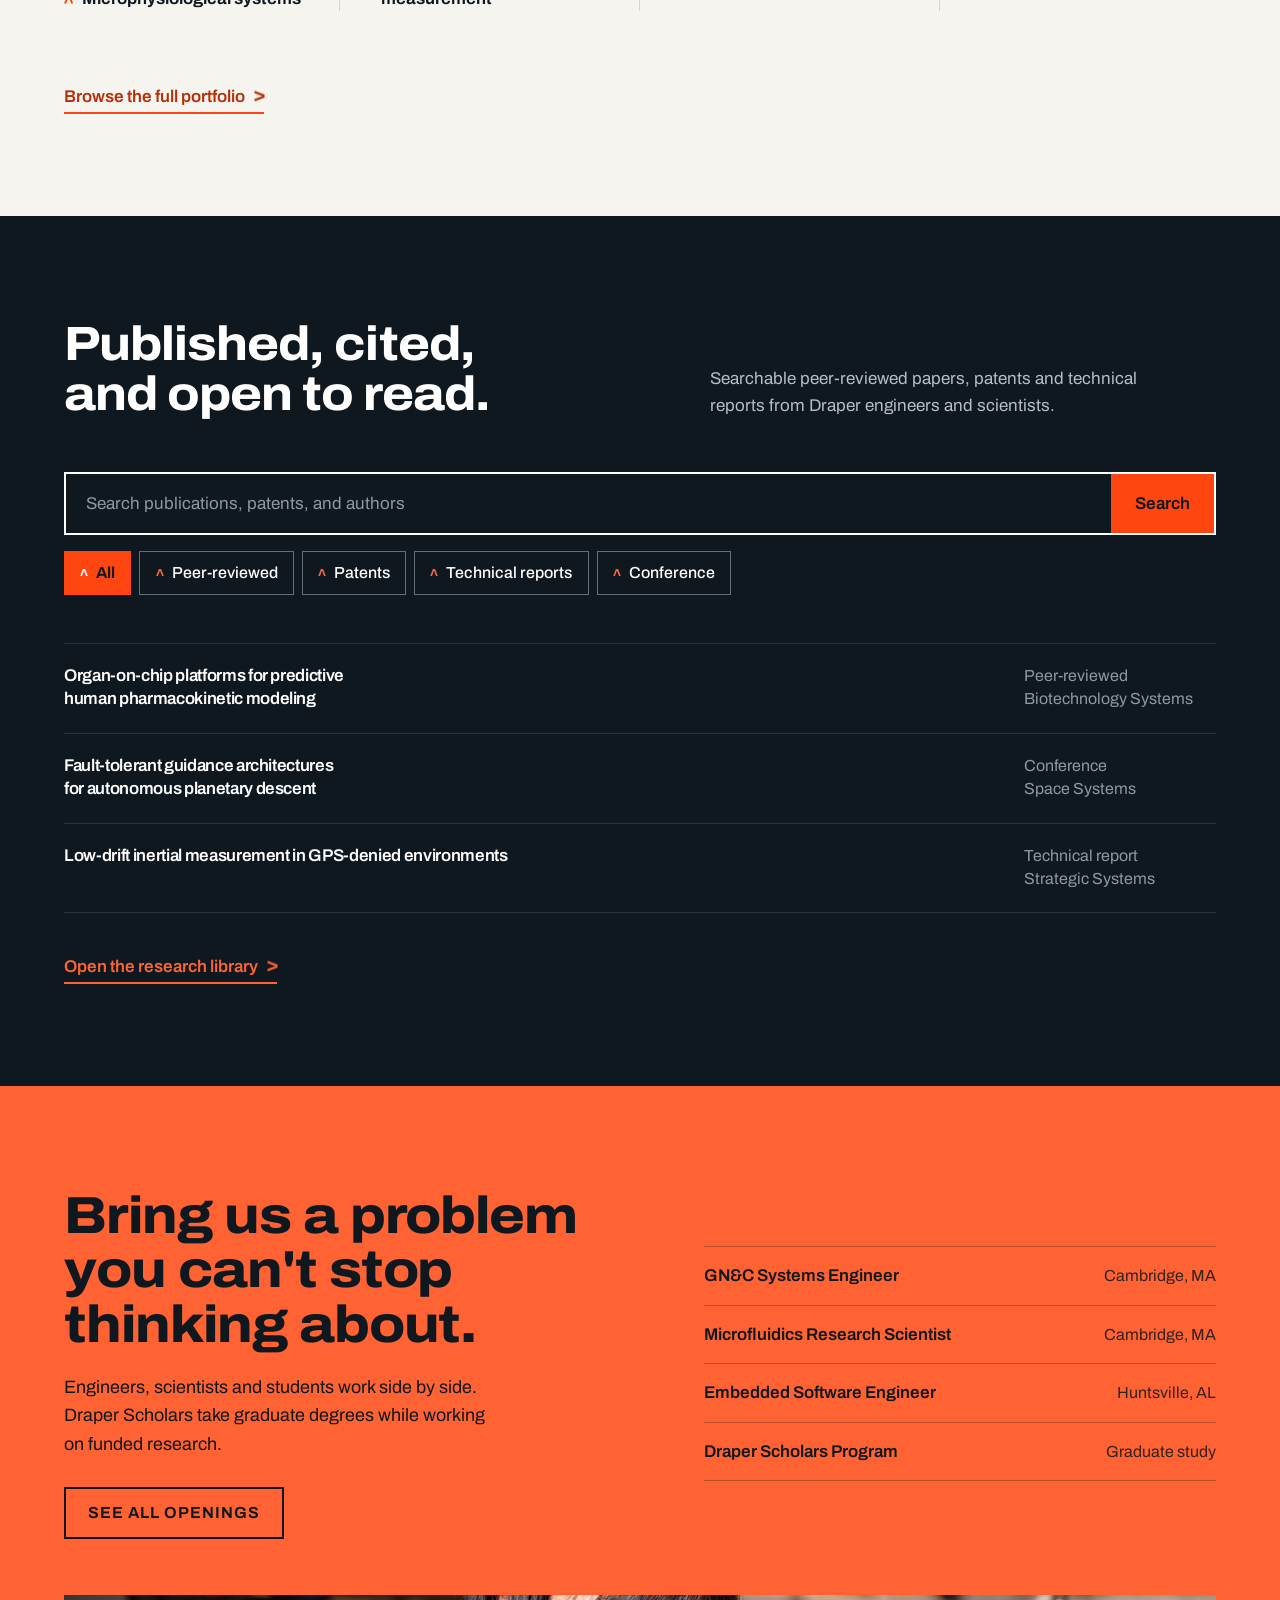
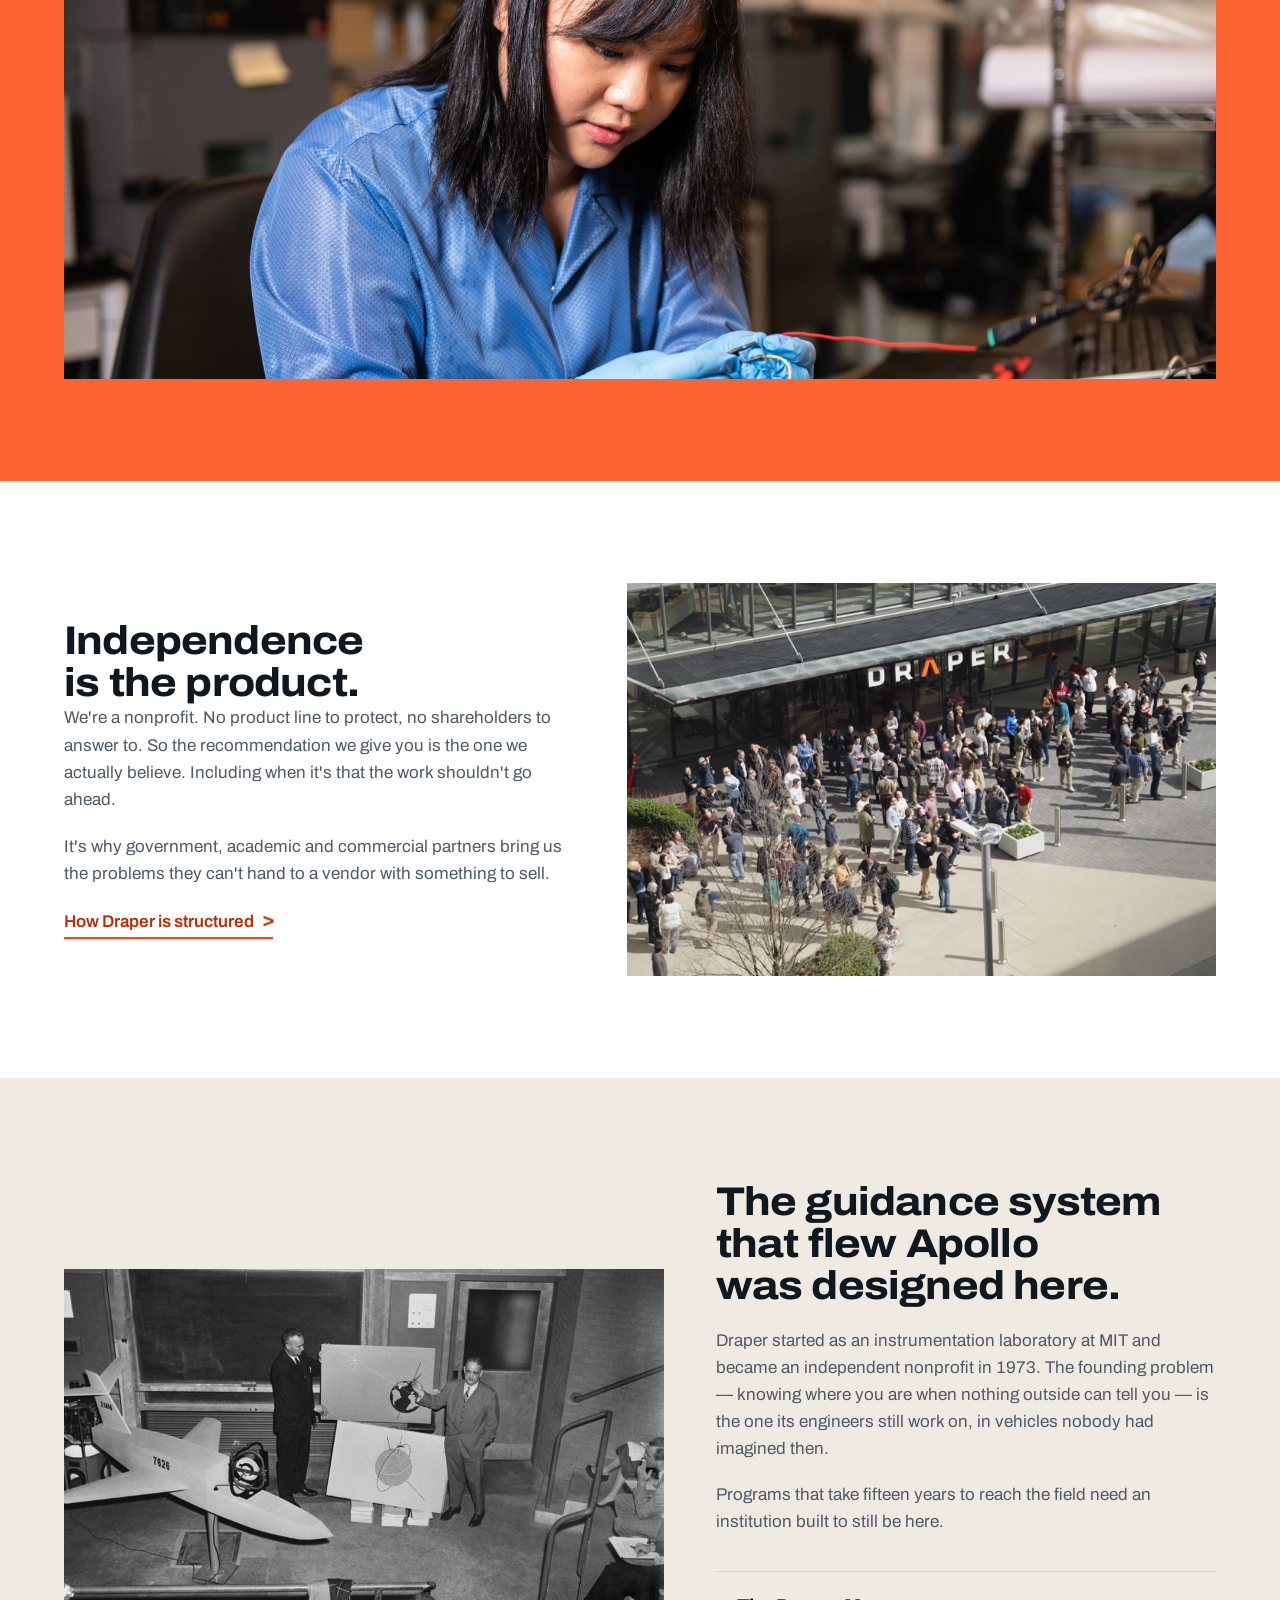
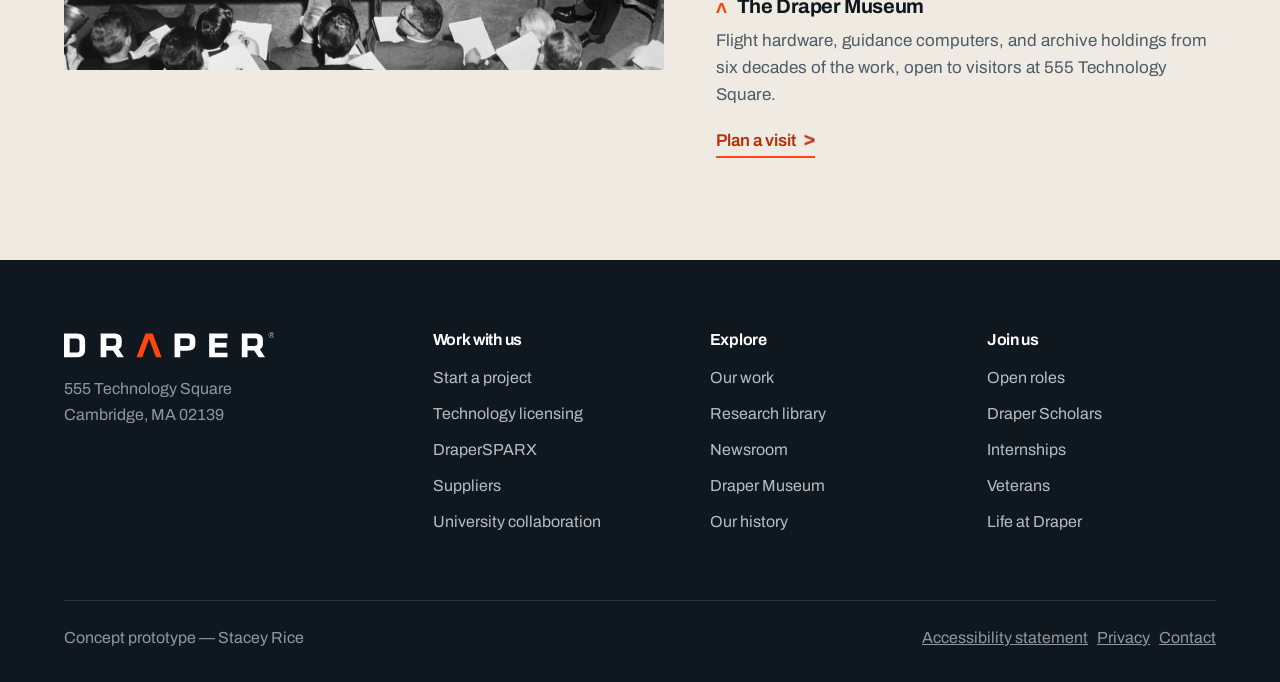
==== commit 8c039f4f: "Update index.html" ====
--- a/index.html
+++ b/index.html
@@ -70,7 +70,7 @@
         </p>
         <h1 class="reveal">The hardest problems don't fit in one discipline.</h1>
         <div class="hero-body reveal">
-          <p>Draper designs, develops, and deploys advanced solutions across biotechnology, electronics, strategic systems, and space — carrying work from first concept to a prototype that survives the field.</p>
+          <p>Draper designs, develops, and deploys advanced solutions across biotechnology, electronics, strategic systems, and space. Carrying work from first concept to a prototype that survives the field.</p>
           <div class="hero-actions">
             <a class="btn btn-primary" href="#work">See our work <svg class="caret" aria-hidden="true" focusable="false"><use href="#caret"/></svg></a>
             <a class="btn btn-ghost" href="#partner">Start a project</a>
@@ -92,14 +92,14 @@
     <div class="wrap">
       <div class="section-head">
         <h2>The work is the argument.</h2>
-        <p>Four market areas, one company. Nothing on this site claims a capability without something we built attached to it.</p>
+        <p>Four market areas, one company.</p>
       </div>
 
       <div class="breadth-grid">
         <div class="area">
           <span class="frame frame-tile"><svg class="ghost" aria-hidden="true" focusable="false"><use href="#caret"/></svg><img src="img/area-biotech.jpg" alt="Gloved hands using a micromanipulator over a petri dish in a Draper lab" onerror="this.closest('.frame').classList.add('is-empty');this.remove()"><span class="shotnote"><svg class="caret" aria-hidden="true" focusable="false"><use href="#caret"/></svg>Microfluidic device, macro</span></span>
           <h2><a href="#work"><svg class="caret" aria-hidden="true" focusable="false"><use href="#caret"/></svg>Biotechnology Systems</a></h2>
-          <p>Engineering applied to human biology — from microphysiological platforms to medical devices and biodefense.</p>
+          <p>Engineering applied to human biology; from microphysiological platforms to medical devices and biodefense.</p>
           <a class="proof" href="#work">
             <span class="proof-label">Recent work</span>
             <span class="proof-title"><svg class="caret" aria-hidden="true" focusable="false"><use href="#caret"/></svg>Microphysiological systems</span>
@@ -145,7 +145,7 @@
     <div class="wrap">
       <div class="section-head">
         <h2>Published, cited, and open to read.</h2>
-        <p>Peer-reviewed papers, patents and technical reports from Draper engineers and scientists, searchable in one place for the first time.</p>
+        <p>Searchable peer-reviewed papers, patents and technical reports from Draper engineers and scientists.</p>
       </div>
 
       <div class="finder" role="search">
@@ -192,7 +192,7 @@
       <div class="careers-grid">
         <div>
           <h2>Bring us a problem you can't stop thinking about.</h2>
-          <p>Engineers, scientists and students work side by side. Draper Scholars take graduate degrees while working on funded research. Nobody here spends a career on one program.</p>
+          <p>Engineers, scientists and students work side by side. Draper Scholars take graduate degrees while working on funded research.</p>
           <div class="careers-actions">
             <a class="btn btn-ghost" href="#careers">See all openings</a>
           </div>
@@ -216,7 +216,7 @@
       <div class="independence">
         <div>
           <h2>Independence is the product.</h2>
-          <p>We're a nonprofit. No product line to protect, no shareholders to answer to. So the recommendation we give you is the one we actually believe — including when it's that the work shouldn't go ahead.</p>
+          <p>We're a nonprofit. No product line to protect, no shareholders to answer to. So the recommendation we give you is the one we actually believe. Including when it's that the work shouldn't go ahead.</p>
           <p>It's why government, academic and commercial partners bring us the problems they can't hand to a vendor with something to sell.</p>
           <a class="textlink" href="#about">
             How Draper is structured
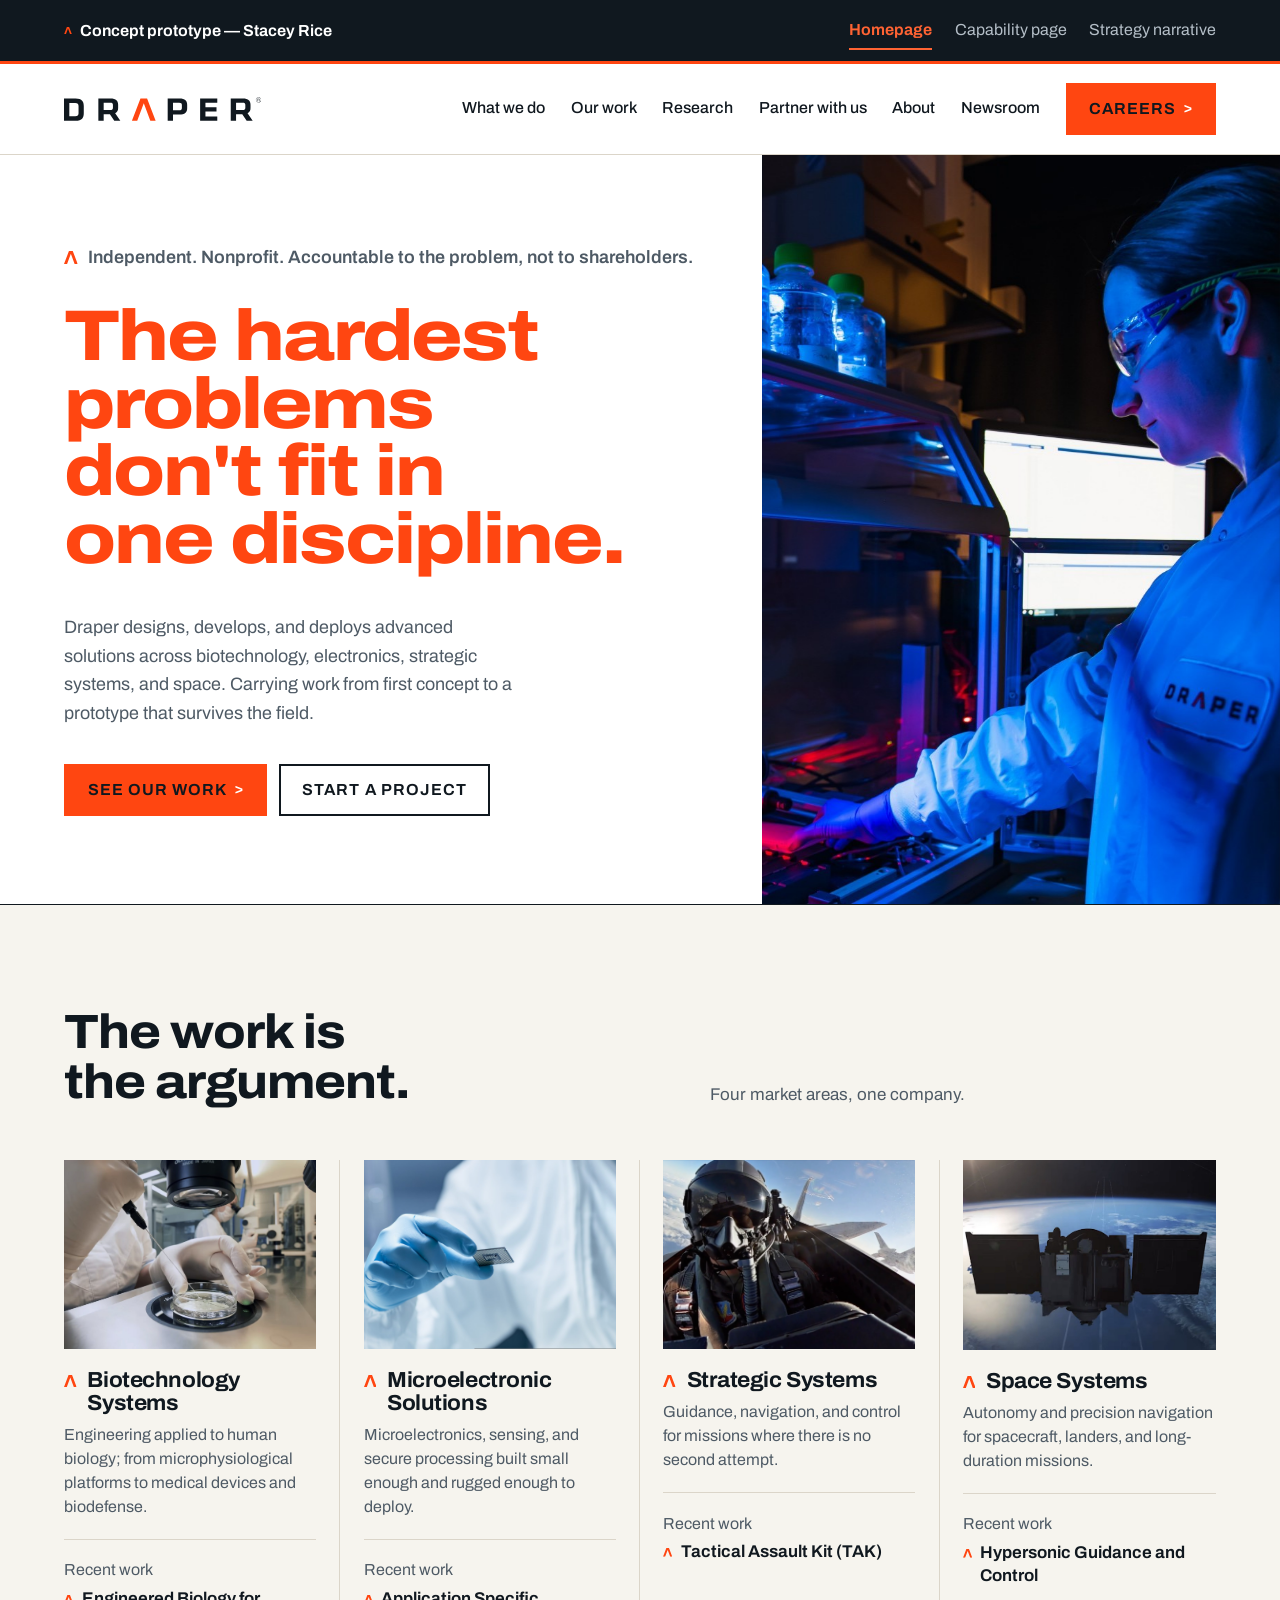
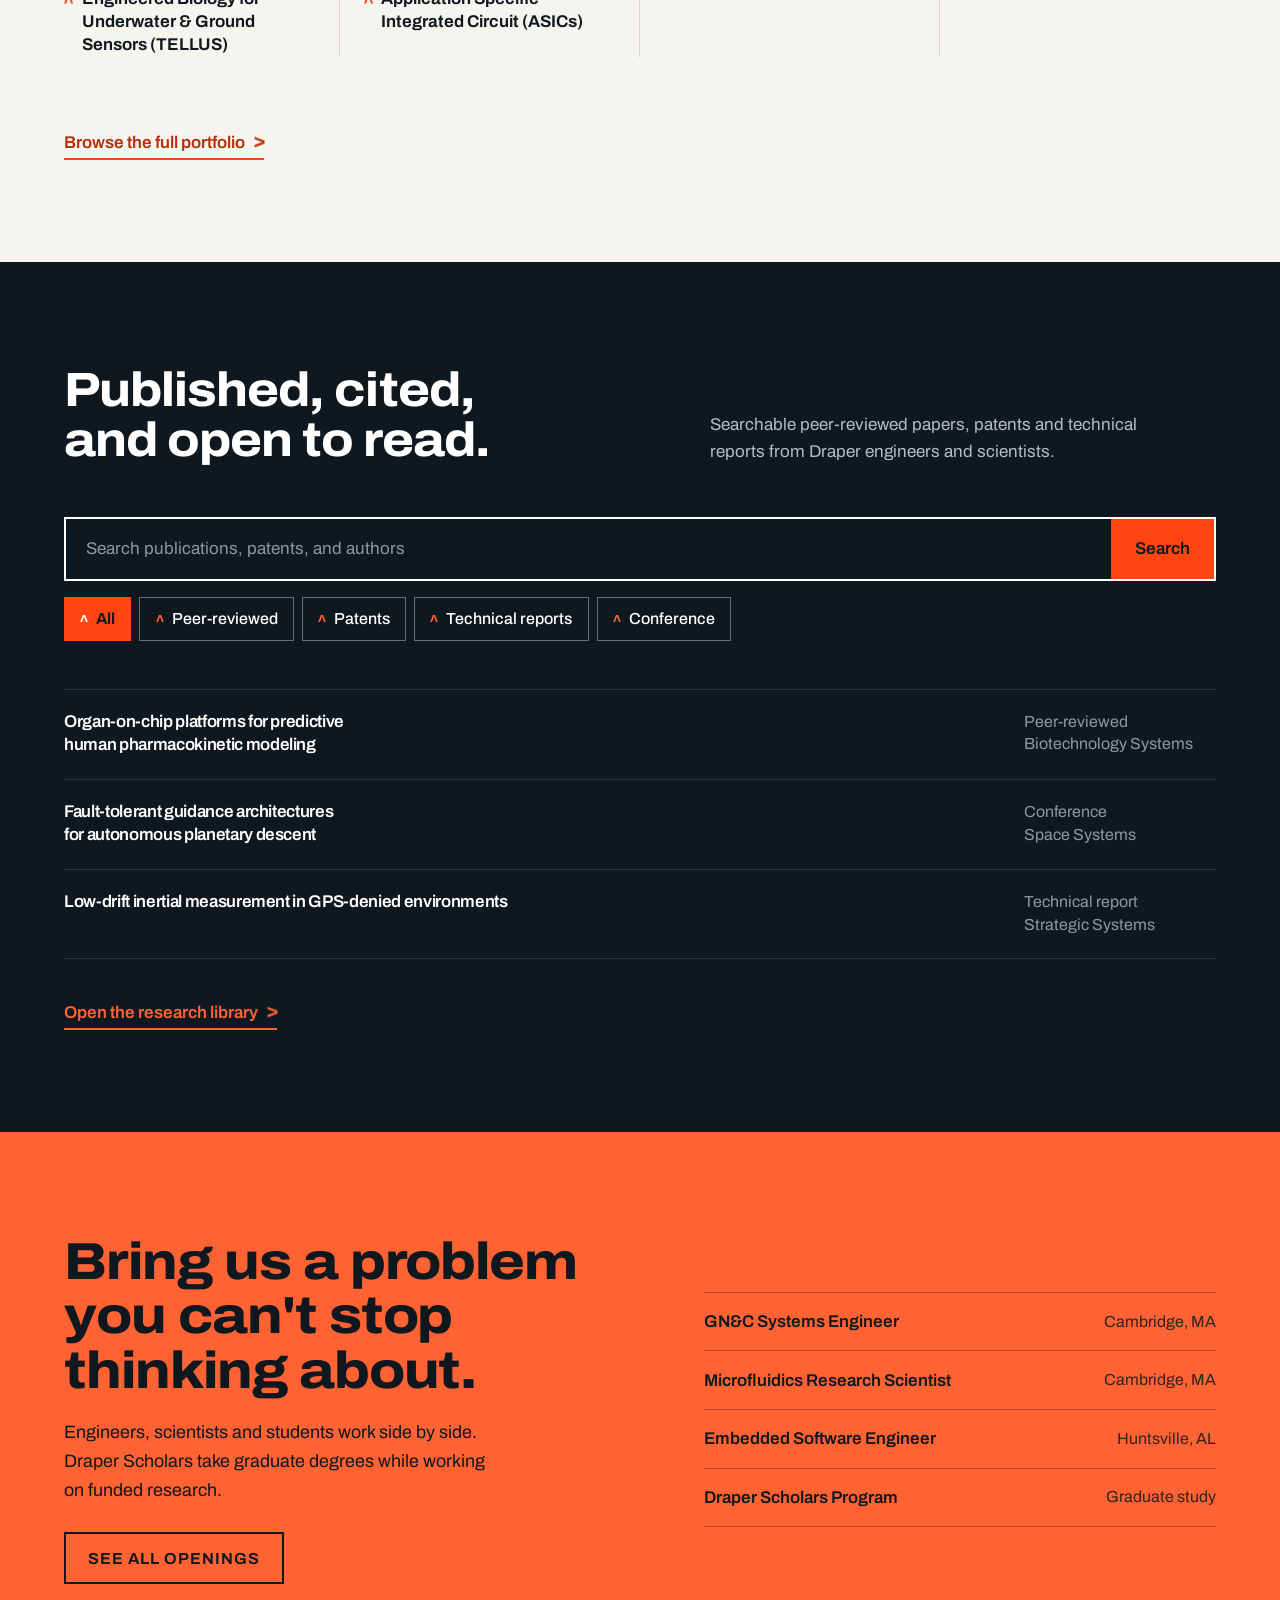
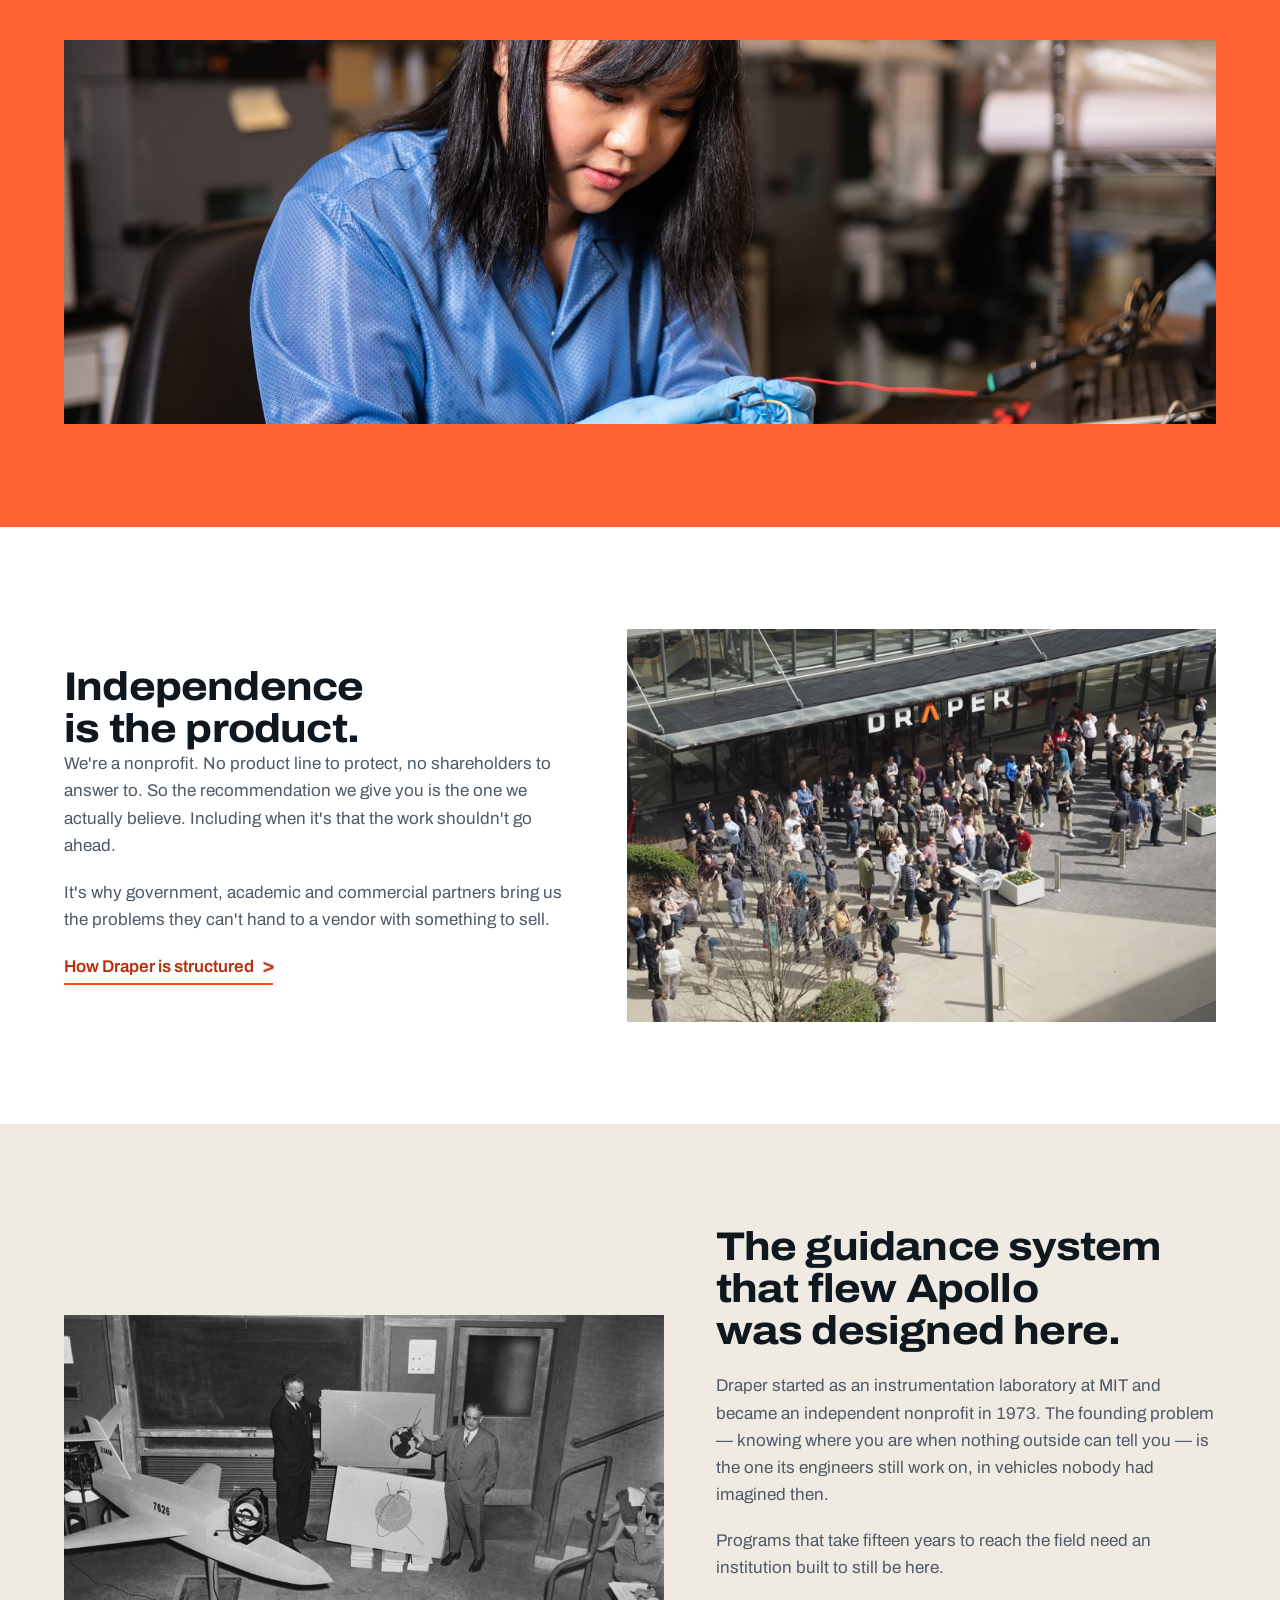
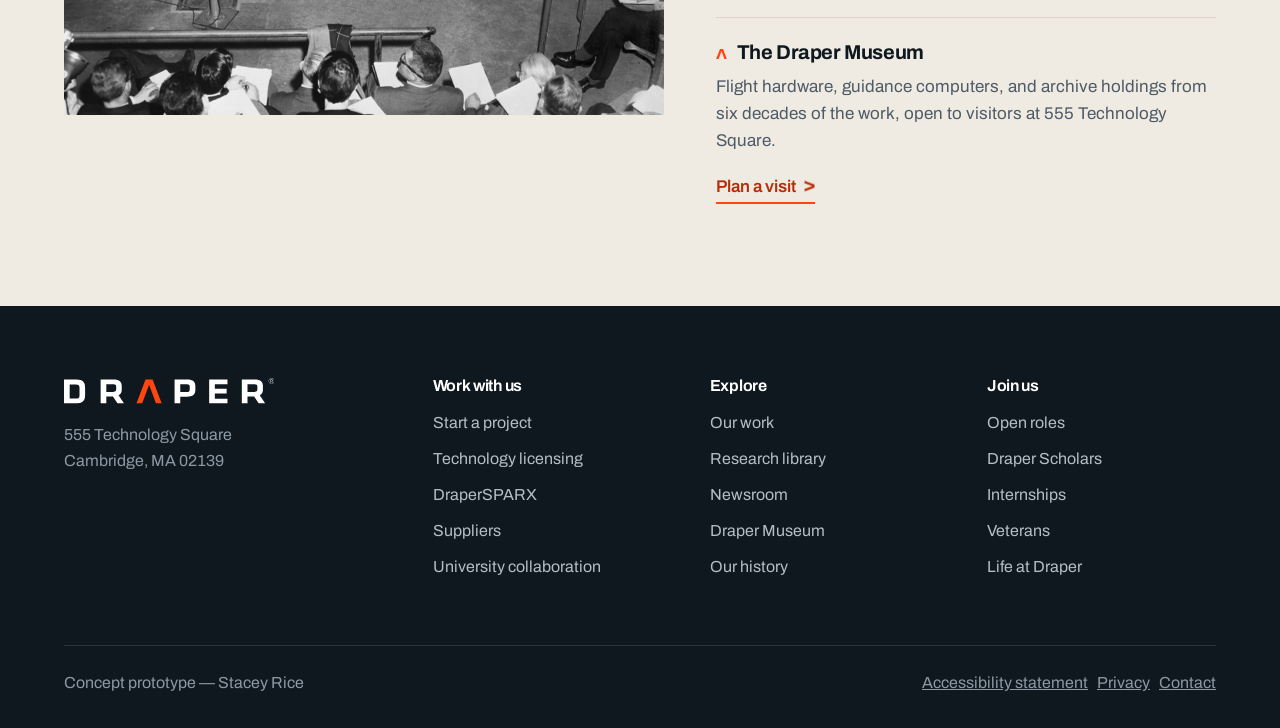
==== commit eb92438b: "Update index.html" ====
--- a/index.html
+++ b/index.html
@@ -102,16 +102,16 @@
           <p>Engineering applied to human biology; from microphysiological platforms to medical devices and biodefense.</p>
           <a class="proof" href="#work">
             <span class="proof-label">Recent work</span>
-            <span class="proof-title"><svg class="caret" aria-hidden="true" focusable="false"><use href="#caret"/></svg>Microphysiological systems</span>
+            <span class="proof-title"><svg class="caret" aria-hidden="true" focusable="false"><use href="#caret"/></svg>Engineered Biology for Underwater & Ground Sensors (TELLUS)</span>
           </a>
         </div>
         <div class="area">
           <span class="frame frame-tile"><svg class="ghost" aria-hidden="true" focusable="false"><use href="#caret"/></svg><img src="img/area-electronics.jpg" alt="A gloved hand holding a microchip in a cleanroom" onerror="this.closest('.frame').classList.add('is-empty');this.remove()"><span class="shotnote"><svg class="caret" aria-hidden="true" focusable="false"><use href="#caret"/></svg>Wafer handling, cleanroom</span></span>
-          <h2><a href="#work"><svg class="caret" aria-hidden="true" focusable="false"><use href="#caret"/></svg>Electronic Systems</a></h2>
+          <h2><a href="#work"><svg class="caret" aria-hidden="true" focusable="false"><use href="#caret"/></svg>Microelectronic Solutions</a></h2>
           <p>Microelectronics, sensing, and secure processing built small enough and rugged enough to deploy.</p>
           <a class="proof" href="#work">
             <span class="proof-label">Recent work</span>
-            <span class="proof-title"><svg class="caret" aria-hidden="true" focusable="false"><use href="#caret"/></svg>Miniaturized inertial measurement</span>
+            <span class="proof-title"><svg class="caret" aria-hidden="true" focusable="false"><use href="#caret"/></svg>Application Specific Integrated Circuit (ASICs)</span>
           </a>
         </div>
         <div class="area">
@@ -120,7 +120,7 @@
           <p>Guidance, navigation, and control for missions where there is no second attempt.</p>
           <a class="proof" href="capability.html">
             <span class="proof-label">Recent work</span>
-            <span class="proof-title"><svg class="caret" aria-hidden="true" focusable="false"><use href="#caret"/></svg>Navigation without GPS</span>
+            <span class="proof-title"><svg class="caret" aria-hidden="true" focusable="false"><use href="#caret"/></svg>Tactical Assault Kit (TAK)</span>
           </a>
         </div>
         <div class="area">
@@ -129,7 +129,7 @@
           <p>Autonomy and precision navigation for spacecraft, landers, and long-duration missions.</p>
           <a class="proof" href="#work">
             <span class="proof-label">Recent work</span>
-            <span class="proof-title"><svg class="caret" aria-hidden="true" focusable="false"><use href="#caret"/></svg>Lunar descent and landing</span>
+            <span class="proof-title"><svg class="caret" aria-hidden="true" focusable="false"><use href="#caret"/></svg>Hypersonic Guidance and Control</span>
           </a>
         </div>
       </div>
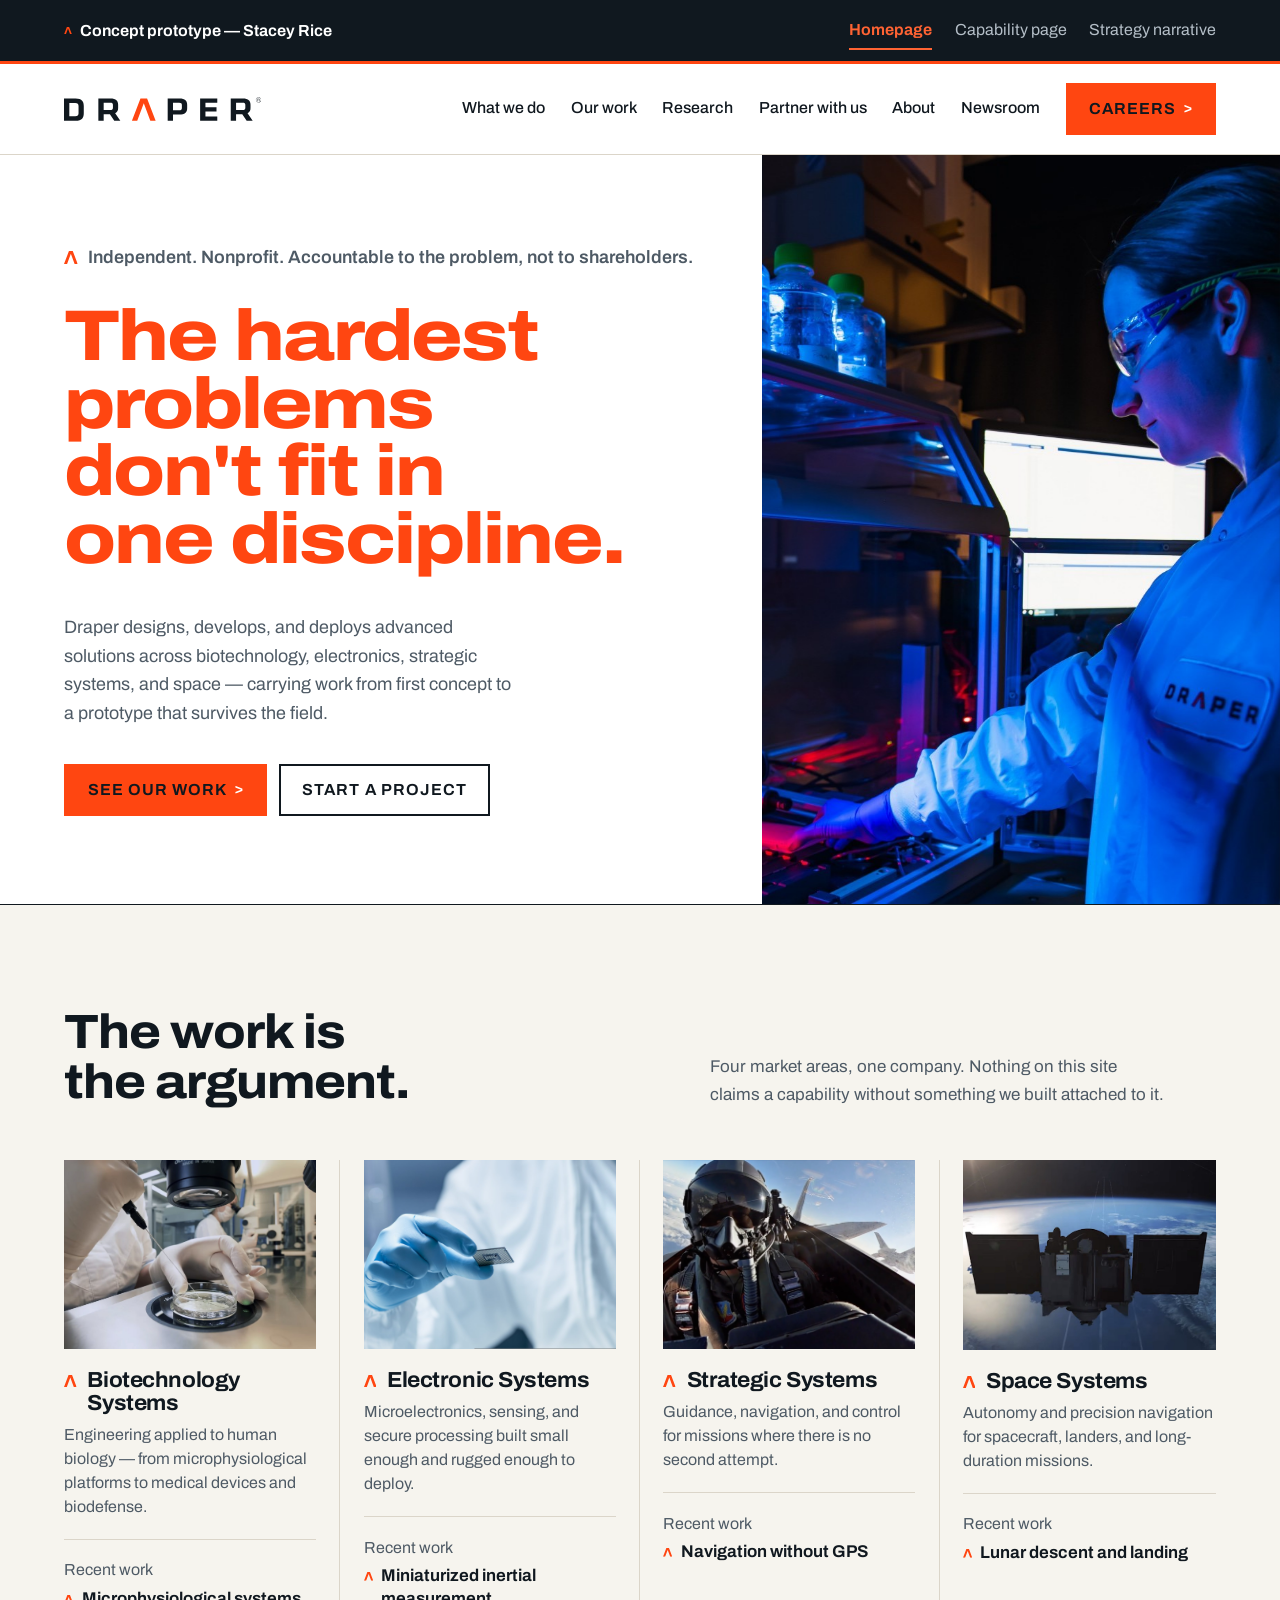
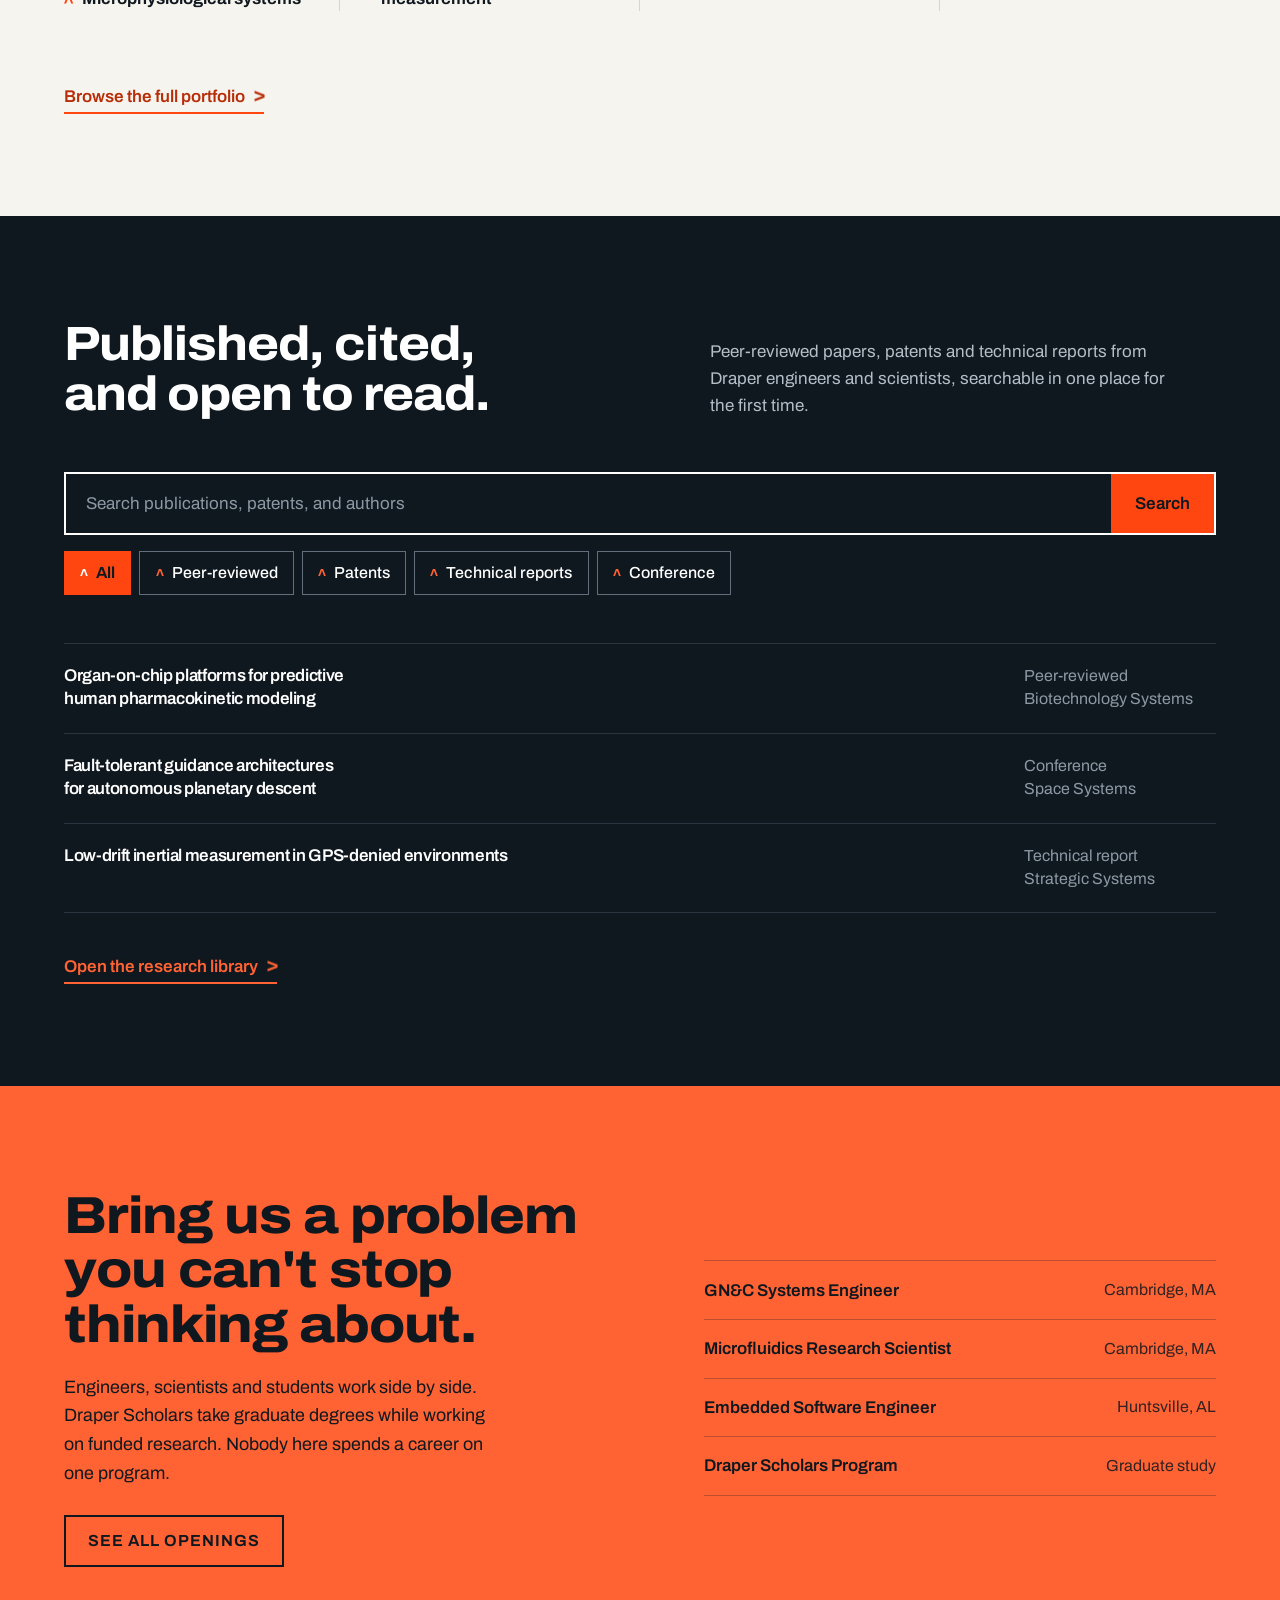
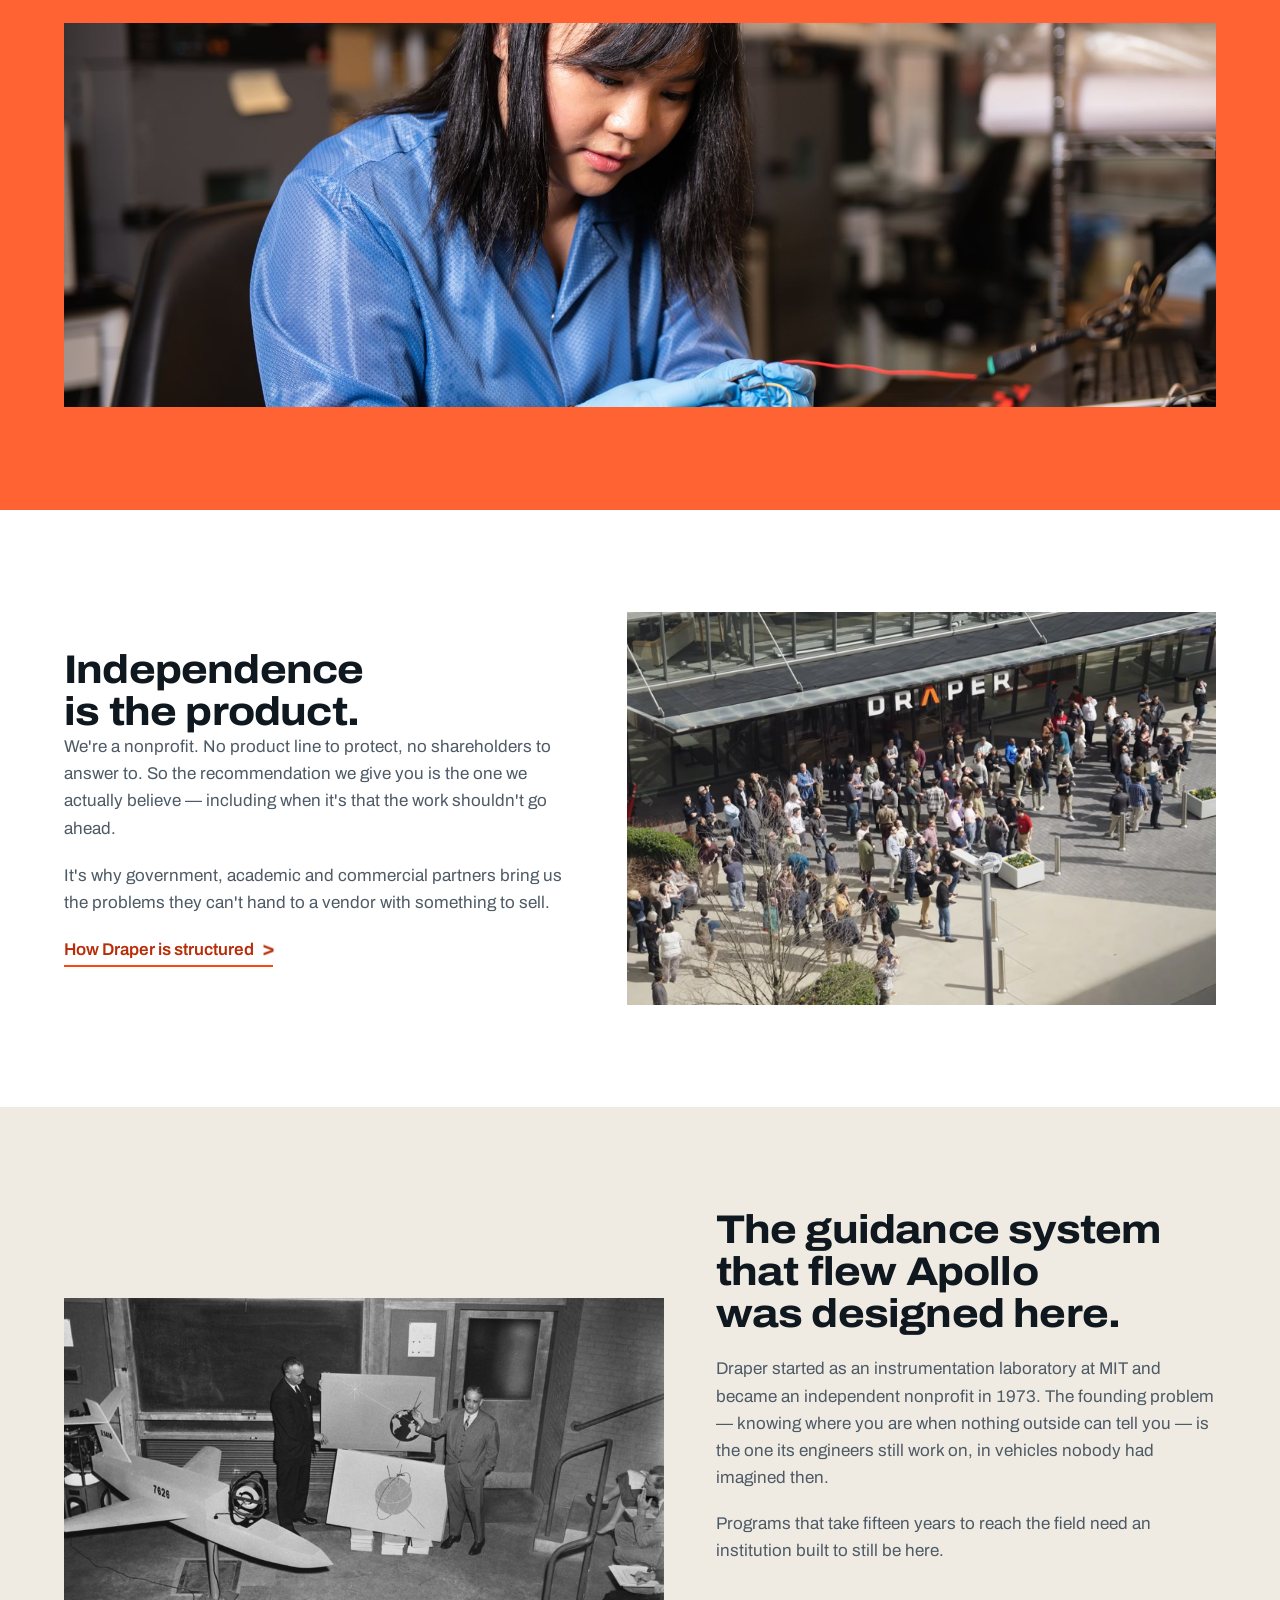
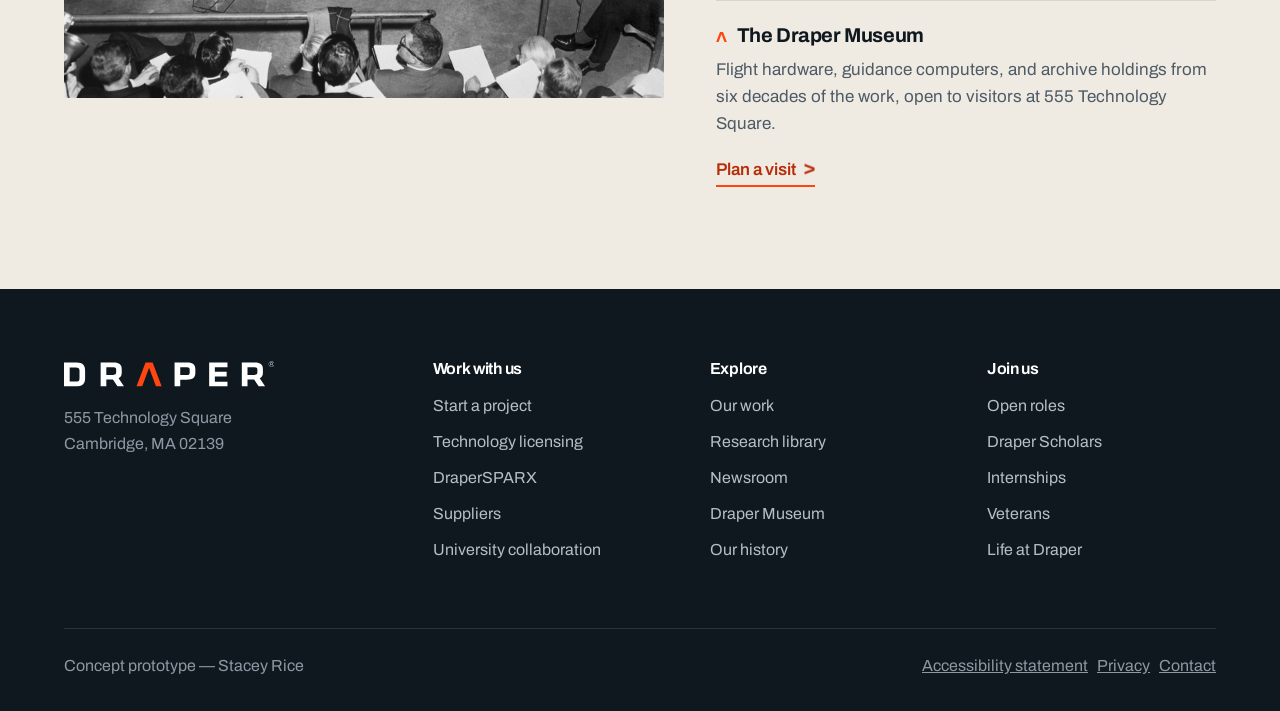
==== commit 8acf8456: "Add files via upload" ====
--- a/index.html
+++ b/index.html
@@ -70,7 +70,7 @@
         </p>
         <h1 class="reveal">The hardest problems don't fit in one discipline.</h1>
         <div class="hero-body reveal">
-          <p>Draper designs, develops, and deploys advanced solutions across biotechnology, electronics, strategic systems, and space. Carrying work from first concept to a prototype that survives the field.</p>
+          <p>Draper designs, develops, and deploys advanced solutions across biotechnology, electronics, strategic systems, and space — carrying work from first concept to a prototype that survives the field.</p>
           <div class="hero-actions">
             <a class="btn btn-primary" href="#work">See our work <svg class="caret" aria-hidden="true" focusable="false"><use href="#caret"/></svg></a>
             <a class="btn btn-ghost" href="#partner">Start a project</a>
@@ -92,26 +92,26 @@
     <div class="wrap">
       <div class="section-head">
         <h2>The work is the argument.</h2>
-        <p>Four market areas, one company.</p>
+        <p>Four market areas, one company. Nothing on this site claims a capability without something we built attached to it.</p>
       </div>
 
       <div class="breadth-grid">
         <div class="area">
           <span class="frame frame-tile"><svg class="ghost" aria-hidden="true" focusable="false"><use href="#caret"/></svg><img src="img/area-biotech.jpg" alt="Gloved hands using a micromanipulator over a petri dish in a Draper lab" onerror="this.closest('.frame').classList.add('is-empty');this.remove()"><span class="shotnote"><svg class="caret" aria-hidden="true" focusable="false"><use href="#caret"/></svg>Microfluidic device, macro</span></span>
           <h2><a href="#work"><svg class="caret" aria-hidden="true" focusable="false"><use href="#caret"/></svg>Biotechnology Systems</a></h2>
-          <p>Engineering applied to human biology; from microphysiological platforms to medical devices and biodefense.</p>
+          <p>Engineering applied to human biology — from microphysiological platforms to medical devices and biodefense.</p>
           <a class="proof" href="#work">
             <span class="proof-label">Recent work</span>
-            <span class="proof-title"><svg class="caret" aria-hidden="true" focusable="false"><use href="#caret"/></svg>Engineered Biology for Underwater & Ground Sensors (TELLUS)</span>
+            <span class="proof-title"><svg class="caret" aria-hidden="true" focusable="false"><use href="#caret"/></svg>Microphysiological systems</span>
           </a>
         </div>
         <div class="area">
           <span class="frame frame-tile"><svg class="ghost" aria-hidden="true" focusable="false"><use href="#caret"/></svg><img src="img/area-electronics.jpg" alt="A gloved hand holding a microchip in a cleanroom" onerror="this.closest('.frame').classList.add('is-empty');this.remove()"><span class="shotnote"><svg class="caret" aria-hidden="true" focusable="false"><use href="#caret"/></svg>Wafer handling, cleanroom</span></span>
-          <h2><a href="#work"><svg class="caret" aria-hidden="true" focusable="false"><use href="#caret"/></svg>Microelectronic Solutions</a></h2>
+          <h2><a href="#work"><svg class="caret" aria-hidden="true" focusable="false"><use href="#caret"/></svg>Electronic Systems</a></h2>
           <p>Microelectronics, sensing, and secure processing built small enough and rugged enough to deploy.</p>
           <a class="proof" href="#work">
             <span class="proof-label">Recent work</span>
-            <span class="proof-title"><svg class="caret" aria-hidden="true" focusable="false"><use href="#caret"/></svg>Application Specific Integrated Circuit (ASICs)</span>
+            <span class="proof-title"><svg class="caret" aria-hidden="true" focusable="false"><use href="#caret"/></svg>Miniaturized inertial measurement</span>
           </a>
         </div>
         <div class="area">
@@ -120,7 +120,7 @@
           <p>Guidance, navigation, and control for missions where there is no second attempt.</p>
           <a class="proof" href="capability.html">
             <span class="proof-label">Recent work</span>
-            <span class="proof-title"><svg class="caret" aria-hidden="true" focusable="false"><use href="#caret"/></svg>Tactical Assault Kit (TAK)</span>
+            <span class="proof-title"><svg class="caret" aria-hidden="true" focusable="false"><use href="#caret"/></svg>Navigation without GPS</span>
           </a>
         </div>
         <div class="area">
@@ -129,7 +129,7 @@
           <p>Autonomy and precision navigation for spacecraft, landers, and long-duration missions.</p>
           <a class="proof" href="#work">
             <span class="proof-label">Recent work</span>
-            <span class="proof-title"><svg class="caret" aria-hidden="true" focusable="false"><use href="#caret"/></svg>Hypersonic Guidance and Control</span>
+            <span class="proof-title"><svg class="caret" aria-hidden="true" focusable="false"><use href="#caret"/></svg>Lunar descent and landing</span>
           </a>
         </div>
       </div>
@@ -145,7 +145,7 @@
     <div class="wrap">
       <div class="section-head">
         <h2>Published, cited, and open to read.</h2>
-        <p>Searchable peer-reviewed papers, patents and technical reports from Draper engineers and scientists.</p>
+        <p>Peer-reviewed papers, patents and technical reports from Draper engineers and scientists, searchable in one place for the first time.</p>
       </div>
 
       <div class="finder" role="search">
@@ -192,7 +192,7 @@
       <div class="careers-grid">
         <div>
           <h2>Bring us a problem you can't stop thinking about.</h2>
-          <p>Engineers, scientists and students work side by side. Draper Scholars take graduate degrees while working on funded research.</p>
+          <p>Engineers, scientists and students work side by side. Draper Scholars take graduate degrees while working on funded research. Nobody here spends a career on one program.</p>
           <div class="careers-actions">
             <a class="btn btn-ghost" href="#careers">See all openings</a>
           </div>
@@ -216,7 +216,7 @@
       <div class="independence">
         <div>
           <h2>Independence is the product.</h2>
-          <p>We're a nonprofit. No product line to protect, no shareholders to answer to. So the recommendation we give you is the one we actually believe. Including when it's that the work shouldn't go ahead.</p>
+          <p>We're a nonprofit. No product line to protect, no shareholders to answer to. So the recommendation we give you is the one we actually believe — including when it's that the work shouldn't go ahead.</p>
           <p>It's why government, academic and commercial partners bring us the problems they can't hand to a vendor with something to sell.</p>
           <a class="textlink" href="#about">
             How Draper is structured
